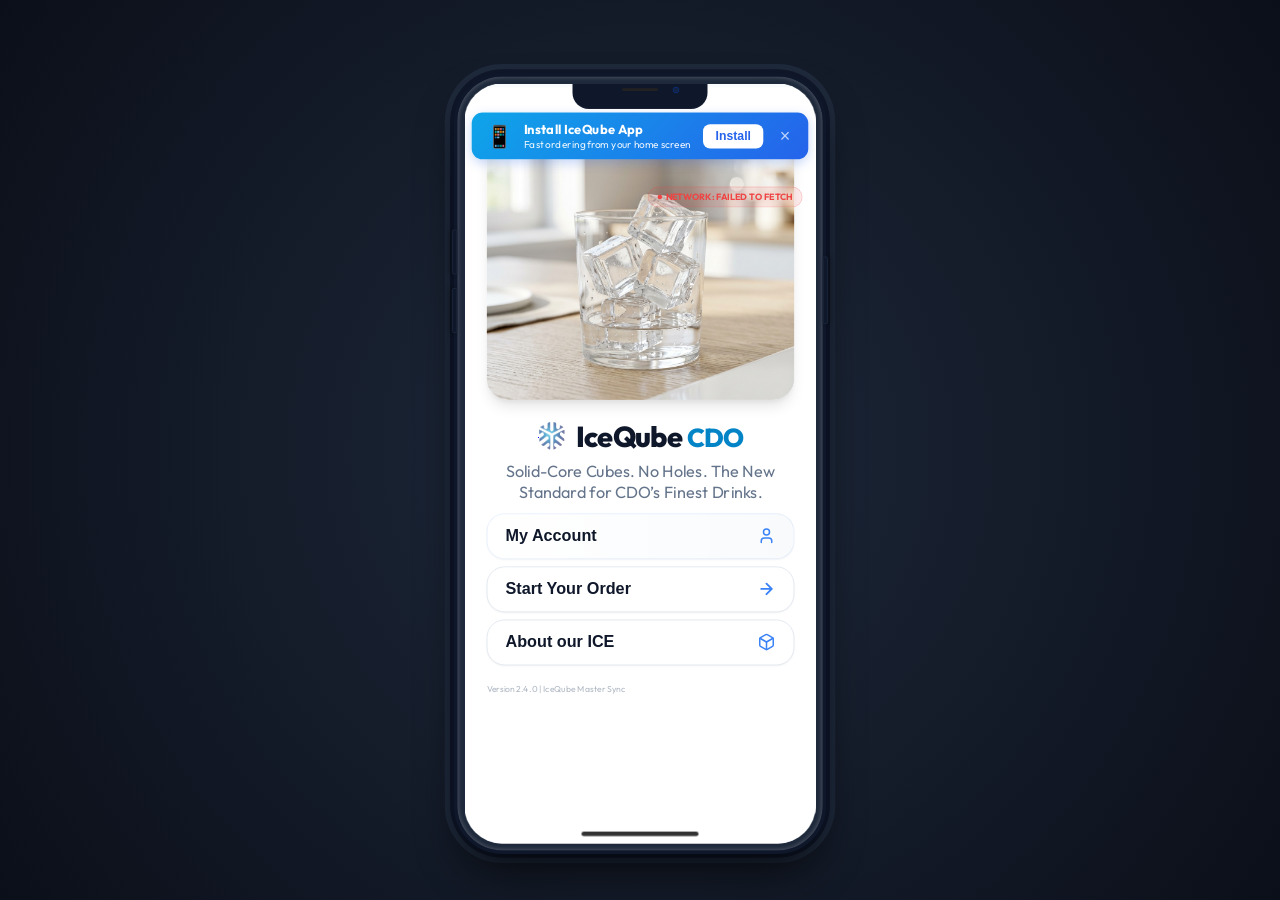
==== index.html @ 82dfe5be "Optimize DB queries, prevent config bloat, and resolve Cloud Offline status - Modified js/sync.js to" ====
<!DOCTYPE html>
<html lang="en">
<head>
    <meta charset="UTF-8">
    <meta name="viewport" content="width=device-width, initial-scale=1.0, maximum-scale=5.0, minimum-scale=1.0, user-scalable=yes, viewport-fit=cover, interactive-widget=resizes-content">
    <title>IceQube CDO | Ice Delivery v2.4.0</title>
    <meta name="description" content="Order premium ice cubes in Cagayan de Oro. Fast delivery and high-quality ice products.">
    <meta property="og:title" content="IceQube CDO | Start Your Order" />
    <meta property="og:description" content="Solid-core crystal ice. Priority dispatch and live tracking." />
    <meta property="og:image" content="https://iceqube-cdo.github.io/iceqube-order/assets/hero.jpeg" />
    <meta property="og:url" content="https://iceqube-cdo.github.io/iceqube-order/" />
    <link rel="stylesheet" href="css/style_v10.css?v=10.5.6">
    <link rel="stylesheet" href="https://unpkg.com/leaflet@1.9.4/dist/leaflet.css" integrity="sha256-p4NxAoJBhIIN+hmNHrzRCf9tD/miZyoHS5obTRR9BMY=" crossorigin=""/>
    <script src="https://unpkg.com/leaflet@1.9.4/dist/leaflet.js" integrity="sha256-20nQCchB9co0qIjJZRGuk2/Z9VM+kNiyxNV1lvTlZBo=" crossorigin=""></script>
    
    <link rel="manifest" href="manifest.json">
    <meta name="mobile-web-app-capable" content="yes">
    <meta name="apple-mobile-web-app-capable" content="yes">
    <meta name="apple-mobile-web-app-status-bar-style" content="black-translucent">
    <meta name="apple-mobile-web-app-title" content="IceQube CDO">
    <link rel="apple-touch-icon" href="assets/logo-192.png">
    <meta name="theme-color" content="#007DFE">
    
    <script src="https://unpkg.com/tesseract.js@5.0.3/dist/tesseract.min.js"></script>
    <script src="https://cdnjs.cloudflare.com/ajax/libs/qrcodejs/1.0.0/qrcode.min.js"></script>
    <style>
        /* ── Print Fixes ── */
        @media print {
            * { background: transparent !important; color: black !important; box-shadow: none !important; filter: none !important; -webkit-print-color-adjust: exact !important; print-color-adjust: exact !important; }
            html, body { background: white !important; background-color: white !important; width: 100% !important; height: auto !important; margin: 0 !important; padding: 0 !important; overflow: visible !important; }
            .iphone-13-device { display: block !important; border: none !important; box-shadow: none !important; background: transparent !important; width: 100% !important; height: auto !important; transform: none !important; }
            .iphone-13-screen { display: block !important; border-radius: 0 !important; overflow: visible !important; transform: none !important; width: 100% !important; height: auto !important; }
            .iphone-13-screen > *:not(#receipt-panel):not(.receipt-panel):not(#soa-overlay):not(.soa-overlay) { display: none !important; }
            .iphone-13-notch, .iphone-13-home-indicator, .iphone-13-volume-up, .iphone-13-volume-down, .iphone-13-power { display: none !important; }
            
            /* Print only the active view: receipt or soa */
            body:not(.soa-active) #receipt-panel, body:not(.soa-active) .receipt-panel { display: block !important; position: absolute !important; top: 0 !important; left: 0 !important; width: 100% !important; background: white !important; background-color: white !important; z-index: 99999 !important; }
            body:not(.soa-active) .receipt-paper { background: white !important; background-color: white !important; padding: 0 !important; margin: 0 !important; width: 100% !important; box-shadow: none !important; }
            
            body.soa-active #soa-overlay, body.soa-active .soa-overlay { display: flex !important; position: absolute !important; top: 0 !important; left: 0 !important; width: 100% !important; height: auto !important; background: white !important; background-color: white !important; z-index: 99999 !important; padding-top: 0 !important; }
            body.soa-active .soa-viewport { overflow: visible !important; max-width: 100% !important; height: auto !important; background: white !important; background-color: white !important; }
            body.soa-active .soa-paper { position: absolute !important; top: 0 !important; left: 0 !important; width: 100% !important; box-shadow: none !important; padding: 0 !important; margin: 0 !important; transform: none !important; background: white !important; background-color: white !important; }
            body.soa-active .soa-controls, body.soa-active .hide-on-print { display: none !important; visibility: hidden !important; }
            body.soa-active #receipt-panel, body.soa-active .receipt-panel { display: none !important; }
            
            .bottom-panel-handle, .receipt-actions, .hide-on-print, .panel-header, .app-header { display: none !important; }
        }

        /* ── Viewport Containment Lock ── */
        *, *::before, *::after {
            box-sizing: border-box;
        }
        html {
            height: 100%;
            overflow: auto;
            overflow-x: hidden;
            overscroll-behavior-x: none;
        }
        body {
            margin: 0 !important;
            padding: 0 !important;
            width: 100% !important;
            height: 100vh !important;
            height: 100dvh !important;
            overflow: auto !important;
            overflow-x: hidden !important;
            overscroll-behavior-x: none !important;
            display: flex !important;
            justify-content: center !important;
            align-items: center !important;
            background-color: #010409 !important; /* Extremely Dark Slate */
            touch-action: manipulation;
            -webkit-text-size-adjust: 100%;
        }
        /* Force 16px on ALL inputs to prevent iOS auto-zoom */
        input, select, textarea, .counter-input-small {
            font-size: 16px !important;
            touch-action: manipulation;
        }
        input:focus, select:focus, textarea:focus {
            font-size: 16px !important;
        }
        .app-shell {
            width: 100% !important;
            max-width: var(--app-max-width) !important;
            height: 100vh !important;
            height: 100dvh !important;
            position: relative !important;
            overflow: hidden !important;
            background: white !important;
            box-shadow: 0 0 150px rgba(0,0,0,0.8) !important;
            margin: 0 auto !important;
        }
        .soa-zoom-controls {
            position: absolute;
            bottom: 30px;
            right: 30px;
            display: flex;
            flex-direction: column;
            background: rgba(15, 23, 42, 0.8);
            backdrop-filter: blur(10px);
            border: 1px solid rgba(255, 255, 255, 0.1);
            border-radius: 12px;
            padding: 8px;
            gap: 4px;
            z-index: 1000;
            box-shadow: 0 10px 25px -5px rgba(0, 0, 0, 0.3);
        }
        #app {
            width: 100%;
            max-width: 100%;
            height: 100%;
            position: absolute;
            top: 0;
            left: 0;
            overflow-y: auto;
            overflow-x: hidden;
            -webkit-overflow-scrolling: touch;
            transition: opacity 0.4s ease;
            background: white;
        }
        #app.panel-push {
            opacity: 0;
            pointer-events: none;
        }
        .app-container {
            width: 100%;
            max-width: 100%;
            overflow-x: hidden;
        }
        .step-content {
            display: none;
            position: relative;
            width: 100%;
            max-width: 100%;
            height: 100%;
            overflow-y: auto;
            overflow-x: hidden;
            -webkit-overflow-scrolling: touch;
        }
        .step-header {
            position: sticky;
            top: 0;
            left: 0;
            width: 100%;
            max-width: 100%;
            background: white;
            z-index: 500;
            padding: calc(1.5rem + env(safe-area-inset-top, 0px)) 1rem 1rem;
            display: flex;
            align-items: center;
            justify-content: center;
            position: relative;
            border-bottom: 1px solid rgba(0,0,0,0.05);
            box-shadow: 0 2px 10px rgba(0,0,0,0.02);
        }
        .step-header h1 {
            margin: 0 !important;
            font-size: 1.4rem !important;
            color: var(--text-primary);
            font-weight: 700;
            text-align: center;
            flex: 1;
        }
        .step-header .back-nav-btn, .sheet-header .back-nav-btn {
            position: absolute;
            left: 1rem;
            top: 50%;
            transform: translateY(-50%);
            background: transparent;
            border: none;
            cursor: pointer;
            padding: 8px;
            display: flex;
            align-items: center;
            justify-content: center;
            color: var(--text-primary);
            border-radius: 50%;
            transition: background 0.2s ease;
            z-index: 1;
        }
        .step-header .back-nav-btn:hover, .sheet-header .back-nav-btn:hover {
            background: #f1f5f9;
        }
        .qty-sticky-header-group {
            position: sticky;
            top: 0;
            z-index: 500;
            background: white;
            box-shadow: 0 2px 10px rgba(0,0,0,0.04);
            padding-bottom: 0.25rem;
        }
        .qty-sticky-header-group .step-header {
            box-shadow: none;
            border-bottom: none;
        }
        .qty-sticky-header-group .subtitle {
            margin-bottom: 0.5rem;
        }
        .step-body {
            padding: 1rem;
            padding-bottom: 3rem; /* Room for confirm button */
            max-width: 100%;
            overflow-x: hidden;
        }
        /* Consolidated Design System - v10.5.6 */
        .bottom-panel, .side-panel, .bottom-sheet, .sheet-overlay {
            visibility: hidden;
            opacity: 0;
            pointer-events: none;
            transition: transform 0.45s cubic-bezier(0.16, 1, 0.3, 1), opacity 0.3s ease;
            position: fixed;
            top: 0;
            left: 0;
            width: 100%;
            height: 100%;
            z-index: 10000;
            background: #ffffff;
            transform: translateX(100%);
            display: flex;
            flex-direction: column;
            overflow: hidden;
        }
        .bottom-panel.active, .side-panel.active, .bottom-sheet.active, .sheet-overlay.active {
            visibility: visible;
            opacity: 1;
            pointer-events: auto;
            transform: translateX(0);
        }

        /* Horizontal Step Transitions - Fluid v10.5.6 */
        .step-content {
            opacity: 0;
            display: none;
            width: 100%;
            height: 100%;
            background: #ffffff;
            overflow: hidden;
            transform: translateX(100%); /* Default: Ready to slide in from right */
            transition: none;
        }
        .step-content.active {
            display: block !important;
            opacity: 1 !important;
            transform: translateX(0);
            position: relative;
        }

        /* Transition Classes */
        .step-slide-in-right { animation: slideInRight 0.4s cubic-bezier(0.16, 1, 0.3, 1) forwards; display: block !important; z-index: 2; }
        .step-slide-out-left { animation: slideOutLeft 0.4s cubic-bezier(0.16, 1, 0.3, 1) forwards; display: block !important; position: absolute !important; top: 0; left: 0; z-index: 1; }
        .step-slide-in-left { animation: slideInLeft 0.4s cubic-bezier(0.16, 1, 0.3, 1) forwards; display: block !important; z-index: 2; }
        .step-slide-out-right { animation: slideOutRight 0.4s cubic-bezier(0.16, 1, 0.3, 1) forwards; display: block !important; position: absolute !important; top: 0; left: 0; z-index: 1; }

        @keyframes slideInRight { from { transform: translateX(100%); opacity: 0; } to { transform: translateX(0); opacity: 1; } }
        @keyframes slideOutLeft { from { transform: translateX(0); opacity: 1; } to { transform: translateX(-100%); opacity: 0; } }
        @keyframes slideInLeft { from { transform: translateX(-100%); opacity: 0; } to { transform: translateX(0); opacity: 1; } }
        @keyframes slideOutRight { from { transform: translateX(0); opacity: 1; } to { transform: translateX(100%); opacity: 0; } }

        .global-dimmer {
            position: fixed !important;
            top: 0 !important;
            left: 0 !important;
            right: 0 !important;
            bottom: 0 !important;
            width: 100vw !important;
            height: 100vh !important;
            background: transparent !important;
            z-index: 9999 !important;
            visibility: hidden;
            opacity: 0;
            transition: opacity 0.3s ease;
            pointer-events: none;
        }
        .global-dimmer.active {
            visibility: visible;
            opacity: 1;
            pointer-events: auto;
        }

        /* Desktop Constraint */
        @media (min-width: 480px) {
            .bottom-panel, .side-panel, .bottom-sheet {
                left: 50%;
                width: 480px;
                transform: translate(calc(-50% + 480px), 0);
            }
            .bottom-panel.active, .side-panel.active, .bottom-sheet.active {
                transform: translate(-50%, 0);
            }
        }
        /* GCash Optimization Styles */
        .btn-copy-small {
            background: rgba(0, 125, 254, 0.1);
            color: var(--primary-color);
            border: 1px solid rgba(0, 125, 254, 0.2);
            padding: 6px 12px;
            border-radius: 8px;
            font-size: 0.75rem;
            font-weight: 600;
            cursor: pointer;
            transition: all 0.2s ease;
        }
        .btn-copy-small:active {
            background: var(--primary-color);
            color: white;
            transform: scale(0.95);
        }
        .soa-header { 
            display: flex; 
            justify-content: space-between; 
            align-items: flex-start;
            border-bottom: 3px solid #f1f5f9; 
            padding-bottom: 30px; 
            margin-bottom: 50px; 
            width: 100%;
        }
        .payment-steps-guide {
            display: flex;
            justify-content: space-around;
            align-items: center;
            padding: 8px 0;
            background: var(--surface-tertiary);
            border-radius: 10px;
            position: relative;
        }
        .payment-steps-guide::after {
            content: '';
            position: absolute;
            top: 50%;
            left: 15%;
            right: 15%;
            height: 1px;
            background: var(--border-color);
            z-index: 1;
            transform: translateY(-50%);
        }
        .guide-step {
            display: flex;
            flex-direction: column;
            align-items: center;
            gap: 4px;
            position: relative;
            z-index: 2;
            flex: 1;
        }
        .step-number {
            width: 22px;
            height: 22px;
            background: var(--surface-primary);
            border: 1.5px solid var(--border-color);
            border-radius: 50%;
            display: flex;
            align-items: center;
            justify-content: center;
            font-weight: 800;
            font-size: 0.7rem;
            color: var(--text-secondary);
        }
        .guide-step.active .step-number {
            background: var(--primary-color);
            border-color: var(--primary-color);
            color: white;
            box-shadow: 0 0 8px rgba(0, 125, 254, 0.4);
        }
        .step-label {
            font-size: 0.55rem;
            font-weight: 700;
            color: var(--text-secondary);
            text-align: center;
            text-transform: uppercase;
            letter-spacing: 0.02em;
        }
        .guide-step.active .step-label {
            color: var(--primary-color);
        }
        .modal-back-btn {
            position: absolute;
            top: 1.25rem;
            left: 1.25rem;
            background: #f1f5f9;
            border: none;
            border-radius: 50%;
            width: 36px;
            height: 36px;
            display: flex;
            align-items: center;
            justify-content: center;
            color: var(--text-primary);
            cursor: pointer;
            transition: all 0.2s ease;
            z-index: 100;
        }
        .modal-back-btn:active {
            transform: scale(0.9);
            background: #e2e8f0;
        }
        .soa-paper { padding-top: 60px; margin: 0; }
    </style>
    <style>
        .btn-choice {
            background: rgba(255,255,255,0.05);
            border: 1px solid rgba(255,255,255,0.1);
            color: #94a3b8;
            transition: all 0.2s ease;
            cursor: pointer;
        }
        .btn-choice:hover {
            background: rgba(255,255,255,0.1);
            color: white;
            transform: translateY(-1px);
        }
        .btn-choice.active {
            background: linear-gradient(135deg, #3b82f6, #2563eb) !important;
            color: white !important;
            border: none !important;
            box-shadow: 0 4px 12px rgba(37, 99, 235, 0.3);
        }
        
        /* iPhone 13 Mockup Styles - Active only on screens wider than mobile */
        @media (min-width: 480px) {
            body {
                background-color: #0b0f19 !important; /* Premium dark background */
                background-image: radial-gradient(circle at center, #1e293b 0%, #0b0f19 100%) !important;
                display: flex !important;
                justify-content: center !important;
                align-items: center !important;
                height: 100vh !important;
                height: 100dvh !important;
                overflow: hidden !important;
            }
            
            .iphone-13-device {
                position: relative;
                width: 414px; /* screen width 390 + 12px bezel * 2 */
                height: 868px; /* screen height 844 + 12px bezel * 2 */
                background: #1e293b;
                border-radius: 54px;
                box-shadow: 
                    0px 25px 50px -12px rgba(0, 0, 0, 0.8),
                    0px 0px 0px 4px #0f172a,
                    0px 0px 0px 10px #1e293b,
                    inset 0 0 4px 2px rgba(255,255,255,0.15);
                display: flex;
                justify-content: center;
                align-items: center;
                box-sizing: border-box;
                border: 4px solid #0f172a;
                transform: translateY(15px); /* Slight offset for comfortable view */
                transform-origin: center center;
                transition: transform 0.3s ease;
            }

            /* Auto-scale mockup on smaller screen heights to prevent vertical cutoff */
            @media (max-height: 960px) {
                .iphone-13-device {
                    transform: scale(0.9) translateY(15px);
                }
            }
            @media (max-height: 860px) {
                .iphone-13-device {
                    transform: scale(0.8) translateY(20px);
                }
            }
            @media (max-height: 760px) {
                .iphone-13-device {
                    transform: scale(0.7) translateY(25px);
                }
            }
            
            .iphone-13-screen {
                position: relative;
                width: 390px;
                height: 844px;
                background: #ffffff;
                border-radius: 42px;
                overflow: hidden;
                /* Essential containing block lock for position: fixed */
                transform: translate3d(0, 0, 0); 
                -webkit-transform: translate3d(0, 0, 0);
                backface-visibility: hidden;
                box-shadow: inset 0 0 10px rgba(0,0,0,0.1);
            }
            
            /* The Notch */
            .iphone-13-notch {
                position: absolute;
                top: 0;
                left: 50%;
                transform: translateX(-50%);
                width: 150px;
                height: 28px;
                background: #0f172a;
                border-bottom-left-radius: 18px;
                border-bottom-right-radius: 18px;
                z-index: 999999;
                pointer-events: none;
                box-shadow: inset 0 -1px 1px rgba(255,255,255,0.05);
            }
            
            /* Speaker mesh & Camera lenses inside notch */
            .iphone-13-notch::before {
                content: '';
                position: absolute;
                top: 5px;
                left: 50%;
                transform: translateX(-50%);
                width: 40px;
                height: 3px;
                background: #222;
                border-radius: 2px;
            }
            
            .iphone-13-notch::after {
                content: '';
                position: absolute;
                top: 4px;
                right: 32px;
                width: 6px;
                height: 6px;
                background: #112244;
                border-radius: 50%;
                box-shadow: 0 0 1px #05f;
            }

            /* Home Indicator Bar */
            .iphone-13-home-indicator {
                position: absolute;
                bottom: 8px;
                left: 50%;
                transform: translateX(-50%);
                width: 130px;
                height: 5px;
                background: #000000;
                border-radius: 10px;
                z-index: 999999;
                pointer-events: none;
                opacity: 0.8;
            }
            
            /* Side Buttons */
            .iphone-13-volume-up, .iphone-13-volume-down, .iphone-13-power {
                position: absolute;
                background: #0f172a;
                border-radius: 2px;
                z-index: -1;
                border: 1px solid #1e293b;
            }
            
            .iphone-13-volume-up {
                left: -6px;
                top: 170px;
                width: 6px;
                height: 50px;
                box-shadow: -2px 0 5px rgba(0,0,0,0.3);
            }
            
            .iphone-13-volume-down {
                left: -6px;
                top: 235px;
                width: 6px;
                height: 50px;
                box-shadow: -2px 0 5px rgba(0,0,0,0.3);
            }
            
            .iphone-13-power {
                right: -6px;
                top: 200px;
                width: 6px;
                height: 75px;
                box-shadow: 2px 0 5px rgba(0,0,0,0.3);
            }
            
            /* Constraint overrides inside the screen container */
            .app-shell {
                width: 100% !important;
                max-width: 100% !important;
                height: 100% !important;
                margin: 0 !important;
                box-shadow: none !important;
                border-radius: 0 !important;
            }
            
            /* Overlays override to stay inside screen container */
            .bottom-panel, .side-panel, .bottom-sheet {
                position: absolute !important;
                left: 0 !important;
                width: 100% !important;
                height: 100% !important;
                transform: translateX(100%) !important;
            }
            .bottom-panel.active, .side-panel.active, .bottom-sheet.active {
                transform: translateX(0) !important;
            }
            
            .global-dimmer {
                position: absolute !important;
                width: 100% !important;
                height: 100% !important;
            }

            .map-overlay-fullscreen {
                position: absolute !important;
                left: 0 !important;
                top: 0 !important;
                width: 100% !important;
                height: 100% !important;
                transform: none !important;
                max-width: 100% !important;
            }
            
            /* Set the custom CSS variables to match iPhone width */
            :root {
                --app-max-width: 390px !important;
            }

            /* Push elements down to clear the simulated iPhone 13 notch on desktop mockup */
            .bottom-panel .panel-header {
                padding-top: 35px !important;
                min-height: 80px !important;
            }
            .step-header {
                padding-top: 35px !important;
            }
            .map-header-minimal {
                padding-top: 35px !important;
            }
            .checkout-header {
                padding-top: 35px !important;
            }
            .pwa-banner {
                top: 32px !important; /* Push PWA banner below the simulated notch */
            }
            #step-start {
                padding-top: 45px !important;
            }
            .sheet-header {
                padding-top: 35px !important;
            }
            .sheet-header button {
                top: 35px !important;
            }
            .tiny-logo {
                top: 25px !important;
            }
            .soa-overlay {
                position: absolute !important;
                top: 0 !important;
                left: 0 !important;
                width: 100% !important;
                height: 100% !important;
                padding-top: 0 !important;
            }
            .soa-controls {
                padding-top: 35px !important;
            }
        }
        
        /* Mobile defaults: make sure mockup containers do not affect layout */
        @media (max-width: 479px) {
            .iphone-13-device {
                display: contents;
            }
            .iphone-13-screen {
                display: contents;
            }
            .iphone-13-notch, .iphone-13-home-indicator, .iphone-13-volume-up, .iphone-13-volume-down, .iphone-13-power {
                display: none !important;
            }
        }
    </style>
</head>
<body>
    <div class="iphone-13-device">
        <div class="iphone-13-volume-up"></div>
        <div class="iphone-13-volume-down"></div>
        <div class="iphone-13-power"></div>
        <div class="iphone-13-screen">
            <div class="iphone-13-notch"></div>
            <div class="iphone-13-home-indicator"></div>
            <div id="map-overlay" class="modal-overlay map-overlay-fullscreen" style="z-index: 99999 !important;">
        <div class="map-overlay-content premium-hub-layout">
            <div class="map-header-minimal">
                <button class="btn-back-icon" onclick="app.closeMapOverlay()">
                    <svg width="24" height="24" viewBox="0 0 24 24" fill="none" stroke="currentColor" stroke-width="2.5" stroke-linecap="round" stroke-linejoin="round"><path d="M19 12H5M12 19l-7-7 7-7"/></svg>
                </button>
                <div class="header-title-stack" style="flex: 1; text-align: center;">
                    <h2 style="font-size: 1.1rem; margin-bottom: 0; font-weight: 800; letter-spacing: -0.01em;">Select Location</h2>
                </div>
            </div>

            <div class="map-card-container" style="flex: 1; position: relative;">
                <div id="map-container" class="hub-style-map"></div>
                <div class="center-pin-overlay">
                    <div class="pin-wrap">
                        <div class="pin-head"></div>
                        <div class="pin-point"></div>
                    </div>
                    <div class="pin-shadow"></div>
                </div>
            </div>

            <div class="map-footer-minimal">
                <div class="address-display-hub unified-search" style="position: relative; margin-bottom: 12px;">
                    <div id="map-badge-container" class="badge-container-minimal"></div>
                    <input type="text" id="map-search-input" placeholder="Search establishment or address..." oninput="app.onMapSearchInput(this.value)" onkeyup="if(event.key === 'Enter') { app.searchLocation(this.value); app.hideSearchSuggestions(); }" autocomplete="off">
                    <button id="map-search-clear" class="search-clear-btn" onclick="app.clearMapSearch()" style="display: none;">
                        <svg width="14" height="14" viewBox="0 0 24 24" fill="none" stroke="currentColor" stroke-width="3" stroke-linecap="round" stroke-linejoin="round"><line x1="18" y1="6" x2="6" y2="18"/><line x1="6" y1="6" x2="18" y2="18"/></svg>
                    </button>
                    <div class="search-indicator-minimal">
                        <svg width="16" height="16" viewBox="0 0 24 24" fill="none" stroke="currentColor" stroke-width="2.5" stroke-linecap="round" stroke-linejoin="round"><circle cx="11" cy="11" r="8"/><line x1="21" y1="21" x2="16.65" y2="16.65"/></svg>
                    </div>
                    <!-- Live Search Suggestions Dropdown -->
                    <div id="map-search-suggestions" class="map-search-suggestions" style="display: none;"></div>
                </div>

                <div class="map-sub-controls" style="display: flex; gap: 8px; justify-content: center;">
                    <button id="btn-locate-me-text" class="btn-text-minimal" onclick="app.geolocateUser()" title="Use My Location" style="flex: 1; margin: 0;">
                        <svg width="14" height="14" viewBox="0 0 24 24" fill="none" stroke="currentColor" stroke-width="2.5" stroke-linecap="round" stroke-linejoin="round" style="margin-right: 6px;"><circle cx="12" cy="12" r="10"/><circle cx="12" cy="12" r="3"/><line x1="12" y1="2" x2="12" y2="5"/><line x1="12" y1="19" x2="12" y2="22"/><line x1="2" y1="12" x2="5" y2="12"/><line x1="19" y1="12" x2="22" y2="12"/></svg>
                        Locate Me
                    </button>
                    <button id="map-type-toggle" class="btn-text-minimal" onclick="app.toggleMapType()" title="Satellite View" style="flex: 1; margin: 0; min-width: 90px;">
                        <svg width="14" height="14" viewBox="0 0 24 24" fill="none" stroke="currentColor" stroke-width="2.5" stroke-linecap="round" stroke-linejoin="round" style="margin-right: 6px;"><path d="M21 16V8a2 2 0 0 0-1-1.73l-7-4a2 2 0 0 0-2 0l-7 4A2 2 0 0 0 3 8v8a2 2 0 0 0 1 1.73l7 4a2 2 0 0 0 2 0l7-4A2 2 0 0 0 21 16z"></path><polyline points="3.27 6.96 12 12.01 20.73 6.96"></polyline><line x1="12" y1="22.08" x2="12" y2="12"></line></svg>
                        Satellite
                    </button>
                </div>
                


                <div class="map-actions-grid">
                    <button id="btn-confirm-map" class="btn-primary hub-btn" onclick="app.confirmMapLocation()" style="width: 100%;">Confirm This Location</button>
                </div>
            </div>
        </div>
    </div>
    <div class="app-shell">
        <div class="progress-container">
            <div id="progress-bar" class="progress-bar"></div>
        </div>
        <!-- PWA Install Banner -->
        <div id="pwa-install-banner" class="pwa-banner" style="display: none;">
            <div class="pwa-banner-content">
                <span class="pwa-icon">📱</span>
                <div class="pwa-text">
                    <strong>Install IceQube App</strong>
                    <small>Fast ordering from your home screen</small>
                </div>
            </div>
            <button class="pwa-install-btn" onclick="app.installPWA()">Install</button>
            <button class="pwa-close-btn" onclick="app.closeInstallBanner()">×</button>
        </div>
        <main id="app">
    <div class="app-container" style="padding-top: 4px; min-height: 100vh; position: relative; z-index: 1;">
            <!-- Step 1: START (Hero) -->
            <section id="step-start" class="step-content active" style="padding: 1.5rem; padding-top: calc(1.5rem + env(safe-area-inset-top));">

                <div id="cloud-sync-badge" style="position: absolute; top: 110px; right: 15px; background: rgba(239, 68, 68, 0.1); color: #ef4444; padding: 4px 10px; border-radius: 20px; font-size: 10px; font-weight: 700; display: flex; align-items: center; gap: 4px; border: 1px solid rgba(239, 68, 68, 0.2); z-index: 100;">
                    <span id="cloud-dot" style="width: 5px; height: 5px; background: #ef4444; border-radius: 50%;"></span>
                    CLOUD (OFF)
                </div>
                <img src="./assets/hero.jpeg" alt="Crystal Ice Cubes" class="hero-image">
                
                <div class="brand-header">
                    <svg width="0" height="0" style="position: absolute;">
                        <defs>
                            <filter id="remove-white" color-interpolation-filters="sRGB">
                                <feColorMatrix type="matrix" values="1 0 0 0 0
                                                                     0 1 0 0 0
                                                                     0 0 1 0 0
                                                                     -1 -1 2 1 -1" />
                            </filter>
                        </defs>
                    </svg>
                    <img src="./assets/logo.png" alt="IceQube Logo" class="brand-logo logo-cutout">
                    <h1 class="landing-title">IceQube <span style="color: #0284c7; font-size: 0.9em;">CDO</span></h1>
                </div>
                <p class="subtitle">Solid-Core Cubes. No Holes. The New Standard for CDO’s Finest Drinks.</p>
                <div class="hero-actions">
                    <button class="hero-btn primary-highlight" id="btn-my-account" onclick="app.togglePanel('account', true)">
                        <span>My Account</span>
                        <svg width="20" height="20" viewBox="0 0 24 24" fill="none" stroke="currentColor" stroke-width="2" stroke-linecap="round" stroke-linejoin="round"><path d="M19 21v-2a4 4 0 0 0-4-4H9a4 4 0 0 0-4 4v2"/><circle cx="12" cy="7" r="4"/></svg>
                    </button>
                    <button class="hero-btn" onclick="app.nextStep()">
                        <span>Start Your Order</span>
                        <svg width="20" height="20" viewBox="0 0 24 24" fill="none" stroke="currentColor" stroke-width="2.5" stroke-linecap="round" stroke-linejoin="round"><path d="M5 12h14M12 5l7 7-7 7"/></svg>
                    </button>
                    <button class="hero-btn" onclick="app.goToAbout()">
                        <span>About our ICE</span>
                        <svg width="20" height="20" viewBox="0 0 24 24" fill="none" stroke="currentColor" stroke-width="2" stroke-linecap="round" stroke-linejoin="round"><path d="M21 16V8a2 2 0 0 0-1-1.73l-7-4a2 2 0 0 0-2 0l-7 4A2 2 0 0 0 3 8v8a2 2 0 0 0 1 1.73l7 4a2 2 0 0 0 2 0l7-4A2 2 0 0 0 21 16z"/><polyline points="3.29 7 12 12 20.71 7"/><line x1="12" y1="22" x2="12" y2="12"/></svg>
                    </button>
                </div>
                <p style="font-size: 0.6rem; color: #64748b; margin-top: 20px; opacity: 0.5;">Version 2.4.0 | IceQube Master Sync</p>
            </section>

            <!-- Step 2: QTY (Mixed Orders) -->
            <section id="step-qty" class="step-content">
                <div class="qty-sticky-header-group">
                    <div class="step-header">
                        <button class="back-nav-btn" onclick="app.prevStep()">
                            <svg width="24" height="24" viewBox="0 0 24 24" fill="none" stroke="currentColor" stroke-width="2.5" stroke-linecap="round" stroke-linejoin="round"><path d="M19 12H5M12 19l-7-7 7-7"/></svg>
                        </button>
                        <h1>Choose your Ice</h1>
                    </div>
                    <div style="padding: 0 1rem;">
                        <div class="tab-switcher">
                            <button class="tab-item active" id="tab-full-dice" onclick="app.slideQty('full-dice')">Full Dice 🧊</button>
                            <button class="tab-item" id="tab-half-dice" onclick="app.slideQty('half-dice')">Half-Dice ❄️</button>
                        </div>
                        <p class="subtitle">Select the number of bags for your order.</p>
                    </div>
                </div>

                <div class="step-body">
                    <div class="qty-carousel-container">
                        <div id="qty-carousel-track" class="qty-carousel-track">
                            <!-- Slide: Full Dice -->
                            <div class="qty-slide" id="slide-full-dice">
                                <div class="ice-product-card">
                                    <div class="ice-product-layout">
                                        <div class="ice-product-content">
                                            <div class="ice-product-subtitle">The Artisan’s Choice (23x23x23mm)</div>
                                            <p>Slow-melting, high-density cubes. Best for premium coffee and cocktails to prevent dilution.</p>
                                        </div>
                                        <div class="ice-product-image-container">
                                            <img src="./assets/full_dice.png" alt="Full Dice Ice Cube" class="ice-product-image">
                                            <div class="ice-dimension">23x23x23mm</div>
                                        </div>
                                    </div>
                                
                                    <div id="fullDice-products-container">
                                        <!-- Dynamic Products Generated Here -->
                                    </div>

                                    <div class="bulk-promo-box promo-info" id="fullDice-promo-box">
                                        <svg width="16" height="16" viewBox="0 0 24 24" fill="none" stroke="currentColor" stroke-width="2" stroke-linecap="round" stroke-linejoin="round"><path d="m12 3-1.912 5.813a2 2 0 0 1-1.275 1.275L3 12l5.813 1.912a2 2 0 0 1 1.275 1.275L12 21l1.912-5.813a2 2 0 0 1 1.275-1.275L21 12l-5.813-1.912a2 2 0 0 1-1.275-1.275L12 3Z"/></svg>
                                        <span class="bulk-promo-text" id="fullDice-promo-text">Wholesale rates apply for bulk orders</span>
                                    </div>
                                </div>
                            </div>

                            <!-- Slide: Half-Dice -->
                            <div class="qty-slide" id="slide-half-dice">
                                 <div class="ice-product-card">
                                    <div class="ice-product-layout">
                                        <div class="ice-product-content">
                                            <div class="ice-product-title-row">
                                                <div style="text-align: left;">
                                            <div class="ice-product-subtitle" style="margin-bottom: 0;">The Premium Rectangular (10x29x22mm)</div>
                                                </div>
                                            </div>
                                            <p>Rapid-cooling slender cubes. Perfect for frappes, smoothies, and carbonated drinks.</p>
                                        </div>
                                        <div class="ice-product-image-container">
                                            <img src="./assets/half_dice.png" alt="Half-Dice Ice Cube" class="ice-product-image">
                                            <div class="ice-dimension">10x29x22mm</div>
                                        </div>
                                    </div>
                                
                                    <div id="halfDice-products-container">
                                        <!-- Dynamic Products Generated Here -->
                                    </div>

                                    <div class="bulk-promo-box promo-info" id="halfDice-promo-box">
                                        <svg width="16" height="16" viewBox="0 0 24 24" fill="none" stroke="currentColor" stroke-width="2" stroke-linecap="round" stroke-linejoin="round"><path d="m12 3-1.912 5.813a2 2 0 0 1-1.275 1.275L3 12l5.813 1.912a2 2 0 0 1 1.275 1.275L12 21l1.912-5.813a2 2 0 0 1 1.275-1.275L21 12l-5.813-1.912a2 2 0 0 1-1.275-1.275L12 3Z"/></svg>
                                        <span class="bulk-promo-text" id="halfDice-promo-text">Wholesale rates apply for bulk orders</span>
                                    </div>
                                </div>
                            </div>
                        </div>
                    </div>
                </div>

                <div class="qty-sticky-footer">
                    <button id="qty-next" class="btn-primary" onclick="app.confirmQuantity()" disabled>Confirm Order (₱0)</button>
                </div>
            </section>

            <!-- Step 3: LOGISTICS (Nested Flow) -->
            <section id="step-logistics" class="step-content">
                <div class="step-header">
                    <button class="back-nav-btn" onclick="app.prevStep()">
                        <svg width="24" height="24" viewBox="0 0 24 24" fill="none" stroke="currentColor" stroke-width="2.5" stroke-linecap="round" stroke-linejoin="round"><path d="M19 12H5M12 19l-7-7 7-7"/></svg>
                    </button>
                    <h1>Logistics</h1>
                </div>
                
                <div class="step-body">
                    <div id="logistics-selection" class="logistics-subview active">
                        <p class="subtitle">How would you like to receive your order?</p>
                        <div class="selection-grid">
                            <div class="card" onclick="app.selectLogistics('Doorstep Delivery', this)">
                                <div>
                                    <h3>Doorstep Delivery</h3>
                                    <p>Direct to your home or business in CDO.</p>
                                </div>
                                <div class="check-icon">✓</div>
                            </div>
                            <div class="card" onclick="app.selectLogistics('Self-Pickup in Macabalan', this)">
                                <div>
                                    <h3>Self-Pickup in Macabalan</h3>
                                    <p>From our facility in Piaping Itum.</p>
                                </div>
                                <div class="check-icon">✓</div>
                            </div>
                        </div>
                    </div>

                    <div id="logistics-delivery" class="logistics-subview">
                        <h2 style="font-size: 1.2rem; color: var(--text-primary); font-weight: 700; margin-bottom: 0.25rem;">Delivery Details</h2>
                        <p class="subtitle" style="margin-bottom: 0.25rem;">Enter your details for doorstep delivery.</p>
                    <div class="input-stack" style="margin-top: 0.75rem;">
                        <!-- Location Input -->
                        <div class="premium-input-group">
                            <div class="input-icon-left">
                                <svg width="20" height="20" viewBox="0 0 24 24" fill="none" stroke="currentColor" stroke-width="2" stroke-linecap="round" stroke-linejoin="round"><path d="M21 10c0 7-9 13-9 13s-9-6-9-13a9 9 0 0 1 18 0z"/><circle cx="12" cy="10" r="3"/></svg>
                            </div>
                            <input type="text" id="delivery-location" class="input-high-contrast" placeholder="Client Name or Establishment" required oninput="app.handleLocationInput(this.value); app.validateLogisticsForm();">
                        </div>

                        <!-- Person Receiving -->
                        <div class="premium-input-group">
                            <div class="input-icon-left">
                                <svg width="20" height="20" viewBox="0 0 24 24" fill="none" stroke="currentColor" stroke-width="2" stroke-linecap="round" stroke-linejoin="round"><path d="M20 21v-2a4 4 0 0 0-4-4H8a4 4 0 0 0-4 4v2"/><circle cx="12" cy="7" r="4"/></svg>
                            </div>
                            <input type="text" id="delivery-person" class="input-high-contrast" placeholder="Person Receiving" oninput="app.validateLogisticsForm();">
                        </div>

                        <!-- Contact Number -->
                        <div class="premium-input-group" style="margin-bottom: 0.5rem;">
                            <div class="input-icon-left">
                                <svg width="20" height="20" viewBox="0 0 24 24" fill="none" stroke="currentColor" stroke-width="2" stroke-linecap="round" stroke-linejoin="round"><path d="M22 16.92v3a2 2 0 0 1-2.18 2 19.79 19.79 0 0 1-8.63-3.07 19.5 19.5 0 0 1-6-6 19.79 19.79 0 0 1-3.07-8.67A2 2 0 0 1 4.11 2h3a2 2 0 0 1 2 1.72 12.84 12.84 0 0 0 .7 2.81 2 2 0 0 1-.45 2.11L8.09 9.91a16 16 0 0 0 6 6l1.27-1.27a2 2 0 0 1 2.11-.45 12.84 12.84 0 0 0 2.81.7A2 2 0 0 1 22 16.92z"/></svg>
                            </div>
                                                        <input type="tel" id="delivery-contact" class="input-high-contrast" placeholder="Contact Number (09XX XXX XXXX)" oninput="app.validateContact(this.value); app.validateLogisticsForm();" maxlength="13">
                            <div id="contact-warning" class="input-warning" style="display: none;">Number must start with 09 and be 11 digits.</div>
                        </div>

                        <!-- Special Instructions -->
                        <div class="premium-input-group">
                            <div class="input-icon-left">
                                <svg width="20" height="20" viewBox="0 0 24 24" fill="none" stroke="currentColor" stroke-width="2" stroke-linecap="round" stroke-linejoin="round"><path d="M21 15a2 2 0 0 1-2 2H7l-4 4V5a2 2 0 0 1 2-2h14a2 2 0 0 1 2 2z"/></svg>
                            </div>
                            <input type="text" id="delivery-instructions" class="input-high-contrast" placeholder="Special Instructions (e.g. Unit #, Landmark)">
                        </div>

                        <!-- Google Maps Pin Link (Display Only) -->
                        <div class="premium-input-group">
                            <div class="input-icon-left">
                                <svg width="20" height="20" viewBox="0 0 24 24" fill="none" stroke="currentColor" stroke-width="2" stroke-linecap="round" stroke-linejoin="round"><circle cx="12" cy="12" r="10"/><path d="M12 2a14.5 14.5 0 0 0 0 20 14.5 14.5 0 0 0 0-20"/><path d="M2 12h20"/><path d="M12 2a14.5 14.5 0 1 1 0 20 14.5 14.5 0 1 1 0-20"/></svg>
                            </div>
                            <input type="text" id="delivery-maps" class="input-high-contrast" placeholder="Tap to Pin on Map" onclick="app.openMapOverlay()" readonly style="cursor: pointer; background: var(--bg-secondary) !important; color: var(--accent) !important; border-style: dashed !important;">
                            <div class="input-icon-btn" onclick="app.openMapOverlay()">
                                <svg width="18" height="18" viewBox="0 0 24 24" fill="none" stroke="currentColor" stroke-width="2" stroke-linecap="round" stroke-linejoin="round"><path d="M15 3h6v6"/><path d="M10 14 21 3"/><path d="M18 13v6a2 2 0 0 1-2 2H5a2 2 0 0 1-2-2V8a2 2 0 0 1 2-2h6"/></svg>
                            </div>
                        </div>
                    </div>




                    <button id="btn-payment-delivery" class="btn-primary" onclick="app.saveLogisticsDetails()" style="margin-top: 1rem;" disabled>
                        Continue to Schedule
                    </button>
                </div>

                <div id="logistics-pickup" class="logistics-subview">
                    <h2 style="font-size: 1.2rem; color: var(--text-primary); font-weight: 700; margin-bottom: 0.25rem;">Pickup Info</h2>
                    <p class="subtitle" style="margin-bottom: 0.75rem;">Enter your details for order identification.</p>
                    
                    <div class="input-stack" style="margin-bottom: 1.5rem;">
                        <!-- Establishment Input -->
                        <div class="premium-input-group">
                            <div class="input-icon-left">
                                <svg width="20" height="20" viewBox="0 0 24 24" fill="none" stroke="currentColor" stroke-width="2" stroke-linecap="round" stroke-linejoin="round"><path d="M3 21h18M3 7v1a3 3 0 0 0 6 0V7m6 0v1a3 3 0 0 0 6 0V7M4 21V4a2 2 0 0 1 2-2h12a2 2 0 0 1 2 2v17M9 12h6M9 16h6"/></svg>
                            </div>
                            <input type="text" id="pickup-establishment" class="input-high-contrast" placeholder="Client Name or Establishment" required>
                        </div>

                        <!-- Person Picking Up -->
                        <div class="premium-input-group">
                            <div class="input-icon-left">
                                <svg width="20" height="20" viewBox="0 0 24 24" fill="none" stroke="currentColor" stroke-width="2" stroke-linecap="round" stroke-linejoin="round"><path d="M20 21v-2a4 4 0 0 0-4-4H8a4 4 0 0 0-4 4v2"/><circle cx="12" cy="7" r="4"/></svg>
                            </div>
                            <input type="text" id="pickup-person" class="input-high-contrast" placeholder="Person Picking Up">
                        </div>

                        <!-- Contact Number -->
                        <div class="premium-input-group">
                            <div class="input-icon-left">
                                <svg width="20" height="20" viewBox="0 0 24 24" fill="none" stroke="currentColor" stroke-width="2" stroke-linecap="round" stroke-linejoin="round"><path d="M22 16.92v3a2 2 0 0 1-2.18 2 19.79 19.79 0 0 1-8.63-3.07 19.5 19.5 0 0 1-6-6 19.79 19.79 0 0 1-3.07-8.67A2 2 0 0 1 4.11 2h3a2 2 0 0 1 2 1.72 12.84 12.84 0 0 0 .7 2.81 2 2 0 0 1-.45 2.11L8.09 9.91a16 16 0 0 0 6 6l1.27-1.27a2 2 0 0 1 2.11-.45 12.84 12.84 0 0 0 2.81.7A2 2 0 0 1 22 16.92z"/></svg>
                            </div>
                            <input type="tel" id="pickup-contact" class="input-high-contrast" placeholder="Contact Number (09XX XXX XXXX)" maxlength="13">
                        </div>
                    </div>
                    <div class="pickup-card premium-hub-card">
                        <div class="hub-header-minimal">
                            <h4>IceQube Hub - Macabalan</h4>
                            <p>Piaping Itum, Macabalan, Cagayan de Oro City</p>
                        </div>
                        
                        <a href="https://www.google.com/maps/place/IceQube/@8.5020529,124.6582747,17z/data=!3m1!4b1!4m6!3m5!1s0x32fff3006cb43a85:0x2c7bd600367daea9!8m2!3d8.5020476!4d124.660855!16s%2Fg%2F11ywbv3d5_?entry=ttu" target="_blank" style="text-decoration: none; display: block; border-radius: 16px; overflow: hidden; margin-bottom: 1.5rem;">
                            <div class="map-card-container-small" style="margin-bottom: 0;">
                                <div id="pickup-map" class="hub-style-map"></div>
                                <div class="hub-marker-static">
                                    <img src="https://i.ibb.co/VpkxK9G/iq-marker.png" alt="Marker">
                                </div>
                            </div>
                        </a>

                        <div class="pickup-details-hub">
                            <div class="hub-info-row">
                                <svg width="18" height="18" viewBox="0 0 24 24" fill="none" stroke="currentColor" stroke-width="2"><path d="M20 10c0 6-8 12-8 12s-8-6-8-12a8 8 0 0 1 16 0Z"/><circle cx="12" cy="10" r="3"/></svg>
                                <span>50 meters near from the Cagayan de Oro Regional Post Office</span>
                            </div>
                            <div class="hub-info-row">
                                <svg width="18" height="18" viewBox="0 0 24 24" fill="none" stroke="currentColor" stroke-width="2"><circle cx="12" cy="12" r="10"/><polyline points="12 6 12 12 16 14"/></svg>
                                <span>Open daily: 8:00 AM - 10:00 PM</span>
                            </div>
                            <a href="https://www.google.com/maps/place/IceQube/@8.5020529,124.6582747,17z/data=!3m1!4b1!4m6!3m5!1s0x32fff3006cb43a85:0x2c7bd600367daea9!8m2!3d8.5020476!4d124.660855!16s%2Fg%2F11ywbv3d5_?entry=ttu" target="_blank" class="btn-external-link">Open in Google Maps →</a>
                        </div>
                    </div>
                    <button class="btn-primary" onclick="app.saveLogisticsDetails()" style="margin-top: 2rem;">
                        Continue to Schedule
                    </button>
                </div>
            </section>

            <!-- Step 4: SCHEDULE -->
            <section id="step-schedule" class="step-content">
                <div class="step-header">
                    <button class="back-nav-btn" onclick="app.prevStep()">
                        <svg width="24" height="24" viewBox="0 0 24 24" fill="none" stroke="currentColor" stroke-width="2.5" stroke-linecap="round" stroke-linejoin="round"><path d="M19 12H5M12 19l-7-7 7-7"/></svg>
                    </button>
                    <h1>When should we deliver?</h1>
                </div>
                <div class="step-body">
                    <p class="subtitle">Choose your preferred timing.</p>
                <div class="selection-grid">
                    <div id="card-deliver-now" class="card" onclick="app.selectSchedule('Deliver Now', this)">
                        <div>
                            <h3>Deliver Now</h3>
                            <span class="subtext">Arrives in 30-45 mins</span>
                        </div>
                        <div class="check-icon">
                            <svg width="12" height="12" viewBox="0 0 24 24" fill="none" stroke="currentColor" stroke-width="3" stroke-linecap="round" stroke-linejoin="round"><polyline points="20 6 9 17 4 12"/></svg>
                        </div>
                    </div>
                    <div id="card-schedule-date" class="card" onclick="app.selectSchedule('Schedule a Date & Time', this)">
                        <div>
                            <h3>Schedule a Date & Time</h3>
                            <p>Pick a future slot.</p>
                        </div>
                        <div class="check-icon">✓</div>
                    </div>
                </div>

                <div id="schedule-inputs" style="display: none;">
                    <div class="premium-picker-grid">
                        <div class="premium-picker-card" onclick="this.querySelector('input').showPicker()">
                            <div class="picker-icon-wrapper">
                                <svg width="24" height="24" viewBox="0 0 24 24" fill="none" stroke="currentColor" stroke-width="2.2" stroke-linecap="round" stroke-linejoin="round"><rect x="3" y="4" width="18" height="18" rx="2" ry="2"/><line x1="16" y1="2" x2="16" y2="6"/><line x1="8" y1="2" x2="8" y2="6"/><line x1="3" y1="10" x2="21" y2="10"/></svg>
                            </div>
                            <div class="picker-info">
                                <label>Delivery Date</label>
                                <div id="display-date" class="picker-display-value">Select Date</div>
                            </div>
                            <input type="date" id="schedule-date" class="hidden-input" oninput="app.handlePickerChange('date', this.value)">
                        </div>

                        <div class="premium-picker-row">
                            <div class="premium-picker-card compact" onclick="this.querySelector('select').showPicker()">
                                <div class="picker-icon-wrapper small">
                                    <svg width="20" height="20" viewBox="0 0 24 24" fill="none" stroke="currentColor" stroke-width="2.2" stroke-linecap="round" stroke-linejoin="round"><circle cx="12" cy="12" r="10"/><polyline points="12 6 12 12 16 14"/></svg>
                                </div>
                                <div class="picker-info">
                                    <label>Hour</label>
                                    <div id="display-hour" class="picker-display-value">Pick</div>
                                </div>
                                <select id="select-hour" class="hidden-input" onchange="app.handleInlineTimeChange()">
                                    <option value="" disabled selected>Pick</option>
                                    <option value="08">8 AM</option>
                                    <option value="09">9 AM</option>
                                    <option value="10">10 AM</option>
                                    <option value="11">11 AM</option>
                                    <option value="12">12 PM</option>
                                    <option value="13">1 PM</option>
                                    <option value="14">2 PM</option>
                                    <option value="15">3 PM</option>
                                    <option value="16">4 PM</option>
                                    <option value="17">5 PM</option>
                                    <option value="18">6 PM</option>
                                    <option value="19">7 PM</option>
                                    <option value="20">8 PM</option>
                                    <option value="21">9 PM</option>
                                </select>
                            </div>

                            <div class="premium-picker-card compact" onclick="this.querySelector('select').showPicker()">
                                <div class="picker-icon-wrapper small">
                                    <svg width="20" height="20" viewBox="0 0 24 24" fill="none" stroke="currentColor" stroke-width="2.2" stroke-linecap="round" stroke-linejoin="round"><path d="M12 2v4M12 18v4M4.93 4.93l2.83 2.83M16.24 16.24l2.83 2.83M2 12h4M18 12h4M4.93 19.07l2.83-2.83M16.24 7.76l2.83-2.83"/></svg>
                                </div>
                                <div class="picker-info">
                                    <label>Minute</label>
                                    <div id="display-minute" class="picker-display-value">00</div>
                                </div>
                                <select id="select-minute" class="hidden-input" onchange="app.handleInlineTimeChange()">
                                    <option value="00">00</option>
                                    <option value="15">15</option>
                                    <option value="30">30</option>
                                    <option value="45">45</option>
                                </select>
                            </div>
                        </div>
                        <input type="time" id="schedule-time" style="display: none;">
                    </div>
                    <!-- Time Frame Warning -->
                    <div id="time-warning" class="time-warning">
                        <svg width="20" height="20" viewBox="0 0 24 24" fill="none" stroke="currentColor" stroke-width="2" stroke-linecap="round" stroke-linejoin="round"><circle cx="12" cy="12" r="10"/><line x1="12" y1="8" x2="12" y2="12"/><line x1="12" y1="16" x2="12.01" y2="16"/></svg>
                        <span>Please choose a valid time depending on your logistics choice. For special requests outside these hours, please message our <a href="https://m.me/icequbecdo" target="_blank" style="color: inherit; font-weight: 700; text-decoration: underline;">FB Page</a> for negotiation.</span>
                    </div>
                </div>

                    <button id="schedule-next" class="btn-primary" onclick="app.goToPayment()" disabled style="margin-top: 2rem; display: none;">
                        Continue to Payment
                    </button>
                </div>
            </section>

            <!-- Step 5: PAYMENT -->
            <section id="step-payment" class="step-content">
                <div class="step-header">
                    <button class="back-nav-btn" onclick="app.prevStep()">
                        <svg width="24" height="24" viewBox="0 0 24 24" fill="none" stroke="currentColor" stroke-width="2.5" stroke-linecap="round" stroke-linejoin="round"><path d="M19 12H5M12 19l-7-7 7-7"/></svg>
                    </button>
                    <h1>Payment Method</h1>
                </div>
                <div class="step-body">
                    <p class="subtitle">Choose how you'd like to pay for this order.</p>
                <div class="selection-grid">
                    <div id="card-payment-wallet" class="card" onclick="app.selectPayment('IceQube Wallet', this)">
                        <div style="display: flex; gap: 1rem; align-items: center;">
                            <div style="display: flex; align-items: center; color: #3b82f6;">
                                <svg width="32" height="32" viewBox="0 0 24 24" fill="none" stroke="currentColor" stroke-width="1.5" stroke-linecap="round" stroke-linejoin="round"><path d="M21 12V7H5a2 2 0 0 1 0-4h14v4"/><path d="M3 5v14a2 2 0 0 0 2 2h16v-5"/><path d="M18 12a2 2 0 0 0 0 4h4v-4Z"/></svg>
                            </div>
                            <div>
                                <h3 style="font-weight: 600;">IceQube Wallet</h3>
                                <p id="wallet-balance-subtitle">Use your topped-up balance.</p>
                            </div>
                        </div>
                        <div class="check-icon">✓</div>
                    </div>
                    <div class="card" onclick="app.selectPayment('GCash', this)">
                        <div style="display: flex; gap: 1rem; align-items: center;">
                            <div style="display: flex; align-items: center; color: #007DFE;">
                                <svg width="32" height="32" viewBox="0 0 24 24" fill="none" stroke="currentColor" stroke-width="1.5" stroke-linecap="round" stroke-linejoin="round"><rect width="14" height="20" x="5" y="2" rx="2" ry="2"/><path d="M12 18h.01"/><path d="M16 8h2"/><path d="M16 12h2"/><path d="M16 16h2"/></svg>
                            </div>
                            <div>
                                <h3 style="font-weight: 600;">GCash</h3>
                                <p>Fastest & most popular.</p>
                            </div>
                        </div>
                        <div class="check-icon">✓</div>
                    </div>
                    <div class="card" onclick="app.selectPayment('Cash on Delivery', this)">
                        <div style="display: flex; gap: 1rem; align-items: center;">
                            <div style="display: flex; align-items: center; color: #22c55e;">
                                <svg width="32" height="32" viewBox="0 0 24 24" fill="none" stroke="currentColor" stroke-width="1.5" stroke-linecap="round" stroke-linejoin="round"><path d="M11 15h2a2 2 0 1 0 0-4h-3c-.6 0-1.1.2-1.4.6L3 17"/><path d="m7 21 1.6-1.4c.3-.4.8-.6 1.4-.6h4c1.1 0 2.1-.4 2.8-1.2l4.6-4.4a2 2 0 0 0-2.75-2.91l-4.2 3.9"/><path d="m2 16 6 6"/><circle cx="16" cy="9" r="2"/><path d="M9 3h10a2 2 0 0 1 2 2v3a2 2 0 0 1-2 2h-10a2 2 0 0 1-2-2v-3a2 2 0 0 1 2-2Z"/></svg>
                            </div>
                            <div>
                                <h3 style="font-weight: 600;">Cash on Delivery</h3>
                                <p>Pay our rider in Piaping Itum/CDO.</p>
                            </div>
                        </div>
                        <div class="check-icon">✓</div>
                    </div>
                    <div class="card" onclick="app.selectPayment('Bank Transfer', this)">
                        <div style="display: flex; gap: 1rem; align-items: center;">
                            <div style="display: flex; align-items: center; color: #00D1FF;">
                                <svg width="32" height="32" viewBox="0 0 24 24" fill="none" stroke="currentColor" stroke-width="1.5" stroke-linecap="round" stroke-linejoin="round"><path d="M3 21h18"/><path d="M3 7v1a3 3 0 0 0 6 0V7m0 1a3 3 0 0 0 6 0V7m0 1a3 3 0 0 0 6 0V7H3l2-4h14l2 4"/><path d="M5 21V10.9"/><path d="M9 21V10.9"/><path d="M15 21V10.9"/><path d="M19 21V10.9"/></svg>
                            </div>
                            <div>
                                <h3 style="font-weight: 600;">Bank Transfer</h3>
                                <p>GoTyme, Maya, or BPI.</p>
                            </div>
                        </div>
                        <div class="check-icon">✓</div>
                    </div>
                    <div id="card-payment-po" class="card" onclick="app.selectPayment('Purchase Order', this)" style="display: none;">
                        <div style="display: flex; gap: 1rem; align-items: center;">
                            <div style="display: flex; align-items: center; color: #6366f1;">
                                <svg width="32" height="32" viewBox="0 0 24 24" fill="none" stroke="currentColor" stroke-width="1.5" stroke-linecap="round" stroke-linejoin="round"><path d="M14 2H6a2 2 0 0 0-2 2v16a2 2 0 0 0 2 2h12a2 2 0 0 0 2-2V8z"/><polyline points="14 2 14 8 20 8"/><line x1="16" y1="13" x2="8" y2="13"/><line x1="16" y1="17" x2="8" y2="17"/><polyline points="10 9 9 9 8 9"/></svg>
                            </div>
                            <div>
                                <h3 style="font-weight: 600;">Purchase Order</h3>
                                <p>For Enterprise & Verified Partners.</p>
                            </div>
                        </div>
                        <div class="check-icon">✓</div>
                    </div>
                </div>

                <div id="po-entry-box" class="cod-verification-box">
                    <label class="cod-label">Business PO Reference</label>
                    <div class="cod-input-group">
                        <input type="text" id="po-number-input" class="cod-input" placeholder="PO-XXXXX (Optional for small accounts)" oninput="app.orderData.poNumber = this.value">
                    </div>
                </div>

                <div id="cod-verification-box" class="cod-verification-box">
                    <label class="cod-label" id="cod-verification-text">To prevent fake orders, please verify your number.</label>
                    <div class="cod-input-group" id="cod-phone-group">
                                                <input type="text" id="cod-phone-input" class="cod-input" placeholder="Contact Number (09XX XXX XXXX)" oninput="app.validateContact(this.value, 'cod')" maxlength="13">
                        <button id="btn-send-otp" class="btn-verify-action" onclick="app.sendVerificationCode()">Send Verification Code</button>
                    </div>
                    
                    <div id="otp-reveal-section" class="otp-reveal">
                        <label class="cod-label">Enter 4-digit OTP</label>
                        <div class="cod-input-group">
                            <input type="text" id="cod-otp-input" class="cod-input" placeholder="0 0 0 0" maxlength="4" style="text-align: center; letter-spacing: 0.5rem;" oninput="app.verifyOTP()">
                        </div>
                    </div>

                    <div id="cod-verified-msg" style="display: none; color: #166534; font-weight: 600; margin-top: 0.5rem; font-size: 0.875rem;">
                        ✅ Number Verified. Order is being prepared.
                    </div>
                </div>

                <div id="payment-summary" style="margin-top: 1.5rem; padding: 1rem; border-radius: 0.5rem; border: 1px solid var(--border-color); background: var(--bg-secondary);">
                    <h3 style="margin-bottom: 0.75rem;">Order Details</h3>
                    <div id="payment-items-list" style="margin-bottom: 1rem; border-bottom: 1px dashed var(--border-color); padding-bottom: 0.75rem;">
                        <!-- Populated by JS -->
                    </div>
                    <div style="display: flex; justify-content: space-between; margin-bottom: 0.5rem; font-size: 0.9rem;">
                        <span style="opacity: 0.8;">Subtotal:</span>
                        <span id="payment-subtotal" style="font-weight: 600;">₱0</span>
                    </div>
                    <div id="payment-discount-row" style="display: none; justify-content: space-between; margin-bottom: 0.5rem; font-size: 0.9rem; color: #16a34a;">
                        <span id="payment-discount-label" style="opacity: 0.8;">Discount:</span>
                        <span id="payment-discount" style="font-weight: 600;">-₱0</span>
                    </div>
                    <div id="payment-delivery-fee-row" style="display: flex; justify-content: space-between; margin-bottom: 0.5rem; font-size: 0.9rem; align-items: flex-start;">
                        <div style="display: flex; flex-direction: column;">
                            <span style="opacity: 0.8;">Delivery Fee:</span>
                            <span id="payment-delivery-breakdown" style="font-size: 0.75rem; color: #64748b; margin-top: 2px; font-weight: normal;"></span>
                        </div>
                        <span id="payment-delivery-fee" style="font-weight: 600;">₱0</span>
                    </div>
                    <div id="payment-priority-fee-row" style="display: none; justify-content: space-between; margin-bottom: 0.5rem; font-size: 0.9rem;">
                        <span style="opacity: 0.8;">Bulk Weight Fee:</span>
                        <span id="payment-priority-fee" style="font-weight: 600; color: #f59e0b;">₱0</span>
                    </div>
                    <div style="display: flex; justify-content: space-between; margin-top: 0.75rem; padding-top: 0.75rem; border-top: 1px solid var(--border-color);">
                        <span style="font-weight: 600;">Total Amount:</span>
                        <span id="payment-total" style="font-weight: bold; font-size: 1.1rem; color: var(--accent);">₱0</span>
                    </div>
                </div>

                <button id="btn-finish-order" class="btn-primary" onclick="app.finishOrder()" style="margin-top: 2rem; display: none;" disabled>
                    Place Order & Pay
                </button>
                </div>
            </section>

            <div id="qr-modal" class="modal-overlay">
                <div class="modal-content">
                    <button class="modal-back-btn" onclick="app.closeQRModal()" aria-label="Go back">
                        <svg width="24" height="24" viewBox="0 0 24 24" fill="none" stroke="currentColor" stroke-width="2.5" stroke-linecap="round" stroke-linejoin="round"><line x1="19" y1="12" x2="5" y2="12"/><polyline points="12 19 5 12 12 5"/></svg>
                    </button>
                    <div id="payment-combined-step">
                        <h2 id="modal-title" class="modal-title" style="font-size: 1.25rem; margin-bottom: 0.15rem;">GCash Payment</h2>
                        <p id="verification-text-top" class="modal-subtitle" style="font-size: 0.8rem; margin-bottom: 0.5rem;">Please upload your GCash screenshot.</p>
                        
                        <!-- NEW: Amount to Pay Display -->
                        <div id="modal-amount-display" class="modal-amount-card" style="margin: 0.25rem 0 0.5rem; padding: 0.5rem; background: var(--surface-secondary); border-radius: 12px; border: 1px solid var(--border-color); text-align: center;">
                            <span style="font-size: 0.65rem; color: var(--text-secondary); text-transform: uppercase; letter-spacing: 0.05em; font-weight: 600;">Total Amount to Pay</span>
                            <div id="modal-total-amount" style="font-size: 1.5rem; font-weight: 800; color: var(--text-primary); margin-top: 0.1rem; letter-spacing: -0.02em;">₱0.00</div>
                        </div>

                        <!-- NEW: 3-Step Payment Guide -->
                        <div class="payment-steps-guide" style="margin-bottom: 0.75rem;">
                            <div class="guide-step active">
                                <div class="step-number">1</div>
                                <div class="step-label">Copy Number</div>
                            </div>
                            <div class="guide-step">
                                <div class="step-number">2</div>
                                <div id="step-2-label" class="step-label">Open GCash</div>
                            </div>
                            <div class="guide-step">
                                <div class="step-number">3</div>
                                <div class="step-label">Paste & Pay</div>
                            </div>
                        </div>

                        <div id="gcash-recipient-card" style="margin-bottom: 0.75rem; padding: 0.75rem; background: var(--surface-secondary); border-radius: 12px; border: 1px solid var(--border-color);">
                            <div style="display: flex; justify-content: space-between; align-items: center; margin-bottom: 0.5rem;">
                                <div style="display: flex; flex-direction: column;">
                                    <span id="modal-bank-name" style="font-size: 0.9rem; font-weight: 800; color: #ff3b30; text-transform: uppercase; letter-spacing: 0.02em;">GoTyme Bank</span>
                                </div>
                                <button id="btn-copy-recipient" class="btn-copy-small" onclick="app.copyPaymentNumber()" style="padding: 4px 10px; font-size: 0.7rem;">Copy Number</button>
                            </div>
                            <div id="modal-recipient-name" style="font-weight: 700; color: var(--text-primary); font-size: 0.9rem;">LAWRENCE FE BACAYO</div>
                            <div id="modal-recipient-number" style="font-size: 1rem; font-family: monospace; color: var(--text-primary); margin-top: 0.15rem;">0961 039 1173</div>
                        </div>

                        <!-- QR Container (Conditionally shown for Bank Transfer) -->
                        <div id="modal-qr-container" style="display: none; margin-bottom: 0.75rem; text-align: center;">
                            <div id="qrcode-buffer" style="display: none;"></div>
                            
                            <!-- QR Quiet Zone Wrapper: Important for scannability -->
                            <div style="background: white; padding: 15px; border-radius: 12px; display: inline-block; box-shadow: 0 10px 15px -3px rgba(0, 0, 0, 0.1);">
                                <img id="qr-image" src="./assets/gcash-qr-iceqube.png" alt="Payment QR Code" style="width: 100%; max-width: 220px; margin: 0 auto; display: block; border-radius: 0;">
                            </div>

                            <!-- NEW: Save QR Button -->
                            <div style="margin-top: 0.75rem;">
                                <button id="btn-save-qr" onclick="app.downloadQR()" style="background: var(--surface-tertiary); color: var(--text-primary); border: 1px solid var(--border-color); padding: 8px 16px; border-radius: 8px; font-size: 0.75rem; font-weight: 600; display: inline-flex; align-items: center; gap: 6px; cursor: pointer;">
                                    <span>📥</span> Download QR Code
                                </button>
                                <div style="font-size: 0.6rem; color: var(--text-secondary); margin-top: 0.4rem;">Tip: Long-press image to Save to Gallery</div>
                            </div>
                            
                            <div id="qr-fallback-ui" class="qr-fallback-card" style="display: none; padding: 10px; margin-top: 10px;">
                                <div class="qr-fallback-title" style="font-size: 0.8rem;">QR Failed to Load</div>
                                <div class="qr-account-details" style="font-size: 0.7rem;">
                                    <div>GoTyme Bank</div>
                                    <div>Lawrence Fe Bacayo</div>
                                    <div>0176-3092-9031</div>
                                </div>
                            </div>

                            <!-- Instructional footer removed for maximum vertical compression -->
                        </div>

                        <div id="modal-instructions-box" class="instructions-box" style="margin-top: 0.5rem;">
                            <button id="btn-open-app" class="btn-pill-blue" onclick="app.openGCash()" style="padding: 0.75rem 1.25rem;">
                                <svg width="18" height="18" viewBox="0 0 24 24" fill="none" stroke="currentColor" stroke-width="2.5" stroke-linecap="round" stroke-linejoin="round"><path d="M18 13v6a2 2 0 0 1-2 2H5a2 2 0 0 1-2-2V8a2 2 0 0 1 2-2h6"/><polyline points="15 3 21 3 21 9"/><line x1="10" y1="14" x2="21" y2="3"/></svg>
                                <span id="btn-open-app-text" style="font-size: 0.95rem;">Open GCash App</span>
                            </button>
                            <p id="modal-instructions-text" class="instructions-text" style="font-size: 0.75rem; margin-top: 0.5rem;">
                                Pay to our GCash merchant account and upload receipt.
                            </p>
                        </div>

                        <div id="tally-upload-area" class="upload-box-dashed" onclick="document.getElementById('staged-receipt-upload').click()">
                            <div class="upload-icon">
                                <svg width="28" height="28" viewBox="0 0 24 24" fill="none" stroke="currentColor" stroke-width="2.5" stroke-linecap="round" stroke-linejoin="round"><path d="M21 15v4a2 2 0 0 1-2 2H5a2 2 0 0 1-2-2v-4"/><polyline points="17 8 12 3 7 8"/><line x1="12" y1="3" x2="12" y2="15"/></svg>
                            </div>
                            <span id="upload-status-text" class="upload-text">Attach Receipt Screenshot</span>
                            <img id="staged-receipt-preview" class="receipt-preview-thumbnail">
                            <input type="file" id="staged-receipt-upload" accept="image/*" style="display: none;" onchange="app.handleStagedUpload(event)">
                        </div>

                        <div id="receipt-verification-overlay" class="verification-overlay">
                            <div class="spinner-container">
                                <div class="ice-spinner"></div>
                                <div class="verification-text">Verifying Receipt...</div>
                            </div>
                        </div>

                        <button id="btn-confirm-finish" class="btn-confirm-finish" onclick="app.processFinalOrder()" disabled style="margin-top: 1rem;">
                            Confirm & Finish
                        </button>
                    </div>
                </div>
            </div>

            <!-- Step 6: COMPLETE (New Modern Design) -->
            <section id="step-complete" class="step-content">
                <div class="success-header">
                    <div class="success-check">
                        <svg width="32" height="32" viewBox="0 0 24 24" fill="none" stroke="currentColor" stroke-width="3.5" stroke-linecap="round" stroke-linejoin="round"><polyline points="20 6 9 17 4 12"/></svg>
                    </div>
                    <h2>Order Confirmed!!</h2>
                    <p class="order-id" id="finish-id-new">Order #IQ-4492</p>
                </div>

                <div class="live-tracker">
                    <div class="track-step active">
                        <span class="t-dot"></span>
                        <p><strong>Order Received</strong><br><small id="finish-received-time">Today, 5:35 PM</small></p>
                    </div>
                    <div class="track-step live">
                        <span class="t-dot"></span>
                        <p><strong>Preparing at Hub</strong><br><small>Macabalan, CDO</small></p>
                    </div>
                    <div class="track-step next">
                        <span class="t-dot"></span>
                        <p><strong>Out for Delivery</strong><br><small>Ready in ~45 mins</small></p>
                    </div>
                    <div class="track-line" style="height: 60px;"></div>
                </div>

                <div class="order-summary-card">
                    <div class="s-row"><span>Scheduled Arrival:</span> <strong id="finish-timing-new">Tomorrow, 9:00 AM</strong></div>
                    <div class="s-row"><span>Items:</span> <strong id="finish-qty-new">15 Bags (Half-Dice)</strong></div>
                    <div class="s-row"><span>Payment:</span> <strong id="finish-payment-new">Purchase Order</strong></div>
                </div>

                <button class="calendar-btn" onclick="app.addToCalendar()" style="margin-bottom: 15px;">
                    <svg width="18" height="18" viewBox="0 0 24 24" fill="none" stroke="currentColor" stroke-width="2" stroke-linecap="round" stroke-linejoin="round"><rect x="3" y="4" width="18" height="18" rx="2" ry="2"></rect><line x1="16" y1="2" x2="16" y2="6"></line><line x1="8" y1="2" x2="8" y2="6"></line><line x1="3" y1="10" x2="21" y2="10"></line></svg>
                    Add to Calendar
                </button>

                <div class="exit-actions" style="margin-top: 10px;">
                    <button class="pill-btn primary" onclick="app.goToDashboard()" style="margin-bottom: 10px; width: 100%;">
                        Back to Dashboard
                    </button>

                    <p style="font-size: 0.75rem; color: #94a3b8; margin: 5px 0 12px 0; line-height: 1.4; text-align: center;">
                        ⚠️ <strong>Important</strong>: Please send us a quick chat message (e.g., "hi" or ".") in Messenger after clicking below to enable receipt delivery!
                    </p>
                    <button class="exit-link-btn" onclick="app.finishAndExit()">
                        <span class="icon">💬</span> Return to Messenger
                    </button>
                    
                    <p class="auto-close-note">This window will auto-close in 15 seconds.</p>
                </div>
                
                <div id="standard-finish-buttons" style="margin-top: 1.5rem; padding-bottom: 2rem;">
                    <button id="btn-finish-automate-active" class="btn-automate-highlight" onclick="app.goToAutomate()">
                        <svg width="20" height="20" viewBox="0 0 24 24" fill="none" stroke="currentColor" stroke-width="2.5" stroke-linecap="round" stroke-linejoin="round"><path d="M21 12a9 9 0 0 0-9-9 9.75 9.75 0 0 0-6.74 2.74L3 8"/><path d="M3 3v5h5"/><path d="M3 12a9 9 0 0 0 9 9 9.75 9.75 0 0 0 6.74-2.74L21 16"/><path d="M16 16h5v5"/></svg>
                        Automate This Order
                    </button>

                    <button id="btn-finish-automate-locked" class="pill-btn locked" onclick="app.showEliteUpgrade()" style="display: none;">
                        <span class="icon">🔒</span> Unlock Automation
                        <small>Elite Partners Only</small>
                    </button>
                </div>
            </section>

            <!-- Step 7: AUTOMATE -->
            <section id="step-automate" class="step-content">
                <div class="step-header">
                    <button class="back-nav-btn" onclick="app.prevStep()">
                        <svg width="24" height="24" viewBox="0 0 24 24" fill="none" stroke="currentColor" stroke-width="2.5" stroke-linecap="round" stroke-linejoin="round"><path d="M19 12H5M12 19l-7-7 7-7"/></svg>
                    </button>
                    <h1>Set your Schedule</h1>
                </div>
                <div class="step-body">
                    <p class="subtitle">Choose which days you want IceQube to arrive automatically.</p>

                <div id="automate-billing-box" style="background: var(--accent-soft); border: 1px solid var(--accent); border-radius: 12px; padding: 1rem; margin-top: 0.5rem; margin-bottom: 1.5rem; display: flex; gap: 1rem; align-items: flex-start;">
                    <div id="automate-billing-icon" style="display: flex; align-items: center; color: var(--accent);">
                        <svg width="24" height="24" viewBox="0 0 24 24" fill="none" stroke="currentColor" stroke-width="2" stroke-linecap="round" stroke-linejoin="round"><rect width="20" height="14" x="2" y="5" rx="2"/><line x1="2" x2="22" y1="10" y2="10"/></svg>
                    </div>
                    <div>
                        <h4 id="automate-billing-title" style="color: var(--accent); margin-bottom: 0.25rem;">Seamless Billing</h4>
                        <p id="automate-billing-desc" style="font-size: 0.875rem; line-height: 1.4; color: var(--text-secondary);">Setting up a subscription? Link your GCash or Maya now to enable automated morning clearing and skip the cash handling.</p>
                        <button id="automate-billing-btn" class="ghost-link" style="margin-top: 8px; text-align: left; padding: 0; width: auto; font-size: 0.8125rem;" onclick="app.togglePanel('auto-settle', true)">Link Payment Source →</button>
                    </div>
                </div>
                
                <div class="days-grid stacked-grid" style="margin-top: 1.5rem;">
                    <div class="day-bubble dynamic-day" onclick="app.toggleDynamicDay('Su', this)">Su</div>
                    <div class="day-bubble dynamic-day" onclick="app.toggleDynamicDay('M', this)">M</div>
                    <div class="day-bubble dynamic-day" onclick="app.toggleDynamicDay('T', this)">T</div>
                    <div class="day-bubble dynamic-day" onclick="app.toggleDynamicDay('W', this)">W</div>
                    <div class="day-bubble dynamic-day" onclick="app.toggleDynamicDay('Th', this)">Th</div>
                    <div class="day-bubble dynamic-day" onclick="app.toggleDynamicDay('F', this)">F</div>
                    <div class="day-bubble dynamic-day" onclick="app.toggleDynamicDay('S', this)">S</div>
                </div>

                <div id="dynamic-schedule-list" style="margin-top: 2rem;">
                    <!-- Rows will be injected here by app.js -->
                </div>

                <div id="dynamic-schedule-summary" style="margin-top: 1.5rem; text-align: center; color: var(--text-secondary); font-weight: 600; display: none;">
                    Scheduled for <span id="schedule-count">0</span> days.
                </div>

                <button id="btn-save-schedule" class="btn-primary" onclick="app.saveDynamicSchedule()" style="margin-top: 1.5rem;" disabled>
                    Save Schedule
                </button>
                </div>
            </section>

            <!-- Step 8: AUTOMATE SUCCESS -->
            <section id="step-automate-success" class="step-content">
                <div class="success-checkmark">
                    <svg viewBox="0 0 52 52">
                        <circle class="circle-path" cx="26" cy="26" r="25" fill="none"/>
                        <path class="check-path" fill="none" stroke="white" stroke-width="2" d="M14.1 27.2l7.1 7.2 16.7-16.8"/>
                    </svg>
                </div>
                <h1 style="text-align: center;">Subscription Active</h1>
                <p class="subtitle" style="text-align: center;">Your automated delivery schedule is set. We'll send you reminders on Messenger before each dispatch.</p>
                <div class="card" style="margin-top: 2rem; cursor: default;">
                    <div style="width: 100%;">
                        <h3 style="margin-bottom: 0.75rem;">Schedule Summary</h3>
                        <div id="automate-success-summary">
                            <!-- Populated dynamically -->
                        </div>
                    </div>
                </div>


                <div class="success-footer">
                    <button class="pill-btn primary" onclick="app.goToDashboard()" style="margin-bottom: 12px; width: 100%;">
                        Back to Dashboard
                    </button>

                    <p style="font-size: 0.75rem; color: #94a3b8; margin: 5px 0 12px 0; line-height: 1.4; text-align: center;">
                        ⚠️ <strong>Important</strong>: Please send us a quick chat message (e.g., "hi" or ".") in Messenger after clicking below to enable receipt delivery!
                    </p>
                    <button class="exit-link-btn" onclick="app.finishAndExit()">
                        <span class="icon">💬</span> Finish & Go to Messenger
                    </button>

                    <button class="ghost-link" onclick="app.openScheduleSettings()">
                        View or Edit Schedule
                    </button>

                    <div class="trust-badge">
                        <span class="icon">🔒</span> Managed by IceQube Enterprise
                    </div>
                </div>

            </section>
        </div>
    </main>




    <!-- Global Overlays -->
    <div id="overlay" class="global-dimmer" onclick="app.closeAllPanels()"></div>
    <div id="timepicker-overlay" class="global-dimmer" onclick="app.togglePanel('timepicker', false)"></div>
    <div id="timepicker-panel" class="bottom-panel">
        <div class="bottom-panel-handle"></div>
        <div class="panel-header">
            <button onclick="app.togglePanel('timepicker', false)" class="close-btn back-btn">
                <svg width="24" height="24" viewBox="0 0 24 24" fill="none" stroke="currentColor" stroke-width="2.5" stroke-linecap="round" stroke-linejoin="round"><path d="M19 12H5M12 19l-7-7 7-7"/></svg>
            </button>
            <h2>Delivery Time</h2>
            <img src="./assets/logo.png" class="tiny-logo" alt="IceQube">
        </div>
        <div class="panel-content">
            <p class="subtitle" style="margin-bottom: 1.5rem;">Select your preferred 15-minute slot.</p>
            
            <div class="time-selector-columns">
                <div class="time-column" id="hour-column">
                    <div class="time-column-header">Hour</div>
                    <!-- Hours populated by JS -->
                </div>
                <div class="time-column" id="minute-column">
                    <div class="time-column-header">Minute</div>
                    <div class="time-option" onclick="app.selectTimePart('minute', '00', this)">00</div>
                    <div class="time-option" onclick="app.selectTimePart('minute', '15', this)">15</div>
                    <div class="time-option" onclick="app.selectTimePart('minute', '30', this)">30</div>
                    <div class="time-option" onclick="app.selectTimePart('minute', '45', this)">45</div>
                </div>
            </div>
            
            <button class="btn-primary" onclick="app.confirmCustomTime()" style="margin-top: 2rem;">
                Set Delivery Time
            </button>
        </div>
    </div>

    <!-- Account Side Panel -->
    <div id="account-overlay" class="panel-overlay" onclick="app.togglePanel('account', false)"></div>
    <div id="account-panel" class="bottom-panel">
        <div class="bottom-panel-handle"></div>
        <div class="panel-header header">
            <button onclick="app.togglePanel('account', false)" class="close-btn back-btn" id="close-account-panel">
                <svg width="24" height="24" viewBox="0 0 24 24" fill="none" stroke="currentColor" stroke-width="2.5" stroke-linecap="round" stroke-linejoin="round"><path d="M19 12H5M12 19l-7-7 7-7"/></svg>
            </button>
            <div class="user-avatar-sm" id="user-pfp" style="margin-left: 8px;">
                <span class="avatar-placeholder">👤</span>
            </div>
            <div class="user-meta-header" onclick="app.toggleBottomSheet('profile', true)" style="cursor: pointer;" title="Edit Profile">
                <div style="display: flex; align-items: center; gap: 8px;">
                    <strong id="user-full-name" style="font-size: 1.25rem !important;">Authenticating...</strong>
                    <div class="verified-seal">✓ Verified</div>
                </div>
                <span class="user-role-tag" id="user-role">Authorized Staff</span>
            </div>
            <img src="./assets/logo.png" class="tiny-logo" alt="IceQube">
        </div>
        
        <div class="panel-content">
            <div class="dispatch-card" aria-label="Upcoming Delivery Details">
                <div class="dispatch-header">
                    <div class="status-indicator" aria-label="Status: Active">
                        <span class="status-dot" id="dispatch-dot"></span>
                        <strong id="dispatch-title">Upcoming Dispatch</strong>
                    </div>
                    <button class="auto-link" onclick="app.goToAutomate(true)" aria-label="Manage Automation Settings">
                        <span class="icon">🔄</span> Auto-On
                    </button>
                </div>
                
                <div class="dispatch-body">
                    <div class="dispatch-main">
                        <h2 id="dispatch-time">Tomorrow, 9:00 AM</h2>
                        <p id="dispatch-details">Loading schedule...</p>
                    </div>
                    <button id="dispatch-manage-btn" class="manage-btn" onclick="app.openDeliveriesPanel()" aria-label="Manage Scheduled Deliveries">Manage Order ›</button>
                </div>

                <div class="dispatch-footer" id="dispatch-footer">
                    <span id="dispatch-payment-ref">PO #8821</span>
                    <span id="dispatch-subscription-status" style="font-size: 11px; opacity: 0.7;">Subscription Active</span>
                </div>
            </div>


            <div style="padding: 0 0 20px 0; display: flex; flex-direction: column; gap: 12px;">
                <button id="quick-reorder-btn" class="power-reorder-btn" onclick="openReorderModal()">
                    <span class="icon">⚡</span> Quick Reorder
                </button>
            </div>


            <div class="finance-alignment-wrapper" style="display: flex; gap: 12px; align-items: stretch; margin-bottom: 24px;">
                <div class="financial-module" style="flex: 1; margin-bottom: 0;">
                    <div class="credit-status-container">
                        <div class="command-card" id="credit-card" onclick="app.openDebtSheet()">
                            <div class="card-top">
                                <div class="title-group">
                                    <span class="tag" id="power-tag">Elite Tier</span>
                                    <h3 id="power-title">Available Power</h3>
                                </div>
                                <button id="recharge-btn" class="recharge-btn" onclick="app.handlePowerButtonClick(event)">Recharge Now</button>
                            </div>

                            <div class="battery-data">
                                <h2 id="available-power-text" style="margin-bottom: 0;">₱0.00</h2>
                            </div>

                            <div class="card-bottom" id="power-card-bottom">
                                <div class="stat">
                                    <span>MAX LIMIT</span>
                                    <strong id="max-limit-amt">₱2,500</strong>
                                </div>
                                <div class="stat text-right clickable-stat" onclick="app.toggleBottomSheet('debt', true)">
                                    <span>TOTAL DEBT</span>
                                    <strong id="total-debt-text">₱1,665.00</strong>
                                </div>
                            </div>
                        </div>
                    </div>
                </div>

                <div id="battery-container" class="battery-outer standalone">
                    <div class="battery-tip"></div>
                    <div class="battery-inner">
                        <div id="battery-fill" class="battery-fill warning" style="height: 5%; width: 100%;">
                            <div class="glow"></div>
                        </div>
                    </div>
                </div>
            </div>
            
            <div class="quick-actions-grid">
                <button class="action-item" id="btn-view-history" onclick="app.togglePanel('history', true)">
                    <div class="icon-circle history">
                        <svg viewBox="0 0 24 24" fill="none" stroke="currentColor" stroke-linecap="round" stroke-linejoin="round"><path d="M12 8v4l3 3m6-3a9 9 0 11-18 0 9 9 0 0118 0z"/></svg>
                    </div>
                    <span>History</span>
                </button>
                <button class="action-item" id="btn-generate-soa" onclick="app.openSOA()">
                    <div class="icon-circle soa">
                        <svg viewBox="0 0 24 24" fill="none" stroke="currentColor" stroke-linecap="round" stroke-linejoin="round"><path d="M14 2H6a2 2 0 0 0-2 2v16a2 2 0 0 0 2 2h12a2 2 0 0 0 2-2V8z"/><polyline points="14 2 14 8 20 8"/><line x1="16" y1="13" x2="8" y2="13"/><line x1="16" y1="17" x2="8" y2="17"/><line x1="10" y1="9" x2="8" y2="9"/></svg>
                    </div>
                    <span>Statement</span>
                </button>
                <button class="action-item" id="btn-report-issue" onclick="app.toggleBottomSheet('report', true)">
                    <div class="icon-circle report">
                        <svg viewBox="0 0 24 24" fill="none" stroke="currentColor" stroke-linecap="round" stroke-linejoin="round"><path d="M12 9v2m0 4h.01m-6.938 4h13.856c1.54 0 2.502-1.667 1.732-3L13.732 4c-.77-1.333-2.694-1.333-3.464 0L3.34 16c-.77 1.333.192 3 1.732 3z"/></svg>
                    </div>
                    <span>Support</span>
                </button>
            </div>

            <div id="staff-management-tab" class="admin-section">
                <div class="section-header">
                    <h4>Staff Management</h4>
                    <div style="display: flex; gap: 8px;">
                        <button class="edit-toggle edit-btn" onclick="app.toggleStaffEdit()">Edit</button>
                        <button class="add-staff-btn invite-btn" style="padding: 4px 12px;" onclick="app.generateInvite()">+ Invite</button>
                    </div>
                </div>

                <div id="staff-list" class="staff-list view-mode">
                    <div class="staff-card">
                        <div class="staff-info" onclick="app.openPermissions('Junjun Reyes', 'Barista')">
                            <strong>Junjun Reyes</strong>
                            <span>Added Apr 20 • Barista</span>
                        </div>
                        <div class="admin-controls">
                            <button class="manage-btn-sm" onclick="app.openPermissions('Junjun Reyes', 'Barista')">Manage</button>
                            <button class="revoke-btn-sm" onclick="app.revokeAccess('Junjun Reyes')">Revoke</button>
                        </div>
                    </div>
                    <div class="staff-card">
                        <div class="staff-info" onclick="app.openPermissions('Maria Santos', 'Barista / Assistant')">
                            <strong>Maria Santos</strong>
                            <span>Added Apr 22 • Barista / Assistant</span>
                        </div>
                        <div class="admin-controls">
                            <button class="manage-btn-sm" onclick="app.openPermissions('Maria Santos', 'Barista / Assistant')">Manage</button>
                            <button class="revoke-btn-sm" onclick="app.revokeAccess('Maria Santos')">Revoke</button>
                        </div>
                    </div>
                </div>

                <div style="padding: 1rem 0 2rem 0;">
                    <button id="btn-install-pwa-account" class="hero-btn" onclick="app.installPWA()" style="width: 100%; margin-top: 1rem;">
                        <span>Add to Home Screen</span>
                        <svg width="20" height="20" viewBox="0 0 24 24" fill="none" stroke="currentColor" stroke-width="2" stroke-linecap="round" stroke-linejoin="round"><path d="M3 15v4a2 2 0 0 0 2 2h14a2 2 0 0 0 2-2v-4"/><polyline points="7 10 12 15 17 10"/><line x1="12" y1="15" x2="12" y2="3"/></svg>
                    </button>
                </div>
            </div>
        </div>
        </div>
    </div>
    <!-- Scheduled Deliveries Panel -->
    <div id="deliveries-overlay" class="panel-overlay" onclick="app.togglePanel('deliveries', false)"></div>
    <div id="deliveries-panel" class="bottom-panel">
        <div class="bottom-panel-handle"></div>
        <div class="panel-header">
            <button onclick="app.backToAccount()" class="close-btn back-btn" id="close-deliveries-panel">
                <svg width="24" height="24" viewBox="0 0 24 24" fill="none" stroke="currentColor" stroke-width="2.5" stroke-linecap="round" stroke-linejoin="round"><path d="M19 12H5M12 19l-7-7 7-7"/></svg>
            </button>
            <h2>Scheduled Deliveries</h2>
            <img src="./assets/logo.png" class="tiny-logo" alt="IceQube">
        </div>
        
        <div class="panel-content">
            <div class="info-list" style="background: white; border: 1px solid #e2e8f0; margin-bottom: 1.5rem;">
                <div class="info-item" style="padding: 0.5rem 0;">
                    <p style="font-size: 0.85rem; font-weight: 700; color: #64748b;">Active Purchase Orders</p>
                    <span class="status-value" style="font-weight: 800; color: #0f172a;">None</span>
                </div>
            </div>

            <div class="deliveries-list">
                <div class="delivery-card active">
                    <div class="delivery-card-header">
                        <div class="status-indicator">
                            <span class="status-dot pulsing"></span>
                            <span class="status-label">Upcoming Delivery</span>
                        </div>
                        <span class="delivery-id">#IQ-9823</span>
                    </div>
                    
                    <div class="delivery-card-body">
                        <div class="delivery-time-info">
                            <h3>Tomorrow, 9:00 AM</h3>
                            <p>Bulk Tier Order • 15 Bags (3kg)</p>
                        </div>
                        <div class="delivery-location-info">
                            <svg width="14" height="14" viewBox="0 0 24 24" fill="none" stroke="currentColor" stroke-width="2"><path d="M21 10c0 7-9 13-9 13s-9-6-9-13a9 9 0 0 1 18 0z"/><circle cx="12" cy="10" r="3"/></svg>
                            <span>Loft Living CDO</span>
                        </div>
                    </div>
                    
                    <div class="delivery-card-footer">
                        <button id="btn-edit-order" class="manage-order-btn" onclick="app.showOrderOptions()">
                            <svg width="16" height="16" viewBox="0 0 24 24" fill="none" stroke="currentColor" stroke-width="2.5" stroke-linecap="round" stroke-linejoin="round"><path d="M11 4H4a2 2 0 0 0-2 2v14a2 2 0 0 0 2 2h14a2 2 0 0 0 2-2v-7"/><path d="M18.5 2.5a2.121 2.121 0 0 1 3 3L12 15l-4 1 1-4 9.5-9.5z"/></svg>
                            Edit Order
                        </button>
                        <div id="order-options-group" class="order-management-group" style="display: none;">
                            <button class="btn-management reschedule" onclick="app.rescheduleOrder()">
                                <svg width="14" height="14" viewBox="0 0 24 24" fill="none" stroke="currentColor" stroke-width="3" stroke-linecap="round" stroke-linejoin="round"><rect width="18" height="18" x="3" y="4" rx="2" ry="2"/><line x1="16" y1="2" x2="16" y2="6"/><line x1="8" y1="2" x2="8" y2="6"/><line x1="3" y1="10" x2="21" y2="10"/></svg>
                                Reschedule
                            </button>
                            <button class="btn-management cancel" onclick="app.confirmCancelOrder()">
                                <svg width="14" height="14" viewBox="0 0 24 24" fill="none" stroke="currentColor" stroke-width="3" stroke-linecap="round" stroke-linejoin="round"><circle cx="12" cy="12" r="10"/><line x1="15" y1="9" x2="9" y2="15"/><line x1="9" y1="9" x2="15" y2="15"/></svg>
                                Cancel
                            </button>
                        </div>
                    </div>
                </div>
            </div>
            
            <div class="deliveries-empty-state" style="display: none;">
                <p>No upcoming deliveries scheduled.</p>
            </div>
        </div>
    </div>

    <!-- Billing Panel -->
    <div id="billing-overlay" class="panel-overlay" onclick="app.togglePanel('billing', false)"></div>
    <div id="billing-panel" class="bottom-panel">
        <div class="bottom-panel-handle"></div>
        <div class="panel-header">
            <button onclick="app.backToAccount()" class="close-btn back-btn">
                <svg width="24" height="24" viewBox="0 0 24 24" fill="none" stroke="currentColor" stroke-width="2.5" stroke-linecap="round" stroke-linejoin="round"><path d="M19 12H5M12 19l-7-7 7-7"/></svg>
            </button>
            <h2>Payments</h2>
            <img src="./assets/logo.png" class="tiny-logo" alt="IceQube">
        </div>
        <div class="panel-content">
            <div style="text-align: center; margin-bottom: 2rem; padding: 20px;">
                <h3 style="color: #0f172a; margin-bottom: 8px;">Select Payment Method</h3>
                <p style="color: #64748b; font-weight: 700;">Account Balance: <span style="color: #ef4444;">₱2,550.00</span></p>
            </div>
            
            <div class="payment-options" style="display: flex; flex-direction: column; gap: 12px; padding: 0 20px;">
                <button class="btn-blue" onclick="openSecureCheckout('gcash')">Pay with GCash</button>
                <button class="btn-white" onclick="openSecureCheckout('qrph')">Show QR Code</button>
            </div>
        </div>
    </div>

    <!-- Order History Panel -->
    <div id="history-overlay" class="panel-overlay" onclick="app.togglePanel('history', false)"></div>
    <div id="history-panel" class="bottom-panel">
        <div class="bottom-panel-handle"></div>
        <div class="panel-header">
            <button onclick="app.backToAccount()" class="close-btn back-btn">
                <svg width="24" height="24" viewBox="0 0 24 24" fill="none" stroke="currentColor" stroke-width="2.5" stroke-linecap="round" stroke-linejoin="round"><path d="M19 12H5M12 19l-7-7 7-7"/></svg>
            </button>
            <h2>Order History</h2>
            <img src="./assets/logo.png" class="tiny-logo" alt="IceQube">
        </div>
        <div class="panel-content">
            <div class="info-list" style="background: white; border: 1px solid #f1f5f9; margin-bottom: 2rem;">
                <div class="info-item" style="padding: 0.75rem 0;">
                    <p style="font-weight: 700; color: #64748b;">Last Order Status</p>
                    <span class="status-badge success">Delivered</span>
                </div>
            </div>

            <div style="display: flex; justify-content: space-between; align-items: center; margin-bottom: 1.25rem;">
                <h3 style="margin: 0; font-size: 1.1rem; font-weight: 800; color: #0f172a; letter-spacing: -0.03em;">Past Orders</h3>
                <button class="invoice-btn" onclick="app.openSOA()" style="padding: 6px 12px; margin-top: 0;">
                    📄 Generate Statement
                </button>
            </div>
            
            <div class="history-list" id="history-list-container">
                <!-- Orders will be dynamically injected here by app.renderOrderHistory() -->
                <div style="text-align: center; padding: 3rem 1rem; color: #94a3b8;">
                    <p style="font-size: 0.9rem; margin: 0;">Loading your order history...</p>
                </div>
            </div>
        </div>
    </div>

    <!-- About Our ICE Panel -->
    <div id="about-overlay" class="global-dimmer" onclick="app.togglePanel('about', false)"></div>
    <div id="about-panel" class="bottom-panel">
        <div class="bottom-panel-handle"></div>
            <div class="panel-header">
                <button onclick="app.togglePanel('about', false)" class="close-btn back-btn" id="close-about-panel">
                    <svg width="24" height="24" viewBox="0 0 24 24" fill="none" stroke="currentColor" stroke-width="2.5" stroke-linecap="round" stroke-linejoin="round"><path d="M19 12H5M12 19l-7-7 7-7"/></svg>
                </button>
                <h2 style="flex: 1; margin-left: 8px;">About our ICE</h2>
                <img src="./assets/logo.png" class="tiny-logo" alt="IceQube">
            </div>
            <div class="about-tabs-container">
                <div class="about-tabs-track">
                    <button class="about-tab-item active" id="tab-about-ice" onclick="app.switchAboutTab('tab-about-ice')">Ice Types</button>
                    <button class="about-tab-item" id="tab-about-water" onclick="app.switchAboutTab('tab-about-water')">Water Used</button>
                    <button class="about-tab-item" id="tab-about-delivery" onclick="app.switchAboutTab('tab-about-delivery')">Delivery</button>
                    <button class="about-tab-item" id="tab-about-payments" onclick="app.switchAboutTab('tab-about-payments')">Payments</button>
                    <button class="about-tab-item" id="tab-about-hub" onclick="app.switchAboutTab('tab-about-hub')">Hub</button>
                </div>
            </div>
        <div class="panel-content">

            <div class="about-content">
                <!-- Tab: Ice Types -->
                <div class="about-tab-pane active" id="pane-about-ice">
                    <div class="ice-sub-tabs">
                        <button class="ice-sub-tab active" onclick="app.switchToFull()">Full Dice</button>
                        <button class="ice-sub-tab" onclick="app.switchToHalf()">Half-Dice</button>
                    </div>

                    <div class="ice-types-wrapper">
                        <div class="tab-slider" id="diceSlider">
                            <!-- Full Dice Showcase -->
                            <div class="dice-page" id="fullDicePage">
                                <div class="ice-vertical-layout ice-reverse">
                                    <div class="ice-macro-column">
                                        <div class="ice-macro-zoom-container">
                                            <img src="./assets/full_dice_macro.png" alt="Full Dice Macro" class="ice-macro-image">
                                            <div class="macro-overlay">22MM* ARTISAN CUBE</div>
                                        </div>
                                    </div>
                                    <div class="ice-info-column">
                                        <p class="ice-desc-vertical">
                                            Crystal-clear, slow-melting cubes engineered for maximum density and purity.
                                        </p>
                                        
                                        <div class="ice-benefits-vertical">
                                            <div class="ice-benefit-item">
                                                <span class="benefit-icon icon-blue">
                                                    <svg width="20" height="20" viewBox="0 0 24 24" fill="none" stroke="currentColor" stroke-width="2" stroke-linecap="round" stroke-linejoin="round"><path d="M6 3h12l4 6-10 12L2 9z"/></svg>
                                                </span>
                                                <div class="benefit-text">
                                                    <strong>Crystal Clarity</strong>
                                                    <span>Zero impurities, zero clouds.</span>
                                                </div>
                                            </div>
                                            <div class="ice-benefit-item">
                                                <span class="benefit-icon icon-yellow">
                                                    <svg width="20" height="20" viewBox="0 0 24 24" fill="none" stroke="currentColor" stroke-width="2" stroke-linecap="round" stroke-linejoin="round"><path d="M5 22h14"/><path d="M5 2h14"/><path d="M17 22c0-3-2.5-4.5-5-4.5s-5 1.5-5 4.5"/><path d="M7 2c0 3 2.5 4.5 5 4.5s5-1.5 5-4.5"/><path d="M12 17.5v-11"/></svg>
                                                </span>
                                                <div class="benefit-text">
                                                    <strong>Slow Melting</strong>
                                                    <span>Chills without diluting flavor.</span>
                                                </div>
                                            </div>
                                            <div class="ice-benefit-item">
                                                <span class="benefit-icon icon-blue">
                                                    <svg width="20" height="20" viewBox="0 0 24 24" fill="none" stroke="currentColor" stroke-width="2" stroke-linecap="round" stroke-linejoin="round"><path d="M18 11 6 11"/><path d="M6 11 12 17"/><path d="M12 17 18 11"/><path d="M12 17 12 22"/><path d="M8 22 16 22"/></svg>
                                                </span>
                                                <div class="benefit-text">
                                                    <strong>Mixology Ready</strong>
                                                    <span>The choice for premium cafes.</span>
                                                </div>
                                            </div>
                                        </div>
                                    </div>
                                </div>
                                <div class="pricing-table-container">
                                    <table class="pricing-table">
                                        <tbody>
                                            <tr>
                                                <th>ITEM</th>
                                                <td><strong>3kg Bag</strong></td>
                                                <td><strong>1kg Bag</strong></td>
                                            </tr>
                                            <tr>
                                                <th>STANDARD</th>
                                                <td id="full-3kg-standard">₱40</td>
                                                <td id="full-1kg-standard">₱15</td>
                                            </tr>
                                            <tr>
                                                <th>WHOLESALE</th>
                                                <td class="wholesale-price-cell" id="full-3kg-wholesale">₱35</td>
                                                <td class="wholesale-price-cell" id="full-1kg-wholesale">₱14</td>
                                            </tr>
                                            <tr>
                                                <th>THRESHOLD</th>
                                                <td class="threshold-cell" id="full-3kg-threshold">14+ bags</td>
                                                <td class="threshold-cell" id="full-1kg-threshold">40+ bags</td>
                                            </tr>
                                        </tbody>
                                    </table>
                                </div>
                            </div>

                            <!-- Half-Dice Showcase -->
                            <div class="dice-page" id="halfDicePage">
                                <div class="ice-vertical-layout">
                                    <div class="ice-macro-column">
                                        <div class="ice-macro-zoom-container">
                                            <img src="./assets/half_dice_macro.png" alt="Half-Dice Macro" class="ice-macro-image">
                                            <div class="macro-overlay">10X29X22MM RECTANGULAR</div>
                                        </div>
                                    </div>
                                    <div class="ice-info-column">
                                        <p class="ice-desc-vertical">
                                            High-performance rectangular cubes designed for instant cooling and perfect blending.
                                        </p>
                                        
                                        <div class="ice-benefits-vertical">
                                            <div class="ice-benefit-item">
                                                <span class="benefit-icon icon-yellow">
                                                    <svg width="20" height="20" viewBox="0 0 24 24" fill="none" stroke="currentColor" stroke-width="2" stroke-linecap="round" stroke-linejoin="round"><path d="M13 2 3 14h9l-1 8 10-12h-9l1-8z"/></svg>
                                                </span>
                                                <div class="benefit-text">
                                                    <strong>Instant Cool</strong>
                                                    <span>Rapid temperature drop.</span>
                                                </div>
                                            </div>
                                            <div class="ice-benefit-item">
                                                <span class="benefit-icon icon-red">
                                                    <svg width="20" height="20" viewBox="0 0 24 24" fill="none" stroke="currentColor" stroke-width="2" stroke-linecap="round" stroke-linejoin="round"><path d="M15 2H9a2 2 0 0 0-2 2v16a2 2 0 0 0 2 2h6a2 2 0 0 0 2-2V4a2 2 0 0 0-2-2Z"/><path d="M7 8h10"/><path d="M12 18h.01"/></svg>
                                                </span>
                                                <div class="benefit-text">
                                                    <strong>Blender Safe</strong>
                                                    <span>Ideal for frappes and smoothies.</span>
                                                </div>
                                            </div>
                                            <div class="ice-benefit-item">
                                                <span class="benefit-icon icon-purple">
                                                    <svg width="20" height="20" viewBox="0 0 24 24" fill="none" stroke="currentColor" stroke-width="2" stroke-linecap="round" stroke-linejoin="round"><rect width="7" height="7" x="3" y="3" rx="1"/><rect width="7" height="7" x="14" y="3" rx="1"/><rect width="7" height="7" x="14" y="14" rx="1"/><rect width="7" height="7" x="3" y="14" rx="1"/></svg>
                                                </span>
                                                <div class="benefit-text">
                                                    <strong>Space Efficient</strong>
                                                    <span>Fills cups more effectively.</span>
                                                </div>
                                            </div>
                                        </div>
                                    </div>
                                </div>
                                <div class="pricing-table-container">
                                    <table class="pricing-table">
                                        <tbody>
                                            <tr>
                                                <th>ITEM</th>
                                                <td><strong>3kg Bag</strong></td>
                                                <td><strong>1kg Bag</strong></td>
                                            </tr>
                                            <tr>
                                                <th>STANDARD</th>
                                                <td id="half-3kg-standard">₱40</td>
                                                <td id="half-1kg-standard">₱15</td>
                                            </tr>
                                            <tr>
                                                <th>WHOLESALE</th>
                                                <td class="wholesale-price-cell" id="half-3kg-wholesale">₱35</td>
                                                <td class="wholesale-price-cell" id="half-1kg-wholesale">₱14</td>
                                            </tr>
                                            <tr>
                                                <th>THRESHOLD</th>
                                                <td class="threshold-cell" id="half-3kg-threshold">14+ bags</td>
                                                <td class="threshold-cell" id="half-1kg-threshold">40+ bags</td>
                                            </tr>
                                        </tbody>
                                    </table>
                                </div>
                            </div>
                        </div>
                    </div>
                </div>

                <!-- Tab: Water Used -->
                <div class="about-tab-pane" id="pane-about-water">
                    <div class="filtration-showcase">


                        <div class="filtration-grid">
                            <div class="filter-step">
                                <div class="step-icon-box icon-slate-soft">
                                    <svg width="18" height="18" viewBox="0 0 24 24" fill="none" stroke="currentColor" stroke-width="2.5" stroke-linecap="round" stroke-linejoin="round"><path d="M12 22a7 7 0 0 0 7-7c0-2-1-3.9-3-5.5s-3.5-4-4-6.5c-.5 2.5-2 4.9-4 6.5C6 11.1 5 13 5 15a7 7 0 0 0 7 7z"/></svg>
                                </div>
                                <h4>1. Raw Source</h4>
                                <p>Sourced from COWD. Pre-treated with health standards. No Ground Contaminants.</p>
                            </div>
                            <div class="filter-step">
                                <div class="step-icon-box icon-blue-soft">
                                    <svg width="18" height="18" viewBox="0 0 24 24" fill="none" stroke="currentColor" stroke-width="2.5" stroke-linecap="round" stroke-linejoin="round"><rect width="18" height="18" x="3" y="3" rx="2"/><path d="M3 9h18"/><path d="M3 15h18"/><path d="M9 3v18"/><path d="M15 3v18"/></svg>
                                </div>
                                <h4>2. Sediment</h4>
                                <p>Removes particles, rust, and micro-debris from city pipes.</p>
                            </div>
                            <div class="filter-step">
                                <div class="step-icon-box icon-amber-soft">
                                    <svg width="18" height="18" viewBox="0 0 24 24" fill="none" stroke="currentColor" stroke-width="2.5" stroke-linecap="round" stroke-linejoin="round"><path d="M12 22s8-4 8-10V5l-8-3-8 3v7c0 6 8 10 8 10z"/></svg>
                                </div>
                                <h4>3. Ceramic</h4>
                                <p>Blocks micro-parasites and fine suspended solids.</p>
                            </div>
                            <div class="filter-step">
                                <div class="step-icon-box icon-indigo-soft">
                                    <svg width="18" height="18" viewBox="0 0 24 24" fill="none" stroke="currentColor" stroke-width="2.5" stroke-linecap="round" stroke-linejoin="round"><path d="M12 22a7 7 0 0 0 7-7c0-2-1-3.9-3-5.5s-3.5-4-4-6.5c-.5 2.5-2 4.9-4 6.5C6 11.1 5 13 5 15a7 7 0 0 0 7 7z"/><path d="M12 18s-1.5-1.5-1.5-3.5"/><path d="M12 18s1.5-1.5 1.5-3.5"/></svg>
                                </div>
                                <h4>4. Carbon</h4>
                                <p>Eliminates chlorine and odors for a neutral taste profile.</p>
                            </div>
                            <div class="filter-step highlighted">
                                <div class="step-icon-box icon-purple-soft">
                                    <svg width="18" height="18" viewBox="0 0 24 24" fill="none" stroke="currentColor" stroke-width="2.5" stroke-linecap="round" stroke-linejoin="round"><path d="M21 16V8a2 2 0 0 0-1-1.73l-7-4a2 2 0 0 0-2 0l-7 4A2 2 0 0 0 3 8v8a2 2 0 0 0 1 1.73l7 4a2 2 0 0 0 2 0l7-4A2 2 0 0 0 21 16z"/><polyline points="3.29 7 12 12 20.71 7"/><line x1="12" y1="22" x2="12" y2="12"/></svg>
                                </div>
                                <h4>5. Ultra-Filter</h4>
                                <p>0.01 micron membrane blocks 99.9% of bacteria.</p>
                            </div>
                            <div class="filter-step">
                                <div class="step-icon-box icon-cyan-soft">
                                    <svg width="18" height="18" viewBox="0 0 24 24" fill="none" stroke="currentColor" stroke-width="2.5" stroke-linecap="round" stroke-linejoin="round"><circle cx="12" cy="12" r="10"/><path d="M12 2v2"/><path d="M12 20v2"/><path d="m4.93 4.93 1.41 1.41"/><path d="m17.66 17.66 1.41 1.41"/><path d="M2 12h2"/><path d="M20 12h2"/><path d="m6.34 17.66-1.41 1.41"/><path d="m19.07 4.93-1.41 1.41"/></svg>
                                </div>
                                <h4>6. UV-Light</h4>
                                <p>Destroys viruses and pathogens without chemicals.</p>
                            </div>
                        </div>

                        <div class="advantage-box">
                            <h3>
                                <svg width="14" height="14" viewBox="0 0 24 24" fill="currentColor"><path d="M12 2L15.09 8.26L22 9.27L17 14.14L18.18 21.02L12 17.77L5.82 21.02L7 14.14L2 9.27L8.91 8.26L12 2Z"/></svg>
                                The Alkaline Advantage
                            </h3>
                            <p>Our process preserves natural minerals, avoiding the "dead" water common in Reverse Osmosis systems.</p>
                            <div class="benefit-pills">
                                <span>Superior Taste</span>
                                <span>Alkaline pH</span>
                                <span>Coffee-First</span>
                            </div>
                            <p class="summary-text">Truly Crystal. Truly Mineral.</p>
                        </div>
                    </div>
                </div>

                <!-- Tab: Delivery -->
                <div class="about-tab-pane" id="pane-about-delivery">
                    <div class="delivery-info">
                        <div class="rate-card">
                            <h4>Standard Rates</h4>
                            <div class="rate-item">
                                <div class="item-label">
                                    <svg width="18" height="18" viewBox="0 0 24 24" fill="none" stroke="currentColor" stroke-width="2" stroke-linecap="round" stroke-linejoin="round" class="line-icon"><path d="M20 10c0 6-8 12-8 12s-8-6-8-12a8 8 0 0 1 16 0Z"/><circle cx="12" cy="10" r="3"/></svg>
                                    <span>Base Fare (within 1km)</span>
                                </div>
                                <strong id="about-delivery-base">₱30</strong>
                            </div>
                            <div class="rate-item" id="about-delivery-short-container">
                                <div class="item-label">
                                    <svg width="18" height="18" viewBox="0 0 24 24" fill="none" stroke="currentColor" stroke-width="2" stroke-linecap="round" stroke-linejoin="round" class="line-icon"><path d="M10 17h4V5H2v12h3"/><path d="M20 17h2v-3.34a4 4 0 0 0-1.17-2.83L19 9h-5"/><circle cx="7.5" cy="17.5" r="2.5"/><circle cx="17.5" cy="17.5" r="2.5"/></svg>
                                    <span>Distance Rate (1–5 km)</span>
                                </div>
                                <strong id="about-delivery-short">₱15/km</strong>
                            </div>
                            <div class="rate-item" id="about-delivery-long-container">
                                <div class="item-label">
                                    <svg width="18" height="18" viewBox="0 0 24 24" fill="none" stroke="currentColor" stroke-width="2" stroke-linecap="round" stroke-linejoin="round" class="line-icon"><path d="M10 17h4V5H2v12h3"/><path d="M20 17h2v-3.34a4 4 0 0 0-1.17-2.83L19 9h-5"/><circle cx="7.5" cy="17.5" r="2.5"/><circle cx="17.5" cy="17.5" r="2.5"/></svg>
                                    <span>Distance Rate (6 km & above)</span>
                                </div>
                                <strong id="about-delivery-long">₱10/km</strong>
                            </div>
                        </div>

                        <div class="surcharge-notice">
                            <div class="surcharge-header">
                                <svg width="18" height="18" viewBox="0 0 24 24" fill="none" stroke="currentColor" stroke-width="2" stroke-linecap="round" stroke-linejoin="round" class="line-icon"><path d="m21.73 18-8-14a2 2 0 0 0-3.48 0l-8 14A2 2 0 0 0 4 21h16a2 2 0 0 0 1.73-3Z"/><line x1="12" y1="9" x2="12" y2="13"/><line x1="12" y1="17" x2="12.01" y2="17"/></svg>
                                <h5>Priority & Peak Adjustments</h5>
                            </div>
                            <ul class="surcharge-list">
                                <li id="about-delivery-peak-hours-container">
                                    <svg width="14" height="14" viewBox="0 0 24 24" fill="none" stroke="currentColor" stroke-width="2.5" stroke-linecap="round" stroke-linejoin="round" class="sub-icon"><circle cx="12" cy="12" r="10"/><polyline points="12 6 12 12 16 14"/></svg>
                                    <span><strong>Busy Hours:</strong> +₱<span id="about-delivery-peak-hours">15</span> (11AM-1PM / 5PM-7PM)</span>
                                </li>
                                <li id="about-delivery-late-night-container">
                                    <svg width="14" height="14" viewBox="0 0 24 24" fill="none" stroke="currentColor" stroke-width="2.5" stroke-linecap="round" stroke-linejoin="round" class="sub-icon"><path d="M12 3a6 6 0 0 0 9 9 9 9 0 1 1-9-9Z"/></svg>
                                    <span><strong>Late Night:</strong> +₱<span id="about-delivery-late-night">25</span> (9:00 PM onward)</span>
                                </li>
                                <li>
                                    <svg width="14" height="14" viewBox="0 0 24 24" fill="none" stroke="currentColor" stroke-width="2.5" stroke-linecap="round" stroke-linejoin="round" class="sub-icon"><path d="M14.121 14.121 12 12l2.121-2.121"/><path d="m20 16-4-4 4-4"/><path d="M10 16H3"/><path d="M10 8H3"/><path d="M10 12H3"/></svg>
                                    <span><strong>High-Traffic:</strong> Rates may adjust for CDO/Market zones.</span>
                                </li>
                                <li id="about-delivery-free-container" style="display: none;">
                                    <svg width="14" height="14" viewBox="0 0 24 24" fill="none" stroke="currentColor" stroke-width="2.5" stroke-linecap="round" stroke-linejoin="round" class="sub-icon"><path d="M22 11.08V12a10 10 0 1 1-5.93-9.14"/><polyline points="22 4 12 14.01 9 11.01"/></svg>
                                    <span><strong>Free Delivery:</strong> On orders ₱<span id="about-delivery-free-val">0</span> & above</span>
                                </li>
                            </ul>
                        </div>

                        <div class="delivery-notes">
                            <div class="note-item" id="about-delivery-min-container">
                                <svg width="18" height="18" viewBox="0 0 24 24" fill="none" stroke="currentColor" stroke-width="2" stroke-linecap="round" stroke-linejoin="round" class="line-icon"><path d="m7.5 4.27 9 5.15"/><path d="M21 8a2 2 0 0 0-1-1.73l-7-4a2 2 0 0 0-2 0l-7 4A2 2 0 0 0 3 8v8a2 2 0 0 0 1 1.73l7 4a2 2 0 0 0 2 0l7-4A2 2 0 0 0 21 16Z"/><path d="m3.3 7 8.7 5 8.7-5"/><path d="M12 22V12"/></svg>
                                <span><strong>Min:</strong> 2 (3kg) or 10 (1kg) bags.</span>
                            </div>
                            <div class="note-item schedule">
                                <svg width="18" height="18" viewBox="0 0 24 24" fill="none" stroke="currentColor" stroke-width="2" stroke-linecap="round" stroke-linejoin="round" class="line-icon"><rect width="18" height="18" x="3" y="4" rx="2" ry="2"/><line x1="16" y1="2" x2="16" y2="6"/><line x1="8" y1="2" x2="8" y2="6"/><line x1="3" y1="10" x2="21" y2="10"/></svg>
                                <span><strong>Bulk:</strong> Book 1 day ahead for priority.</span>
                            </div>
                            <!-- Bulk Weight Tiers dynamically populated -->
                            <div class="note-item" id="about-delivery-heavy-t1-container" style="display: none; width: 100%; margin-top: 10px;">
                                <svg width="18" height="18" viewBox="0 0 24 24" fill="none" stroke="currentColor" stroke-width="2" stroke-linecap="round" stroke-linejoin="round" class="line-icon"><path d="M12 18a6 6 0 1 0 0-12 6 6 0 0 0 0 12Z"/></svg>
                                <span><strong>Heavy Weight Tier 1:</strong> +₱<span id="about-delivery-heavy-t1-fee">0</span> surcharge for orders <span id="about-delivery-heavy-t1-weight">0</span>kg and above.</span>
                            </div>
                            <div class="note-item" id="about-delivery-heavy-t2-container" style="display: none; width: 100%; margin-top: 10px;">
                                <svg width="18" height="18" viewBox="0 0 24 24" fill="none" stroke="currentColor" stroke-width="2" stroke-linecap="round" stroke-linejoin="round" class="line-icon"><path d="M12 18a6 6 0 1 0 0-12 6 6 0 0 0 0 12Z"/></svg>
                                <span><strong>Heavy Weight Tier 2:</strong> +₱<span id="about-delivery-heavy-t2-fee">0</span> surcharge for orders <span id="about-delivery-heavy-t2-weight">0</span>kg and above.</span>
                            </div>
                        </div>
                        
                        <p class="disclaimer">* Distance calculated via Google Maps from Macabalan Hub.</p>
                    </div>
                </div>

                <!-- Tab: Payments -->
                <div class="about-tab-pane" id="pane-about-payments">
                    <div class="info-card payment-methods-card">
                        <h3>Accepted Methods</h3>
                        <div class="payment-icons-grid">
                            <div class="pay-method">
                                <span class="pay-icon">
                                    <svg width="32" height="32" viewBox="0 0 24 24" fill="none" stroke="currentColor" stroke-width="1.5" stroke-linecap="round" stroke-linejoin="round"><rect width="14" height="20" x="5" y="2" rx="2" ry="2"/><path d="M12 18h.01"/></svg>
                                </span>
                                <span>GCash</span>
                            </div>
                            <div class="pay-method">
                                <span class="pay-icon">
                                    <svg width="32" height="32" viewBox="0 0 24 24" fill="none" stroke="currentColor" stroke-width="1.5" stroke-linecap="round" stroke-linejoin="round"><rect width="20" height="12" x="2" y="6" rx="2"/><circle cx="12" cy="12" r="2"/><path d="M6 12h.01M18 12h.01"/></svg>
                                </span>
                                <span>Cash on Delivery</span>
                            </div>
                            <div class="pay-method">
                                <span class="pay-icon">
                                    <svg width="32" height="32" viewBox="0 0 24 24" fill="none" stroke="currentColor" stroke-width="1.5" stroke-linecap="round" stroke-linejoin="round"><path d="M3 21h18"/><path d="M3 7v1a3 3 0 0 0 6 0V7m0 1a3 3 0 0 0 6 0V7m0 1a3 3 0 0 0 6 0V7H3l2-4h14l2 4"/><path d="M5 21V10.9"/><path d="M9 21V10.9"/><path d="M15 21V10.9"/><path d="M19 21V10.9"/></svg>
                                </span>
                                <span>Bank Transfer</span>
                            </div>
                            <div class="pay-method premium">
                                <span class="pay-icon">
                                    <svg width="32" height="32" viewBox="0 0 24 24" fill="none" stroke="currentColor" stroke-width="1.5" stroke-linecap="round" stroke-linejoin="round"><path d="M14.5 2H6a2 2 0 0 0-2 2v16a2 2 0 0 0 2 2h12a2 2 0 0 0 2-2V7.5L14.5 2z"/><polyline points="14 2 14 8 20 8"/><line x1="16" y1="13" x2="8" y2="13"/><line x1="16" y1="17" x2="8" y2="17"/><line x1="10" y1="9" x2="8" y2="9"/></svg>
                                </span>
                                <span>Purchase Order</span>
                                <small class="premium-note">Only for Premium Partner</small>
                            </div>
                        </div>
                    </div>
                </div>

                <!-- Tab: Hub -->
                <div class="about-tab-pane" id="pane-about-hub">
                    <div class="hub-card">
                        <h4>IceQube <span style="color: #0284c7; font-size: 0.9em;">CDO</span> Hub</h4>
                        <p>Piaping Itum, Macabalan, Cagayan de Oro City</p>
                        
                        <a href="https://www.google.com/maps/place/IceQube/@8.5020529,124.6582801,17z/data=!3m1!4b1!4m6!3m5!1s0x32fff3006cb43a85:0x2c7bd600367daea9!8m2!3d8.5020476!4d124.660855!16s%2Fg%2F11ywbv3d5_?entry=ttu&g_ep=EgoyMDI2MDQyMC4wIKXMDSoASAFQAw%3D%3D" 
                           target="_blank" class="map-preview">
                            <div class="map-overlay">
                                <span class="map-btn">📍 Open in Google Maps</span>
                            </div>
                            <img src="./assets/map.png" alt="Hub Location" class="map-img">
                        </a>

                        <p class="pickup-hours">Open daily from 8:00 AM to 10:00 PM for self-pickup.</p>
                    </div>
                </div>
            </div>
        </div>
    </div>
    <div id="reorderModal" class="modal-overlay" onclick="if(event.target === this) closeReorderModal()">
        <div class="modal-card">
            <h3>Confirm Your Order</h3>
            <p>Recent Order: <strong id="reorder-modal-default">...</strong></p>
            
            <div class="modal-actions">
                <button id="reorder-modal-btn" class="modal-btn primary">Continue</button>
                <button class="modal-btn secondary" onclick="goToEditQty()">Edit Quantity</button>
                <button class="modal-btn cancel" onclick="closeReorderModal()">Cancel</button>
            </div>
        </div>
    </div>


    <!-- Auto-Settlement Side Panel -->
    <!-- Auto-Settlement feature removed -->


    <!-- Permissions Panel -->
    <div id="permissions-overlay" class="panel-overlay" onclick="app.togglePanel('permissions', false)"></div>
    <div id="permissions-panel" class="bottom-panel">
        <div class="bottom-panel-handle"></div>
        <div class="panel-header">
            <button onclick="app.backToAccount()" class="close-btn back-btn">
                <svg width="24" height="24" viewBox="0 0 24 24" fill="none" stroke="currentColor" stroke-width="2.5" stroke-linecap="round" stroke-linejoin="round"><path d="M19 12H5M12 19l-7-7 7-7"/></svg>
            </button>
            <h2>Staff Permissions</h2>
            <img src="./assets/logo.png" class="tiny-logo" alt="IceQube">
        </div>
        <div class="panel-content">
            <div class="permission-card">
                <div class="staff-header">
                    <div class="small-pfp" id="perm-pfp" style="display: flex; align-items: center; justify-content: center; font-weight: 800; color: white; background: #4382ec;">M</div>
                    <div>
                        <strong id="perm-staff-name">Maria Santos</strong>
                        <span id="perm-staff-role">Barista / Assistant</span>
                    </div>
                </div>

                <div class="toggle-list">
                    <div class="perm-item">
                        <div class="perm-text">
                            <strong>Place Orders</strong>
                            <p>Can reorder ice and edit quantities</p>
                        </div>
                        <label class="switch">
                            <input type="checkbox" checked>
                            <span class="slider"></span>
                        </label>
                    </div>

                    <div class="perm-item">
                        <div class="perm-text">
                            <strong>View Ledger & Payments</strong>
                            <p>Access to billing history and credit limit</p>
                        </div>
                        <label class="switch">
                            <input type="checkbox"> 
                            <span class="slider"></span>
                        </label>
                    </div>

                    <div class="perm-item">
                        <div class="perm-text">
                            <strong>Invite/Remove Staff</strong>
                            <p>Allow this person to onboard others</p>
                        </div>
                        <label class="switch">
                            <input type="checkbox">
                            <span class="slider"></span>
                        </label>
                    </div>

                    <div class="perm-item">
                        <div class="perm-text">
                            <strong>Edit Account Info</strong>
                            <p>Update establishment name, contact, and map location</p>
                        </div>
                        <label class="switch">
                            <input type="checkbox" id="perm-edit-profile">
                            <span class="slider"></span>
                        </label>
                    </div>
                </div>
            </div>

            <button class="pill-btn primary" style="width: 100%; margin-top: 1rem;" onclick="app.savePermissions()">Update Permissions</button>
        </div>
    </div>

    <!-- Limit Alert Panel -->
    <div id="limit-overlay" class="panel-overlay" onclick="app.togglePanel('limit', false)"></div>
    <div id="limit-panel" class="bottom-panel">
        <div class="bottom-panel-handle"></div>
        <div class="panel-header">
            <button onclick="app.togglePanel('limit', false)" class="close-btn back-btn">
                <svg width="24" height="24" viewBox="0 0 24 24" fill="none" stroke="currentColor" stroke-width="2.5" stroke-linecap="round" stroke-linejoin="round"><path d="M19 12H5M12 19l-7-7 7-7"/></svg>
            </button>
            <h2 style="color: #be123c;">Limit Warning</h2>
            <img src="./assets/logo.png" class="tiny-logo" alt="IceQube">
        </div>
        <div class="panel-content" style="padding: 0;">
            <div class="limit-alert-header">
                <div class="alert-icon">⚠️</div>
                <h2>Credit Limit Reached</h2>
                <p>Order #IQ-22037 is <strong>Pending</strong></p>
            </div>

            <!-- Credit Utilization Gauge -->
            <div class="limit-gauge-container">
                <div class="gauge-meta">
                    <span>Credit Utilization</span>
                    <strong id="gauge-percent">98%</strong>
                </div>
                <div class="gauge-track">
                    <div id="gauge-fill" class="gauge-fill"></div>
                </div>
                <div class="gauge-labels">
                    <span class="label-ok">Optimal</span>
                    <span class="label-critical">Over Limit</span>
                </div>
            </div>

            <div class="limit-breakdown">
                <div class="l-row">
                    <span>Current Balance:</span>
                    <strong>₱2,450.00</strong>
                </div>
                <div class="l-row">
                    <span>This Order:</span>
                    <strong>₱300.00</strong>
                </div>
                <div class="l-row total">
                    <span>Required Payment:</span>
                    <mark>₱250.00 min</mark>
                </div>
            </div>

            <div class="action-box">
                <p>To resume delivery, please settle at least the overage amount.</p>
                <button class="pill-btn primary" onclick="app.openDebtSheet()" style="width: 100%;">Pay Now to Release Order</button>
                <button class="ghost-btn" onclick="app.closeAllPanels()">View Ledger</button>
            </div>
        </div>
    </div>

    <!-- Profile Edit Sheet -->
    <div id="profile-overlay" class="sheet-overlay" onclick="app.toggleBottomSheet('profile', false)" style="z-index: 9000;"></div>
    <div id="profile-sheet" class="bottom-sheet" style="z-index: 9001; padding-top: 0;">
        <div class="sheet-header">
            <div class="handle"></div>
            <button onclick="app.toggleBottomSheet('profile', false)" style="position: absolute; left: 15px; top: calc(20px + env(safe-area-inset-top, 0px)); background: rgba(0,0,0,0.05); border: none; padding: 10px; border-radius: 50%; cursor: pointer; display: flex; align-items: center; justify-content: center; transition: var(--transition);">
                <svg width="20" height="20" viewBox="0 0 24 24" fill="none" stroke="currentColor" stroke-width="3" stroke-linecap="round" stroke-linejoin="round"><path d="M19 12H5M12 19l-7-7 7-7"/></svg>
            </button>
            <h3>Account Settings</h3>
            <p>Customize your business profile</p>
        </div>

        <div class="sheet-content" style="padding: 0 24px 20px; flex: 1; overflow-y: auto;">
            <div class="input-group">
                <label for="profile-establishment">Establishment Name</label>
                <div style="position: relative;">
                    <input type="text" id="profile-establishment" class="input-high-contrast" placeholder="e.g. Loft Living CDO" style="padding-left: 44px;">
                    <div style="position: absolute; left: 12px; top: 50%; transform: translateY(-50%); color: var(--text-secondary); pointer-events: none;">
                        <svg width="20" height="20" viewBox="0 0 24 24" fill="none" stroke="currentColor" stroke-width="2" stroke-linecap="round" stroke-linejoin="round"><path d="M3 21h18M3 7v1a3 3 0 0 0 6 0V7m6 0v1a3 3 0 0 0 6 0V7M4 21V4a2 2 0 0 1 2-2h12a2 2 0 0 1 2 2v17M9 12h6M9 16h6"/></svg>
                    </div>
                </div>
            </div>

            <div class="input-group">
                <label for="profile-contact-person">Primary Contact Person</label>
                <div style="position: relative;">
                    <input type="text" id="profile-contact-person" class="input-high-contrast" placeholder="e.g. John Doe" style="padding-left: 44px;">
                    <div style="position: absolute; left: 12px; top: 50%; transform: translateY(-50%); color: var(--text-secondary); pointer-events: none;">
                        <svg width="20" height="20" viewBox="0 0 24 24" fill="none" stroke="currentColor" stroke-width="2" stroke-linecap="round" stroke-linejoin="round"><path d="M20 21v-2a4 4 0 0 0-4-4H8a4 4 0 0 0-4 4v2"/><circle cx="12" cy="7" r="4"/></svg>
                    </div>
                </div>
            </div>

            <div class="input-group">
                <label for="profile-role">User Role</label>
                <div style="position: relative;">
                    <select id="profile-role" class="input-high-contrast" style="padding-left: 44px; appearance: none; -webkit-appearance: none; cursor: pointer; font-weight: 600; color: #1e293b;">
                        <option value="Owner">Owner (Manager/Admin)</option>
                        <option value="Admin">Admin (Manager/Admin)</option>
                        <option value="Staff">Authorized Staff</option>
                    </select>
                    <div style="position: absolute; left: 12px; top: 50%; transform: translateY(-50%); color: var(--text-secondary); pointer-events: none;">
                        <svg width="20" height="20" viewBox="0 0 24 24" fill="none" stroke="currentColor" stroke-width="2" stroke-linecap="round" stroke-linejoin="round"><path d="M16 21v-2a4 4 0 0 0-4-4H6a4 4 0 0 0-4 4v2"/><circle cx="9" cy="7" r="4"/><path d="M22 21v-2a4 4 0 0 0-3-3.87"/><path d="M16 3.13a4 4 0 0 1 0 7.75"/></svg>
                    </div>
                    <div style="position: absolute; right: 15px; top: 50%; transform: translateY(-50%); color: var(--text-secondary); pointer-events: none;">
                        <svg width="14" height="14" viewBox="0 0 24 24" fill="none" stroke="currentColor" stroke-width="3" stroke-linecap="round" stroke-linejoin="round"><polyline points="6 9 12 15 18 9"/></svg>
                    </div>
                </div>
            </div>

            <div class="input-group">
                <label for="profile-contact-number">Contact Number</label>
                <div style="position: relative;">
                    <input type="tel" id="profile-contact-number" class="input-high-contrast" placeholder="e.g. 0917 123 4567" style="padding-left: 44px;">
                    <div style="position: absolute; left: 12px; top: 50%; transform: translateY(-50%); color: var(--text-secondary); pointer-events: none;">
                        <svg width="20" height="20" viewBox="0 0 24 24" fill="none" stroke="currentColor" stroke-width="2" stroke-linecap="round" stroke-linejoin="round"><path d="M22 16.92v3a2 2 0 0 1-2.18 2 19.79 19.79 0 0 1-8.63-3.07 19.5 19.5 0 0 1-6-6 19.79 19.79 0 0 1-3.07-8.67A2 2 0 0 1 4.11 2h3a2 2 0 0 1 2 1.72 12.84 12.84 0 0 0 .7 2.81 2 2 0 0 1-.45 2.11L8.09 9.91a16 16 0 0 0 6 6l1.27-1.27a2 2 0 0 1 2.11-.45 12.84 12.84 0 0 0 2.81.7A2 2 0 0 1 22 16.92z"/></svg>
                    </div>
                </div>
            </div>

            <div class="input-group" style="margin-bottom: 1rem;">
                <label>Pinned Location</label>
                <button type="button" id="profile-map-preview" onclick="app.openMapForProfile()" class="input-high-contrast" style="width: 100%; height: 48px; border-radius: 12px; background: var(--bg-secondary) !important; border: 1px dashed var(--accent) !important; color: var(--accent) !important; font-weight: 700; cursor: pointer; display: flex; align-items: center; justify-content: center; gap: 8px;">
                    <svg width="18" height="18" viewBox="0 0 24 24" fill="none" stroke="currentColor" stroke-width="2.5" stroke-linecap="round" stroke-linejoin="round"><path d="M21 10c0 7-9 13-9 13s-9-6-9-13a9 9 0 0 1 18 0z"/><circle cx="12" cy="10" r="3"/></svg>
                    <span id="profile-map-btn-text">Open & Edit Map</span>
                </button>
            </div>

            <div class="input-group">
                <label>Exact Address or Business Location</label>
                <div style="display: flex; gap: 10px;">
                    <div style="flex: 1; position: relative;">
                        <input type="text" id="profile-address" class="input-high-contrast" placeholder="Unit #, Street, Brgy, City..." style="padding-left: 44px; padding-right: 40px;">
                        <div style="position: absolute; left: 12px; top: 50%; transform: translateY(-50%); color: var(--text-secondary); pointer-events: none;">
                            <svg width="20" height="20" viewBox="0 0 24 24" fill="none" stroke="currentColor" stroke-width="2" stroke-linecap="round" stroke-linejoin="round"><path d="M21 10c0 7-9 13-9 13s-9-6-9-13a9 9 0 0 1 18 0z"/><circle cx="12" cy="10" r="3"/></svg>
                        </div>
                    </div>
                    <button class="edit-profile-btn-sm" onclick="app.openMapForProfile()" style="height: 48px; width: 48px; border-radius: 12px; flex-shrink: 0; background: var(--bg-secondary); border: 1px solid var(--border); display: flex; align-items: center; justify-content: center; color: var(--accent); cursor: pointer;">
                        <svg width="22" height="22" viewBox="0 0 24 24" fill="none" stroke="currentColor" stroke-width="2.5" stroke-linecap="round" stroke-linejoin="round"><polygon points="1 6 1 22 8 18 16 22 23 18 23 2 16 6 8 2 1 6"/><line x1="8" y1="2" x2="8" y2="18"/><line x1="16" y1="6" x2="16" y2="22"/></svg>
                    </button>
                </div>
                <input type="hidden" id="profile-lat">
                <input type="hidden" id="profile-lng">
            </div>

            <div class="input-group">
                <label for="profile-instructions">Delivery Notes / Landmark</label>
                <div style="position: relative;">
                    <input type="text" id="profile-instructions" class="input-high-contrast" placeholder="e.g. Unit 402, beside the Blue Gate" style="padding-left: 44px;">
                    <div style="position: absolute; left: 12px; top: 50%; transform: translateY(-50%); color: var(--text-secondary); pointer-events: none;">
                        <svg width="20" height="20" viewBox="0 0 24 24" fill="none" stroke="currentColor" stroke-width="2" stroke-linecap="round" stroke-linejoin="round"><path d="M21 15a2 2 0 0 1-2 2H7l-4 4V5a2 2 0 0 1 2-2h14a2 2 0 0 1 2 2z"/></svg>
                    </div>
                </div>
            </div>

            <div id="profile-messenger-section" class="input-group" style="display: none; margin-top: 1.5rem; padding-top: 1.5rem; border-top: 1px dashed var(--border);">
                <label style="color: var(--text-secondary); font-size: 0.75rem; text-transform: uppercase; letter-spacing: 0.05em; font-weight: 700;">Notification Channel</label>
                <div style="display: flex; justify-content: space-between; align-items: center; margin-top: 0.8rem; background: var(--bg-secondary); padding: 14px; border-radius: 16px; border: 1px solid var(--border); box-shadow: var(--shadow-sm);">
                    <div style="display: flex; align-items: center; gap: 14px; flex: 1;">
                        <div style="width: 40px; height: 40px; border-radius: 12px; background: #0084ff; display: flex; align-items: center; justify-content: center; color: white; box-shadow: 0 4px 12px rgba(0, 132, 255, 0.3); flex-shrink: 0;">
                            <svg width="22" height="22" viewBox="0 0 24 24" fill="currentColor"><path d="M12 2C6.477 2 2 6.145 2 11.258c0 2.914 1.455 5.518 3.733 7.234V22l3.355-1.84a10.27 10.27 0 0 0 2.912.418c5.523 0 10-4.145 10-9.258C22 6.145 17.523 2 12 2zm1.255 12.35l-2.503-2.674-4.887 2.674 5.375-5.71 2.503 2.674 4.887-2.674-5.375 5.71z"/></svg>
                        </div>
                        <div class="input-group" style="flex: 1; margin-bottom: 0;">
                            <label style="display: flex; justify-content: space-between; align-items: center;">
                                <span>Messenger ID (for Receipts)</span>
                                <button type="button" onclick="app.connectMessenger()" style="background: #0ea5e9; color: white; border: none; padding: 4px 10px; border-radius: 20px; font-size: 0.65rem; font-weight: 800; cursor: pointer; display: flex; align-items: center; gap: 4px;">
                                    <svg width="10" height="10" viewBox="0 0 24 24" fill="currentColor"><path d="M12 2C6.477 2 2 6.145 2 11.257c0 2.913 1.455 5.513 3.734 7.279.196.153.31.385.31.632l-.004 1.832c-.004.426.446.716.83.53l2.039-.988c.185-.09.398-.11.597-.058 1.15.302 2.366.467 3.626.467 5.523 0 10-4.145 10-9.257S17.523 2 12 2zm.77 12.306l-2.485-2.652-4.846 2.652 5.33-5.658 2.553 2.652 4.778-2.652-5.33 5.658z"/></svg>
                                    LINK MESSENGER
                                </button>
                            </label>
                            <div style="display: flex; align-items: center; gap: 8px; margin-top: 4px;">
                                <input type="text" id="profile-messenger-id" class="input-high-contrast" placeholder="Enter Messenger ID / Link" style="flex: 1; margin: 0;" oninput="app.handleMessengerInput(this.value)">
                                <button type="button" onclick="app.testMessengerNotification()" style="font-size: 0.65rem; background: var(--bg-primary); color: var(--accent); border: 1px solid var(--border); padding: 8px 12px; border-radius: 8px; font-weight: 700; cursor: pointer; height: 38px;">Test</button>
                            </div>
                            <p style="font-size: 0.65rem; color: #64748b; margin-top: 6px; line-height: 1.4; margin-bottom: 0;">Click <strong>LINK MESSENGER</strong> to get your ID from our page, then paste it here for automated receipts.</p>
                        </div>
                    </div>
                </div>
            </div>

            <!-- ACTIVE DISCOUNTS SECTION -->
            <div id="profile-discounts-section" style="display: none; margin-top: 1.5rem; padding-top: 1.5rem; border-top: 1px dashed var(--border);">
                <label style="color: var(--text-secondary); font-size: 0.75rem; text-transform: uppercase; letter-spacing: 0.05em; font-weight: 700;">Active Promotions</label>
                <div id="active-discounts-list" style="margin-top: 0.8rem; display: flex; flex-direction: column; gap: 8px;">
                    <!-- Injected dynamically -->
                </div>
            </div>

        </div>
        <div class="sheet-footer" style="padding: 12px 24px calc(12px + env(safe-area-inset-bottom, 12px)); background: white; border-top: 1px solid var(--border); width: 100%; flex-shrink: 0; position: relative; z-index: 10;">
            <button class="btn-primary" onclick="app.saveUserProfile()" style="margin: 0; width: 100%; height: 50px; border-radius: 14px; font-size: 1rem; box-shadow: 0 8px 20px rgba(59, 130, 246, 0.25);">
                Save & Update Profile
            </button>
        </div>
    </div>

    <!-- Wallet Top Up Bottom Sheet -->
    <div id="wallet-overlay" class="sheet-overlay" onclick="app.toggleBottomSheet('wallet', false)"></div>
    <div id="wallet-sheet" class="bottom-sheet dark-sheet">
        <div class="debt-breakdown-inner">
            <div class="sheet-header" style="position: relative;">
                <div class="handle"></div>
                <button id="wallet-sheet-back-btn" onclick="app.toggleBottomSheet('wallet', false)" style="position: absolute; left: 15px; top: calc(20px + env(safe-area-inset-top, 0px)); background: transparent; border: none; padding: 10px; cursor: pointer; z-index: 10;">
                    <svg width="24" height="24" viewBox="0 0 24 24" fill="white" stroke="white" stroke-width="3.5" stroke-linecap="round" stroke-linejoin="round"><path d="M19 12H5M12 19l-7-7 7-7"/></svg>
                </button>
                <h3 id="wallet-sheet-title">Wallet Top Up</h3>
                <h1 id="topup-display-amount">₱0.00</h1>
            </div>

            <div id="wallet-step-select" style="padding: 0 20px 20px;">
                <p style="color: #94a3b8; font-size: 0.85rem; margin-bottom: 1.5rem; text-align: center;">Choose an amount to add to your wallet.</p>
                
                <div class="topup-presets" style="display: grid; grid-template-columns: 1fr 1fr 1fr; gap: 10px; margin-bottom: 1.5rem;">
                    <button class="preset-btn" onclick="app.setTopUpAmount(500, this)" style="padding: 12px; border-radius: 12px; border: 1px solid rgba(255,255,255,0.1); background: rgba(255,255,255,0.05); color: white; font-weight: 700;">₱500</button>
                    <button class="preset-btn" onclick="app.setTopUpAmount(1000, this)" style="padding: 12px; border-radius: 12px; border: 1px solid rgba(255,255,255,0.1); background: rgba(255,255,255,0.05); color: white; font-weight: 700;">₱1,000</button>
                    <button class="preset-btn" onclick="app.setTopUpAmount(2000, this)" style="padding: 12px; border-radius: 12px; border: 1px solid rgba(255,255,255,0.1); background: rgba(255,255,255,0.05); color: white; font-weight: 700;">₱2,000</button>
                </div>

                <div class="custom-pay-wrapper" style="margin-bottom: 2rem; display: flex; align-items: center; justify-content: center; gap: 15px;">
                    <span style="color: #eab308; font-size: 2rem; font-weight: 800; line-height: 1; position: static;">₱</span>
                    <div class="input-group" style="width: 160px; background: rgba(255,255,255,0.05); padding: 12px 16px; border-radius: 12px; border: 1px solid rgba(255,255,255,0.1); margin-bottom: 0; position: relative;">
                        <input type="number" id="custom-topup-amount" placeholder="0" oninput="app.setTopUpAmount(this.value)" style="background: transparent; border: none; color: white; font-size: 1.5rem; font-weight: 700; width: 100%; outline: none; padding: 0; text-align: center; -moz-appearance: textfield;">
                    </div>
                </div>

                <h3 style="color: #64748b; margin-bottom: 1rem; font-size: 0.8rem; text-transform: uppercase; letter-spacing: 0.1em; font-weight: 800; text-align: center;">Choose Payment Method</h3>
                
                <div style="display: flex; flex-direction: column; gap: 10px;">
                    <button class="payment-option-btn" onclick="window.app.processTopUp('GCash')" style="display: flex; align-items: center; justify-content: center; gap: 10px; padding: 14px; border-radius: 12px; background: #007DFE; color: white; border: none; font-weight: 800; font-size: 0.95rem; box-shadow: 0 4px 12px rgba(0,125,254,0.2);">
                        <svg width="20" height="20" viewBox="0 0 24 24" fill="none" stroke="currentColor" stroke-width="2" stroke-linecap="round" stroke-linejoin="round"><rect width="14" height="20" x="5" y="2" rx="2" ry="2"/><path d="M12 18h.01"/></svg>
                        Pay with GCash
                    </button>
                    <button class="payment-option-btn" onclick="window.app.processTopUp('Bank')" style="display: flex; align-items: center; justify-content: center; gap: 10px; padding: 14px; border-radius: 12px; background: rgba(255,255,255,0.05); color: white; border: 1px solid rgba(255,255,255,0.1); font-weight: 700; font-size: 0.95rem;">
                        <svg width="20" height="20" viewBox="0 0 24 24" fill="none" stroke="currentColor" stroke-width="2" stroke-linecap="round" stroke-linejoin="round"><path d="M3 21h18"/><path d="M3 7v1a3 3 0 0 0 6 0V7m0 1a3 3 0 0 0 6 0V7m0 1a3 3 0 0 0 6 0V7H3l2-4h14l2 4"/><path d="M5 21V10.9"/><path d="M9 21V10.9"/><path d="M15 21V10.9"/><path d="M19 21V10.9"/></svg>
                        Bank Transfer
                    </button>
                </div>
            </div>

            <div id="wallet-step-verify" style="padding: 0 20px 20px; display: none; text-align: center;">
                <p id="verify-method-title" style="color: #eab308; font-weight: 800; font-size: 1.1rem; margin-bottom: 0.5rem;">GCash Payment</p>
                <p style="color: #94a3b8; font-size: 0.85rem; margin-bottom: 1.5rem;">Scan the QR code below and upload your receipt.</p>
                
                <div style="background: white; padding: 15px; border-radius: 16px; display: inline-block; margin-bottom: 1.25rem; box-shadow: 0 10px 30px rgba(0,0,0,0.3);">
                    <img id="payment-qr-image" src="https://api.qrserver.com/v1/create-qr-code/?size=200x200&data=GCash-Payment-IceQube" style="width: 200px; height: 200px; display: block; border-radius: 8px;">
                </div>

                <div style="background: rgba(255,255,255,0.05); border-radius: 12px; padding: 16px; margin-bottom: 1.5rem; text-align: left; border: 1px solid rgba(255,255,255,0.1);">
                    <div style="margin-bottom: 12px; display: flex; justify-content: space-between; align-items: flex-start;">
                        <div>
                            <span style="font-size: 0.65rem; color: #64748b; font-weight: 800; text-transform: uppercase; letter-spacing: 0.05em; display: block;">Bank / Provider</span>
                            <span id="verify-acc-label-text" style="color: #22c55e; font-weight: 800; font-size: 1rem;">GoTyme Bank</span>
                        </div>
                    </div>
                    <div style="margin-bottom: 12px;">
                        <span style="font-size: 0.65rem; color: #64748b; font-weight: 800; text-transform: uppercase; letter-spacing: 0.05em; display: block;">Account Name</span>
                        <span id="verify-acc-name" style="color: white; font-weight: 700; font-size: 0.95rem;">LAWRENCE FE BACAYO</span>
                    </div>
                    <div>
                        <span id="verify-acc-num-label" style="font-size: 0.65rem; color: #64748b; font-weight: 800; text-transform: uppercase; letter-spacing: 0.05em; display: block;">Account Number</span>
                        <span id="verify-acc-num" style="color: #eab308; font-weight: 800; font-size: 1.2rem; letter-spacing: 1px;">017630929031</span>
                    </div>
                </div>

                <div style="margin-bottom: 2rem;">
                    <label for="topup-receipt" style="display: flex; flex-direction: column; align-items: center; background: rgba(255,255,255,0.03); border: 2px dashed rgba(255,255,255,0.1); border-radius: 16px; padding: 24px; cursor: pointer; transition: all 0.2s ease;">
                        <svg width="32" height="32" viewBox="0 0 24 24" fill="none" stroke="#64748b" stroke-width="2" stroke-linecap="round" stroke-linejoin="round" style="margin-bottom: 12px;"><path d="M21 15v4a2 2 0 0 1-2 2H5a2 2 0 0 1-2-2v-4"/><polyline points="17 8 12 3 7 8"/><line x1="12" y1="3" x2="12" y2="15"/></svg>
                        <span id="receipt-status" style="display: block; color: #94a3b8; font-size: 0.9rem; font-weight: 600;">Upload Reference Photo</span>
                    </label>
                    <input type="file" id="topup-receipt" style="display: none;" onchange="app.handleReceiptUpload(this)">
                </div>

                <div style="display: flex; gap: 10px;">
                    <button class="payment-option-btn" onclick="app.setWalletStep('select')" style="flex: 1; background: rgba(255,255,255,0.05); border: 1px solid rgba(255,255,255,0.1); color: white; padding: 14px; border-radius: 12px; font-weight: 700;">Back</button>
                    <button id="btn-confirm-topup" class="payment-option-btn" onclick="app.confirmTopUp()" style="flex: 2; background: #22c55e; color: white; border: none; padding: 14px; border-radius: 12px; font-weight: 800; opacity: 0.5; pointer-events: none;">Confirm Payment</button>
                </div>
            </div>
        </div>
    </div>
    <div id="debt-sheet" class="bottom-sheet dark-sheet">
        <div class="debt-breakdown-inner">
            <div class="sheet-header" style="position: relative;">
                <div class="handle"></div>
                <button onclick="app.toggleBottomSheet('debt', false)" style="position: absolute; left: 15px; top: calc(20px + env(safe-area-inset-top, 0px)); background: transparent; border: none; padding: 10px; cursor: pointer; z-index: 10;">
                    <svg width="24" height="24" viewBox="0 0 24 24" fill="white" stroke="white" stroke-width="3.5" stroke-linecap="round" stroke-linejoin="round"><path d="M19 12H5M12 19l-7-7 7-7"/></svg>
                </button>
                <h3 id="debt-sheet-title">Total Debt Breakdown</h3>
                <h1 class="total-debt-display">₱1,665.00</h1>
            </div>

            <!-- UNIFIED VIEW: LEDGER + PAYMENT -->
            <div id="ledger-view">
                <div style="display: flex; gap: 10px; padding: 0 20px 20px;">
                    <button id="btn-choice-partial" class="btn-choice" onclick="toggleCustomPay(true)" style="flex: 1; padding: 12px; border-radius: 10px; font-weight: 700; font-size: 0.85rem;">Pay Partial</button>
                    <button id="btn-choice-full" class="btn-choice active" onclick="resetToFullBalance()" style="flex: 1; padding: 12px; border-radius: 10px; font-weight: 800; font-size: 0.85rem;">Settle Full Balance</button>
                </div>

                <div id="custom-action-zone" class="custom-pay-wrapper" style="display: none; margin: 0 20px 20px; padding: 1rem; background: rgba(255,255,255,0.05); border-radius: 12px; border: 1px solid rgba(255,255,255,0.1);">
                    <div class="input-group" style="margin-bottom: 1rem;">
                        <span class="currency-symbol">₱</span>
                        <input type="number" id="custom-pay-amount" placeholder="Enter amount" min="1" max="1665" autofocus style="background: transparent; border: none; color: white; font-size: 1.5rem; font-weight: 700; width: 100%; outline: none;">
                    </div>
                    <div class="button-row" style="display: flex; gap: 10px;">
                        <button class="cancel-btn" onclick="toggleCustomPay(false)" style="flex: 1; padding: 10px; border-radius: 8px; background: #334155; color: white; border: none; font-weight: 700;">Cancel</button>
                        <button class="confirm-btn" onclick="updatePartialAmount()" style="flex: 1; padding: 10px; border-radius: 8px; background: #22c55e; color: white; border: none; font-weight: 700;">Apply</button>
                    </div>
                </div>

                <div class="ledger-list" style="max-height: 280px; overflow-y: auto; overflow-x: hidden; margin: 0 20px 1.5rem; background: rgba(255,255,255,0.02); border-radius: 12px; padding: 10px;">
                    <div class="ledger-item">
                        <div class="l-info">
                            <strong>Order #IQ-9801</strong>
                            <span>Delivered Apr 22 • 5 Bags</span>
                        </div>
                        <div class="l-action">
                            <div class="l-amount">₱850.00</div>
                        </div>
                    </div>

                    <div class="ledger-item">
                        <div class="l-info">
                            <strong>Order #IQ-9788</strong>
                            <span>Delivered Apr 20 • 3 Bags</span>
                        </div>
                        <div class="l-action">
                            <div class="l-amount">₱815.00</div>
                        </div>
                    </div>
                </div>

                <div id="payment-selection-zone" style="padding: 0 20px 30px; opacity: 0.4; pointer-events: none; transition: all 0.3s ease;">
                    <div style="text-align: center; margin-bottom: 1.25rem; border-top: 1px solid rgba(255,255,255,0.05); padding-top: 1.5rem;">
                        <h3 style="color: white; margin-bottom: 4px; font-size: 0.8rem; text-transform: uppercase; letter-spacing: 0.1em; color: #64748b; font-weight: 800;">Choose Payment Method</h3>
                    </div>
                    
                    <div class="payment-options" style="display: flex; flex-direction: column; gap: 12px;">
                        <button id="btn-pay-gcash-unified" class="btn-choice" onclick="selectPaymentMethod('gcash')" style="width: 100%; padding: 16px; border-radius: 14px; font-weight: 900; font-size: 1rem; display: flex; align-items: center; justify-content: center; gap: 12px;">
                            <svg width="20" height="20" viewBox="0 0 24 24" fill="none" stroke="currentColor" stroke-width="2.5" stroke-linecap="round" stroke-linejoin="round"><path d="M18 11a6 6 0 1 1-1.3-3.5"></path><path d="M12 12h6"></path></svg>
                            Pay with GCash
                        </button>
                        <button id="btn-pay-qr-unified" class="btn-choice" onclick="selectPaymentMethod('qrph')" style="width: 100%; padding: 16px; border-radius: 14px; font-weight: 900; font-size: 1rem; display: flex; align-items: center; justify-content: center; gap: 12px;">
                            <svg width="20" height="20" viewBox="0 0 24 24" fill="none" stroke="currentColor" stroke-width="2" stroke-linecap="round" stroke-linejoin="round"><path d="M3 21h18"></path><path d="M3 10h18"></path><path d="M5 6l7-3 7 3"></path><path d="M4 10v11"></path><path d="M20 10v11"></path><path d="M8 14v3"></path><path d="M12 14v3"></path><path d="M16 14v3"></path></svg>
                            Bank Transfer
                        </button>
                    </div>
                </div>
            </div>

            <!-- VIEW 3: CASH PENDING -->
            <div id="cash-pending-view" class="fade-in" style="display: none; padding: 0 20px 30px; text-align: center;">
                <div class="cash-icon" style="font-size: 48px; margin-bottom: 10px;">🛵</div>
                <h3 style="color: white; margin-bottom: 8px;">Cash Collection Scheduled</h3>
                <p style="color: #94a3b8; font-size: 0.9rem;">Please prepare the exact amount for your next delivery.</p>
                
                <div class="cash-ticket" style="background: rgba(255, 255, 255, 0.05); border: 1px dashed #64748b; border-radius: 12px; padding: 20px; text-align: center; margin: 20px 0;">
                    <span style="font-size: 11px; color: #94a3b8; text-transform: uppercase; font-weight: 700;">Amount to Collect</span>
                    <h2 style="color: #eab308; font-size: 28px; margin: 5px 0 15px; font-weight: 800;">₱1,665.00</h2>
                    <div class="ticket-status" style="background: #334155; color: white; padding: 8px; border-radius: 6px; font-size: 11px; font-weight: 700; text-transform: uppercase;">Status: Awaiting Rider Verification</div>
                </div>
                
                <button class="done-btn" onclick="activateProvisionalCredit()" style="width: 100%; background: #4382ec; color: white; border: none; padding: 16px; border-radius: 14px; font-weight: 800; cursor: pointer;">Understood</button>
            </div>
        </div>
    </div>






    <div id="invite-modal" class="modal-overlay">
        <div class="modal-card">
            <button class="close-btn" onclick="app.closeInviteModal()" style="position: absolute; top: 1.5rem; right: 1.5rem; background: none; border: none; cursor: pointer; color: #64748b;">
                <svg width="24" height="24" viewBox="0 0 24 24" fill="none" stroke="currentColor" stroke-width="2.5" stroke-linecap="round" stroke-linejoin="round"><line x1="18" y1="6" x2="6" y2="18"></line><line x1="6" y1="6" x2="18" y2="18"></line></svg>
            </button>
            <h3>Invite Staff</h3>
            <p>Share this link with your new employee. It expires in 24 hours.</p>
            <div class="invite-link-box">
                <input type="text" value="iceqube.app/join?t=LOFT-7721" id="linkText" readonly>
                <button onclick="app.copyInviteLink()">Copy</button>
            </div>
        </div>
    </div>

    <script src="https://maps.googleapis.com/maps/api/js?key=AIzaSyC6JwFLApTP1XIzZVn_E7SAl2ezmrm2_zg&libraries=places"></script>
    <script src="https://unpkg.com/@panzoom/panzoom@4.5.1/dist/panzoom.min.js"></script>
    <!-- Messenger Bridge -->
    <div id="hidden-bridge" style="display:none;"></div>

    <script src="js/app_header.js?v=2.4.0"></script>
    <script src="js/sync.js?v=2.4.12"></script>
    <script src="js/app_v24.js?v=2.5.0"></script>
    <script>
        // Local Sync Status Update
        window.addEventListener('load', () => {
            if (window.IceQubeSync) {
                const badge = document.getElementById('sync-status-badge');
                if (badge) {
                    badge.style.background = 'rgba(34, 197, 94, 0.1)';
                    badge.style.color = '#22c55e';
                    badge.style.borderColor = 'rgba(34, 197, 94, 0.2)';
                    badge.innerHTML = '<span style="width: 5px; height: 5px; background: #22c55e; border-radius: 50%; box-shadow: 0 0 8px #22c55e;"></span> SYNC ONLINE';
                }
            }
        });

        // Emergency Reset: Ensure all panels are closed on startup
        window.addEventListener('load', () => {
            document.querySelectorAll('.bottom-panel, .side-panel, .bottom-sheet, .panel-overlay, .sheet-overlay').forEach(el => {
                el.classList.remove('active');
            });
            console.log('App Safety Reset: All panels closed.');
        });
    </script>
    </div> <!-- closes app-shell -->
    
    <!-- GLOBAL OVERLAYS (Outside app-shell to avoid clipping/stacking issues) -->
    <!-- Statement of Account (SOA) Overlay -->
        <div id="soa-overlay" class="soa-overlay">
            <div class="soa-controls hide-on-print">
                <div class="header-actions">
                    <button class="control-btn" onclick="app.closeSOA()" aria-label="Back">
                        <svg width="24" height="24" viewBox="0 0 24 24" fill="none" stroke="currentColor" stroke-width="2.5" stroke-linecap="round" stroke-linejoin="round"><path d="M19 12H5M12 19l-7-7 7-7"/></svg>
                    </button>
                    <h2 class="soa-title">Statement of Account</h2>
                    <div class="pinned-header-controls">
                        <button class="control-btn" onclick="app.resetSOAZoom()" title="Reset Zoom">
                            <svg width="20" height="20" viewBox="0 0 24 24" fill="none" stroke="currentColor" stroke-width="2.5" stroke-linecap="round" stroke-linejoin="round"><path d="M3 12a9 9 0 1 0 9-9 9.75 9.75 0 0 0-6.74 2.74L3 8"></path><path d="M3 3v5h5"></path></svg>
                        </button>
                        <button class="print-btn" onclick="app.printSOA()" title="Print">
                            <svg width="20" height="20" viewBox="0 0 24 24" fill="none" stroke="currentColor" stroke-width="2.5" stroke-linecap="round" stroke-linejoin="round"><polyline points="6 9 6 2 18 2 18 9"></polyline><path d="M6 18H4a2 2 0 0 1-2-2v-5a2 2 0 0 1 2-2h16a2 2 0 0 1 2 2v5a2 2 0 0 1-2 2h-2"></path><rect x="6" y="14" width="12" height="8"></rect></svg>
                        </button>
                    </div>
                </div>
                
                <div class="filter-bar" style="padding: 10px 16px 16px 16px; gap: 10px;">
                    <div class="filter-group" style="display: flex; align-items: center; justify-content: space-between; width: 100%; gap: 10px;">
                        <label style="font-weight: 700; font-size: 0.85rem; color: #94a3b8; white-space: nowrap;">Statement Period:</label>
                        <select id="soa-date-filter" onchange="app.generateLedger()" style="flex: 1; max-width: 220px; margin: 0; font-size: 0.85rem; padding: 8px 32px 8px 12px; background-position: right 10px center;">
                            <option value="current">May 2026 (Month-to-Date)</option>
                            <option value="last_month">April 2026</option>
                            <option value="custom">Custom Range...</option>
                        </select>
                    </div>
                    
                    <div id="custom-range-inputs" style="display: none;">
                        <div class="premium-picker-card compact" onclick="this.querySelector('input').showPicker()">
                            <div class="picker-icon-wrapper small" style="background: rgba(59, 130, 246, 0.1); color: #3b82f6; width: 24px; height: 24px; flex-shrink: 0; margin-right: 8px;">
                                <svg width="12" height="12" viewBox="0 0 24 24" fill="none" stroke="currentColor" stroke-width="2.5" stroke-linecap="round" stroke-linejoin="round"><rect x="3" y="4" width="18" height="18" rx="2" ry="2"/><line x1="16" y1="2" x2="16" y2="6"/><line x1="8" y1="2" x2="8" y2="6"/><line x1="3" y1="10" x2="21" y2="10"/></svg>
                            </div>
                            <div class="picker-info">
                                <label style="color: #94a3b8; font-size: 8px; font-weight: 800;">START</label>
                                <div id="display-soa-start" class="picker-display-value" style="color: #0f172a; font-size: 11px; font-weight: 700;">Select Date</div>
                            </div>
                            <input type="date" id="soa-start-date" class="hidden-input" oninput="app.handleSOADateChange('start', this.value)">
                        </div>

                        <div class="premium-picker-card compact" onclick="this.querySelector('input').showPicker()">
                            <div class="picker-icon-wrapper small" style="background: rgba(59, 130, 246, 0.1); color: #3b82f6; width: 24px; height: 24px; flex-shrink: 0; margin-right: 8px;">
                                <svg width="12" height="12" viewBox="0 0 24 24" fill="none" stroke="currentColor" stroke-width="2.5" stroke-linecap="round" stroke-linejoin="round"><rect x="3" y="4" width="18" height="18" rx="2" ry="2"/><line x1="16" y1="2" x2="16" y2="6"/><line x1="8" y1="2" x2="8" y2="6"/><line x1="3" y1="10" x2="21" y2="10"/></svg>
                            </div>
                            <div class="picker-info">
                                <label style="color: #94a3b8; font-size: 8px; font-weight: 800;">END</label>
                                <div id="display-soa-end" class="picker-display-value" style="color: #0f172a; font-size: 11px; font-weight: 700;">Select Date</div>
                            </div>
                            <input type="date" id="soa-end-date" class="hidden-input" oninput="app.handleSOADateChange('end', this.value)">
                        </div>

                        <button class="btn-generate-soa" onclick="app.generateLedger(true)">Generate</button>
                    </div>
                </div>
            </div>

            <div class="soa-viewport" id="soa-viewport">
                <div style="height: 100px; width: 100%; pointer-events: none;"></div> <!-- RE-CALIBRATED GAP -->
                
                <div id="printable-soa-document" class="soa-paper">
                    <div class="soa-header">
                        <div class="brand-block">
                            <div style="display: flex; align-items: center; gap: 12px; margin-bottom: 8px;">
                                <img src="./assets/logo.png" alt="IceQube" style="height: 33px; width: auto; mix-blend-mode: multiply; filter: contrast(1.1);">
                                <h1 class="logo-text" style="margin: 0;">IceQube <span style="color: #0284c7; font-size: 0.9em;">CDO</span></h1>
                            </div>
                            <p><strong>STATEMENT OF ACCOUNT (LEDGER)</strong></p>
                            <p class="meta-text" id="generation-timestamp">Generated: May 26, 2026 @ 08:30 AM</p>
                        </div>
                        <div class="client-block">
                            <p><strong id="soa-client-label">CLIENT:</strong></p>
                            <h3 id="client-name">Loft Living CDO</h3>
                            <p id="client-tier">Account Type: Elite PO</p>
                            <p id="client-address" style="font-size: 0.8rem; color: #64748b; margin-top: 2px;"></p>
                            <p id="client-contact" style="font-size: 0.8rem; color: #64748b; margin-top: 4px;"></p>
                            <p id="client-phone" style="font-size: 0.8rem; color: #64748b;"></p>
                        </div>
                    </div>

                    <div class="dynamic-summary">
                        <div class="stat-box">
                            <span>Credit Limit</span>
                            <strong id="soa-credit-limit">₱2,500.00</strong>
                        </div>
                        <div class="stat-box">
                            <span>Available Power</span>
                            <strong id="soa-available">₱835.00</strong>
                        </div>
                        <div class="stat-box highlight">
                            <span>CURRENT DEBT</span>
                            <strong id="soa-debt">₱1,665.00</strong>
                        </div>
                    </div>

                    <table class="ledger-table">
                        <thead>
                            <tr>
                                <th>Date</th>
                                <th>Activity / Reference</th>
                                <th class="align-right">Charge (Debit)</th>
                                <th class="align-right">Payment (Credit)</th>
                                <th class="align-right">Running Balance</th>
                            </tr>
                        </thead>
                        <tbody id="ledger-table-body">
                            <!-- Data will be injected here by app.js -->
                        </tbody>
                    </table>
                    
                    <div class="soa-footer">
                        <p><strong>Payment Terms:</strong> Strictly Net 7 Days. Please settle via the IceQube App.</p>
                        <p>This is a system-generated document. For disputes, contact billing@iceqube.cdo.</p>
                    </div>
                    
                    <div class="soa-seal hide-on-print"></div>
                </div>
            </div>
        </div> <!-- close soa-overlay -->

    <!-- Payment Settlement Overlay (Remaining outside for true fullscreen feel) -->
    <div id="secure-checkout-overlay" class="fullscreen-modal" style="display: none;">
        
        <div class="checkout-header" style="display: flex; align-items: center; padding: calc(1.5rem + env(safe-area-inset-top, 0px)) 1.5rem 1rem; border-bottom: 1px solid rgba(255,255,255,0.1);">
            <button class="back-btn" onclick="closeCheckout()" aria-label="Back" style="background: none; border: none; cursor: pointer; color: white; padding: 0; margin-right: 1rem; display: flex; align-items: center; justify-content: center;">
                <svg width="24" height="24" viewBox="0 0 24 24" fill="none" stroke="white" stroke-width="3" stroke-linecap="round" stroke-linejoin="round"><path d="M19 12H5M12 19l-7-7 7-7"/></svg>
            </button>
            <h3 style="margin: 0; color: white; font-weight: 800; font-size: 1.1rem;">Payment Settlement</h3>
        </div>

        <div class="checkout-card">
            <span class="step-badge">STEP 1: TRANSFER</span>
            <h2 id="amount-to-transfer">Transfer exactly: ₱1,665.00</h2>
            
            <div id="checkout-recipient-card" style="margin: 1.5rem 0 0.75rem; padding: 1rem; background: rgba(255,255,255,0.05); border-radius: 12px; border: 1px solid rgba(255,255,255,0.1); text-align: left;">
                <div style="display: flex; justify-content: space-between; align-items: center; margin-bottom: 0.75rem;">
                    <div style="display: flex; flex-direction: column;">
                        <span id="checkout-bank-name" style="font-size: 0.95rem; font-weight: 900; color: #60a5fa; text-transform: uppercase; letter-spacing: 0.05em; text-shadow: 0 0 10px rgba(96, 165, 250, 0.3);">GCASH</span>
                    </div>
                    <button id="btn-copy-checkout" class="btn-copy-small" onclick="copyAccountNumber()" style="padding: 6px 12px; font-size: 0.7rem; background: #334155; border: 1px solid #475569; border-radius: 8px; color: #f8fafc; font-weight: 700; cursor: pointer; transition: all 0.2s;">Copy Number</button>
                </div>
                <div id="checkout-recipient-name" style="font-weight: 800; color: #f8fafc; font-size: 1rem; letter-spacing: 0.01em;">LAWRENCE FE BACAYO</div>
                <div id="checkout-recipient-number" style="font-size: 1.1rem; font-family: 'JetBrains Mono', monospace; color: #94a3b8; margin-top: 0.25rem; font-weight: 600;">0961 039 1173</div>
            </div>

            <div class="qr-quiet-zone" style="background: white; padding: 15px; border-radius: 12px; display: inline-block; box-shadow: 0 10px 15px -3px rgba(0, 0, 0, 0.1); margin: 10px 0;">
                <img id="payment-qr-image" src="assets/gcash-qr-iceqube.png" alt="Payment QR" style="width: 180px; height: 180px; display: block; border-radius: 0;">
            </div>

            <div style="margin: 1.5rem 0; text-align: center;">
                <button id="btn-save-qr-checkout" onclick="downloadCheckoutQR()" style="background: #334155; color: #ffffff; border: 1px solid #475569; padding: 10px 20px; border-radius: 10px; font-size: 0.8rem; font-weight: 800; display: inline-flex; align-items: center; gap: 8px; cursor: pointer; transition: all 0.2s; box-shadow: 0 4px 6px -1px rgba(0, 0, 0, 0.1);">
                    <span style="font-size: 1rem;">📥</span> Download QR Code
                </button>
                <div style="font-size: 0.65rem; color: #94a3b8; margin-top: 0.6rem; font-weight: 600;">Tip: Long-press image to Save to Gallery</div>
            </div>

            <div id="gcash-app-link" style="display: none;">
                <a href="intent://#Intent;package=com.globe.gcash.android;scheme=gcash;end;" class="btn-action" style="background: #0055ff; color: white; text-decoration: none; padding: 12px; border-radius: 10px; font-weight: 700; display: flex; align-items: center; justify-content: center; gap: 8px;">
                    <span class="icon">📱</span> Open GCash App
                </a>
            </div>
        </div>

        <div class="checkout-card">
            <span class="step-badge">STEP 2: UPLOAD RECEIPT</span>
            <p class="warning-text">⚠️ Must be a clear, uncropped screenshot.</p>
            
            <label for="receipt-upload" class="upload-dropzone" id="dropzone-ui">
                <span class="upload-icon">📤</span>
                <span id="upload-text">Attach Receipt Screenshot</span>
                <input type="file" id="receipt-upload" accept="image/png, image/jpeg" hidden onchange="handleFileSelection(this)">
            </label>
            
            <div id="ai-scanner-loading" style="display: none;">
                <div class="spinner"></div><p>Verifying screenshot...</p>
            </div>
            <div id="upload-error-box" class="error-box" style="display: none;"></div>

            <button id="confirm-finish-btn" class="btn-confirm disabled" disabled onclick="submitAIReceipt()">
                Confirm & Finish
            </button>
        </div>
    </div> <!-- close secure-checkout-overlay -->
    <!-- Digital Receipt Panel -->
    <div id="receipt-overlay" class="panel-overlay" onclick="app.togglePanel('receipt', false)"></div>
    <div id="receipt-panel" class="bottom-panel receipt-panel">
        <div class="bottom-panel-handle"></div>
        <div class="panel-header">
            <button onclick="app.togglePanel('receipt', false)" class="close-btn back-btn">
                <svg width="24" height="24" viewBox="0 0 24 24" fill="none" stroke="currentColor" stroke-width="2.5" stroke-linecap="round" stroke-linejoin="round"><path d="M19 12H5M12 19l-7-7 7-7"/></svg>
            </button>
            <h2>Digital Receipt</h2>

        </div>
        
        <div class="panel-content receipt-content-wrapper">
            <div class="receipt-paper">
                <div class="receipt-header">
                    <img src="./assets/logo.png" alt="IceQube Logo" class="receipt-logo">
                    <div class="receipt-title">
                        <h1>IceQube <span style="color: #0284c7; font-size: 0.9em;">CDO</span></h1>
                        <p>PREMIUM ICE CUBE</p>
                    </div>
                </div>

                <div class="receipt-meta">
                    <div class="meta-item">
                        <span>ORDER ID</span>
                        <strong id="receipt-order-id">#IQ-9750</strong>
                    </div>
                    <div class="meta-item">
                        <span>DATE</span>
                        <strong id="receipt-date">April 20, 2026</strong>
                    </div>
                </div>

                <div class="receipt-divider"></div>

                <div class="receipt-customer">
                    <p id="receipt-client-label" class="section-label">CLIENT DETAILS</p>
                    <strong id="receipt-customer-name">Loft Living CDO</strong>
                    <p id="receipt-customer-address">Piaping Itum, Macabalan, CDO</p>
                </div>

                <div class="receipt-items">
                    <p class="section-label">ORDER SUMMARY</p>
                    <div id="receipt-items-list">
                        <!-- Populated dynamically -->
                        <div class="receipt-item">
                            <div class="item-info">
                                <strong>Full Dice (3kg)</strong>
                                <span>15 Bags × ₱170.00</span>
                            </div>
                            <span class="item-price">₱2,550.00</span>
                        </div>
                    </div>
                </div>

                <div class="receipt-totals">
                    <div class="total-row">
                        <span>Subtotal</span>
                        <span id="receipt-subtotal">₱2,550.00</span>
                    </div>
                    <div id="receipt-discount-row" class="total-row" style="display: none; color: #16a34a; font-weight: 600;">
                        <span id="receipt-discount-label">Partnership Discount</span>
                        <span id="receipt-discount-amount">-₱0.00</span>
                    </div>
                    <div class="total-row">
                        <span>Delivery Fee</span>
                        <span id="receipt-delivery">₱0.00</span>
                    </div>
                    <div id="receipt-priority-fee-row" class="total-row" style="display: none;">
                        <span>Bulk Weight Fee</span>
                        <span id="receipt-priority-fee">₱0.00</span>
                    </div>
                    <div class="total-row grand-total">
                        <span id="receipt-total-label">Amount Paid</span>
                        <strong id="receipt-total">₱2,550.00</strong>
                    </div>
                </div>

                <div class="receipt-footer">
                    <div class="payment-tag">
                        <span id="receipt-tag-icon" class="tag-icon">💳</span>
                        <span id="receipt-payment-method">Purchase Order (#8821)</span>
                    </div>
                    <p>Thank you for choosing IceQube!</p>
                    <div class="barcode">|||||||||||||||||||||||||||||</div>
                </div>
            </div>

            <!-- Report Issue scrolls with receipt -->
            <div class="receipt-scrollable-actions hide-on-print" style="text-align: center; margin-top: 1.5rem; margin-bottom: 0.5rem;">
                <button class="ghost-link" onclick="app.reportIssue('IQ-9750')" style="background: none; border: none; cursor: pointer; color: #64748b; opacity: 0.8; font-size: 0.85rem; font-weight: 700; text-decoration: underline; outline: none;">Report an Issue with this Order</button>
            </div>
        </div> <!-- closes panel-content -->

        <!-- Sticky Print Button at the bottom -->
        <div class="receipt-actions-sticky hide-on-print" style="padding: 1.5rem; background: #f1f5f9; border-top: 1px solid rgba(0,0,0,0.05); z-index: 10;">
            <button class="btn-primary" onclick="app.printReceipt()" style="width: 100%; height: 56px; border-radius: 16px; display: flex; align-items: center; justify-content: center; font-weight: 700;">
                <svg width="20" height="20" viewBox="0 0 24 24" fill="none" stroke="currentColor" stroke-width="2.5" stroke-linecap="round" stroke-linejoin="round" style="margin-right: 10px;"><polyline points="6 9 6 2 18 2 18 9"></polyline><path d="M6 18H4a2 2 0 0 1-2-2v-5a2 2 0 0 1 2-2h16a2 2 0 0 1 2 2v5a2 2 0 0 1-2 2h-2"></path><rect x="6" y="14" width="12" height="8"></rect></svg>
                Print / Save Digital Receipt
            </button>
        </div>
    </div> <!-- closes receipt-panel -->


    <!-- GLOBAL OVERLAYS (Outside app-shell to avoid clipping/stacking issues) -->
    
    <!-- Report Issue Bottom Sheet -->
    <div id="report-overlay" class="sheet-overlay" onclick="app.toggleBottomSheet('report', false)"></div>
    <div id="report-sheet" class="bottom-sheet">
        <div class="bottom-sheet-content">
            <div class="sheet-header">
                <button class="back-nav-btn" onclick="app.toggleBottomSheet('report', false)">
                    <svg width="24" height="24" viewBox="0 0 24 24" fill="none" stroke="currentColor" stroke-width="2.5" stroke-linecap="round" stroke-linejoin="round"><path d="M19 12H5M12 19l-7-7 7-7"/></svg>
                </button>
                <div class="handle"></div>
                <h3>Report an Issue</h3>
                <p>We'll resolve this immediately.</p>
            </div>
            <div class="form-group" style="padding: 0 20px 10px;">
                <select id="report-context" class="input-high-contrast" onchange="app.handleReportContextChange()" style="font-weight: 600;">
                    <option value="order_issue">Issue with an Order</option>
                    <option value="staff">Driver / Staff Feedback</option>
                    <option value="billing_app">App, Payments & Billing</option>
                </select>
            </div>
            <div class="form-group" id="report-order-selection" style="padding: 0 20px 15px;">
                <select id="report-order-id" class="input-high-contrast" onchange="app.validateReport()">
                    <option value="" disabled selected>Which order is this for?</option>
                    <option value="current">Current Active Delivery</option>
                    <option value="9750">#IQ-9750 (Apr 20)</option>
                    <option value="9688">#IQ-9688 (Apr 17)</option>
                    <option value="9521">#IQ-9521 (Apr 12)</option>
                </select>
            </div>
            <div class="issue-grid">
                <button class="issue-btn" id="issue-melting" onclick="app.selectIssue('melting')">
                    <span class="icon"><svg width="24" height="24" viewBox="0 0 24 24" fill="none" stroke="currentColor" stroke-width="2" stroke-linecap="round" stroke-linejoin="round"><path d="M14 4v10.54a4 4 0 1 1-4 0V4a2 2 0 0 1 4 0Z"/></svg></span>
                    <span>Melted</span>
                </button>
                <button class="issue-btn" id="issue-missing" onclick="app.selectIssue('missing')">
                    <span class="icon"><svg width="24" height="24" viewBox="0 0 24 24" fill="none" stroke="currentColor" stroke-width="2" stroke-linecap="round" stroke-linejoin="round"><path d="M21 7.5V6a2 2 0 0 0-2-2H5a2 2 0 0 0-2 2v1.5"/><path d="M21 7.5 12 12 3 7.5"/><path d="M12 12v9"/><path d="m3 16.5 9 4.5 9-4.5"/><path d="M21 7.5V18a2 2 0 0 1-2 2H5a2 2 0 0 1-2-2V7.5"/></svg></span>
                    <span>Missing</span>
                </button>
                <button class="issue-btn" id="issue-late" onclick="app.selectIssue('late')">
                    <span class="icon"><svg width="24" height="24" viewBox="0 0 24 24" fill="none" stroke="currentColor" stroke-width="2" stroke-linecap="round" stroke-linejoin="round"><circle cx="12" cy="12" r="10"/><polyline points="12 6 12 12 16 14"/></svg></span>
                    <span>Late</span>
                </button>
                <button class="issue-btn" id="issue-contamination" onclick="app.selectIssue('contamination')">
                    <span class="icon"><svg width="24" height="24" viewBox="0 0 24 24" fill="none" stroke="currentColor" stroke-width="2" stroke-linecap="round" stroke-linejoin="round"><path d="m21.73 18-8-14a2 2 0 0 0-3.48 0l-8 14A2 2 0 0 0 4 21h16a2 2 0 0 0 1.73-3Z"/><line x1="12" y1="9" x2="12" y2="13"/><line x1="12" y1="17" x2="12.01" y2="17"/></svg></span>
                    <span>Contamination</span>
                </button>
                <button class="issue-btn" id="issue-other" onclick="app.selectIssue('other')" style="grid-column: span 2;">
                    <span class="icon"><svg width="24" height="24" viewBox="0 0 24 24" fill="none" stroke="currentColor" stroke-width="2" stroke-linecap="round" stroke-linejoin="round"><path d="M21 15a2 2 0 0 1-2 2H7l-4 4V5a2 2 0 0 1 2-2h14a2 2 0 0 1 2 2z"/></svg></span>
                    <span>Other / Notes</span>
                </button>
            </div>
            <div id="critical-warning" style="display: none; padding: 0 20px 15px;"></div>
            <div id="other-issue-container" style="display: none; padding: 0 20px 20px;">
                <textarea id="other-issue-text" class="input-high-contrast" placeholder="Describe the issue..." style="height: 100px; padding: 15px !important; resize: none;" oninput="app.validateReport()"></textarea>
            </div>
            <div class="photo-upload-zone">
                <button class="upload-trigger" id="report-upload-trigger" onclick="document.getElementById('report-photo-input').click()">
                    <span id="upload-icon"><svg width="20" height="20" viewBox="0 0 24 24" fill="none" stroke="currentColor" stroke-width="2.5" stroke-linecap="round" stroke-linejoin="round"><path d="M14.5 4h-5L7 7H4a2 2 0 0 0-2 2v19a2 2 0 0 0 2 2h16a2 2 0 0 0 2-2V9a2 2 0 0 0-2-2h-3l-2.5-3z"/><circle cx="12" cy="13" r="3"/></svg></span>
                    <span id="upload-text">Snap Photo of Product</span>
                </button>
                <input type="file" id="report-photo-input" accept="image/*" style="display: none;" onchange="app.handleReportPhoto(event)">
            </div>
            <button class="submit-issue-btn" id="btn-submit-report" disabled onclick="app.submitReport()">Send to IceQube Support</button>
        </div>
    </div>
        </div>
    </div>


    <script>
        // PWA Service Worker Registration
        if ('serviceWorker' in navigator) {
            window.addEventListener('load', () => {
                // Clean up old parameterized service workers to prevent origin conflicts
                navigator.serviceWorker.getRegistrations().then(registrations => {
                    for (let reg of registrations) {
                        if (reg.active && reg.active.scriptURL.includes('?')) {
                            console.log('Cleaning up old parameterized service worker:', reg.active.scriptURL);
                            reg.unregister();
                        }
                    }
                    
                    // Register the main service worker
                    navigator.serviceWorker.register('./sw.js').then(reg => {
                        console.log('Service Worker registered:', reg);
                        // Force update check on load to bypass browser 24-hour check window
                        reg.update();
                    }).catch(err => {
                        console.log('Service Worker registration failed:', err);
                    });
                });
            });

            // Listen for new service worker taking control
            navigator.serviceWorker.addEventListener('controllerchange', () => {
                console.log("Service Worker controller changed.");
            });
        }
        (function() {
            'use strict';

        // Zoom and gestures are now allowed for better accessibility and panning.

        // 3. Dynamically re-enforce viewport meta on input focus
        // Some in-app browsers (Messenger, LINE) override the meta tag;
        // this resets it every time an input gains focus.
        var vpMeta = document.querySelector('meta[name="viewport"]');
        var vpContent = 'width=device-width, initial-scale=1.0, maximum-scale=1.0, minimum-scale=1.0, user-scalable=no, viewport-fit=cover, interactive-widget=resizes-content';

        function lockViewport() {
            if (vpMeta) {
                vpMeta.setAttribute('content', vpContent);
            }
        }

        // Re-lock on every focus & blur
        document.addEventListener('focusin', lockViewport, true);
        document.addEventListener('focusout', lockViewport, true);

        // Also intercept the 'touchstart' on inputs to force scale before keyboard appears
        document.addEventListener('touchstart', function(e) {
            var tag = e.target.tagName;
            if (tag === 'INPUT' || tag === 'SELECT' || tag === 'TEXTAREA') {
                lockViewport();
            }
        }, { passive: true });

        // 4. Reset scale on page visibility change (e.g. returning from another app)
        document.addEventListener('visibilitychange', function() {
            if (document.visibilityState === 'visible') {
                lockViewport();
            }
        });

        // Initial lock
        lockViewport();
    })();
    </script>
</body>
</html>
---- css/style_v10.css ----
@import url('https://fonts.googleapis.com/css2?family=Outfit:wght@300;400;600&display=swap');

html {
    -webkit-text-size-adjust: none;
    text-size-adjust: none;
    overflow-x: hidden;
    overscroll-behavior-x: none;
}

/* ── iOS Auto-Zoom Prevention ── */
/* iOS Safari zooms in on inputs with font-size < 16px.
   Force 16px on all interactive elements to prevent this. */
input, select, textarea {
    font-size: 16px !important;
    touch-action: manipulation;
    -webkit-touch-action: manipulation;
}

:root {
    --bg-primary: #ffffff;
    --bg-secondary: #f8fafc;
    --accent: #3b82f6;
    --accent-soft: rgba(59, 130, 246, 0.1);
    --text-primary: #0f172a;
    --text-secondary: #64748b;
    --glass: rgba(255, 255, 255, 0.7);
    --border: #e2e8f0;
    --shadow-sm: 0 1px 2px 0 rgba(0, 0, 0, 0.05);
    --shadow-md: 0 4px 6px -1px rgba(0, 0, 0, 0.1), 0 2px 4px -1px rgba(0, 0, 0, 0.06);
    --shadow-lg: 0 10px 15px -3px rgba(0, 0, 0, 0.1), 0 4px 6px -2px rgba(0, 0, 0, 0.05);
    --transition: all 0.3s cubic-bezier(0.4, 0, 0.2, 1);
    --app-max-width: 480px;
}

.mobile-container {
    max-width: var(--app-max-width);
    margin: 0 auto;
    width: 100%;
}

.dark-card-container {
    max-width: var(--app-max-width);
    margin: 0 auto;
    border-top-left-radius: 24px;
    border-top-right-radius: 24px;
    /* This keeps it centered at the bottom of the viewport */
    position: fixed;
    bottom: 0;
    left: 50%;
    transform: translateX(-50%);
    width: 100%;
    background: #0f172a;
    color: white;
    padding: 24px;
    box-shadow: 0 -10px 25px rgba(0, 0, 0, 0.2);
    z-index: 1500;
}

* {
    margin: 0;
    padding: 0;
    box-sizing: border-box;
}

body {
    font-family: 'Outfit', sans-serif;
    background-color: #f1f5f9;
    color: var(--text-primary);
    margin: 0;
    padding: 0;
    width: 100%;
    height: 100vh;
    height: 100dvh;
    overflow: auto;
    overflow-x: hidden;
    overscroll-behavior-x: none;
    display: flex;
    justify-content: center;
    touch-action: manipulation;
    user-select: none;
    -webkit-user-select: none;
}

.app-shell {
    width: 100%;
    max-width: var(--app-max-width);
    height: 100vh;
    height: 100dvh;
    position: relative;
    overflow: hidden;
    background: var(--bg-primary);
    box-shadow: 0 0 100px rgba(0,0,0,0.1);
    z-index: 1000;
}

.mobile-app-wrapper {
    width: 100%;
    max-width: 480px;
    margin: 0 auto;
    height: 100%;
    display: flex;
    flex-direction: column;
    position: relative;
    background: var(--bg-primary);
}

#app {
    width: 100%;
    max-width: 100%;
    height: 100%;
    position: absolute;
    top: 0;
    left: 0;
    overflow-y: auto;
    overflow-x: hidden;
    transition: transform 0.4s cubic-bezier(0.16, 1, 0.3, 1), opacity 0.4s ease;
    background: var(--bg-primary);
    z-index: 1;
    -webkit-overflow-scrolling: touch;
}

#app.panel-push {
    transform: translateX(-100%);
    opacity: 0;
    pointer-events: none;
}

/* Layout */
.container {
    width: 100%;
    padding: 1.25rem;
    min-height: 100%;
    display: flex;
    flex-direction: column;
    justify-content: flex-start;
    position: relative;
}

/* Progress Bar */
.progress-container {
    position: absolute; /* Relative to app-shell */
    top: 0;
    left: 0;
    width: 100%;
    height: 4px;
    background-color: var(--bg-secondary);
    z-index: 2000;
}

.progress-bar {
    height: 100%;
    background-color: var(--accent);
    width: 0%;
    transition: width 0.5s ease;
}

/* Steps Transition - Now Horizontal Push */
.step-content {
    display: none;
    position: relative;
    width: 100%;
    height: 100%;
    overflow-y: auto;
    -webkit-overflow-scrolling: touch;
}

.step-content.active {
    display: block;
}

/* PWA Banner Styles */
.pwa-banner {
    position: absolute;
    top: 4px; /* Below progress bar */
    left: 8px;
    right: 8px;
    background: linear-gradient(135deg, #0ea5e9 0%, #2563eb 100%);
    color: white;
    padding: 10px 16px;
    border-radius: 12px;
    display: flex;
    align-items: center;
    justify-content: space-between;
    z-index: 2100;
    box-shadow: 0 4px 12px rgba(37, 99, 235, 0.25);
    animation: slideDownBanner 0.5s cubic-bezier(0.16, 1, 0.3, 1);
}

@keyframes slideDownBanner {
    from { transform: translateY(-100%); opacity: 0; }
    to { transform: translateY(0); opacity: 1; }
}

.pwa-banner-content {
    display: flex;
    align-items: center;
    gap: 12px;
}

.pwa-icon {
    font-size: 24px;
}

.pwa-text {
    display: flex;
    flex-direction: column;
}

.pwa-text strong {
    font-size: 0.9rem;
    font-weight: 700;
}

.pwa-text small {
    font-size: 0.7rem;
    opacity: 0.9;
}

.pwa-install-btn {
    background: white;
    color: #2563eb;
    border: none;
    padding: 6px 14px;
    border-radius: 8px;
    font-size: 0.85rem;
    font-weight: 700;
    cursor: pointer;
    transition: all 0.2s ease;
}

.pwa-install-btn:hover {
    transform: scale(1.05);
    box-shadow: 0 2px 8px rgba(255,255,255,0.3);
}

.pwa-close-btn {
    background: transparent;
    border: none;
    color: white;
    font-size: 20px;
    cursor: pointer;
    padding: 0 4px;
    opacity: 0.7;
}

.pwa-close-btn:hover {
    opacity: 1;
}

/* Smooth Fade Transitions */
.fade-in {
    animation: fadeIn 0.4s cubic-bezier(0.16, 1, 0.3, 1) forwards;
}

.fade-out {
    animation: fadeOut 0.4s cubic-bezier(0.16, 1, 0.3, 1) forwards;
    position: absolute;
    top: 0;
    left: 0;
    width: 100%;
    z-index: 0;
}

@keyframes fadeIn {
    from { opacity: 0; transform: scale(0.98); }
    to { opacity: 1; transform: scale(1); }
}

@keyframes fadeOut {
    from { opacity: 1; transform: scale(1); }
    to { opacity: 0; transform: scale(1.02); }
}

/* Typography */
h1 {
    font-weight: 600;
    font-size: 2.5rem;
    letter-spacing: -0.025em;
    margin-bottom: 1rem;
}

.subtitle {
    color: var(--text-secondary);
    font-size: 1.125rem;
    margin-bottom: 0.75rem;
    text-align: center;
}

#qty-header {
    text-align: center;
    font-size: 28px;
    font-weight: 600;
    margin-bottom: 0.5rem;
}

.card .subtext {
    display: block;
    font-size: 0.75rem;
    color: var(--accent);
    font-weight: 600;
    margin-top: 0.25rem;
    transition: color 0.2s ease;
}

/* Scheduling Inputs */
/* Premium Scheduling Pickers */
.premium-picker-grid {
    display: flex;
    flex-direction: column;
    gap: 1rem;
    margin-top: 1.5rem;
}

.premium-picker-card {
    background: #ffffff;
    border: 1px solid var(--border);
    border-radius: 20px;
    padding: 1.25rem;
    display: flex;
    align-items: center;
    gap: 1.25rem;
    cursor: pointer;
    transition: all 0.3s cubic-bezier(0.4, 0, 0.2, 1);
    box-shadow: var(--shadow-sm);
    position: relative;
    overflow: hidden;
}

.premium-picker-card:hover {
    border-color: var(--accent);
    transform: translateY(-2px);
    box-shadow: var(--shadow-md);
    background: var(--bg-secondary);
}

.premium-picker-card:active {
    transform: scale(0.98);
}

.picker-icon-wrapper {
    width: 48px;
    height: 48px;
    background: var(--accent-soft);
    border-radius: 14px;
    display: flex;
    align-items: center;
    justify-content: center;
    color: var(--accent);
    transition: all 0.3s ease;
    flex-shrink: 0;
}

.premium-picker-card:hover .picker-icon-wrapper {
    background: var(--accent);
    color: white;
    transform: rotate(-5deg) scale(1.1);
}

.picker-info {
    flex: 1;
}

.picker-info label {
    display: block;
    font-size: 0.7rem;
    font-weight: 700;
    text-transform: uppercase;
    letter-spacing: 0.08em;
    color: var(--text-secondary);
    margin-bottom: 0.25rem;
}

.picker-display-value {
    font-size: 1.125rem;
    font-weight: 600;
    color: var(--text-primary);
}

.hidden-input {
    position: absolute;
    top: 0;
    left: 0;
    width: 100%;
    height: 100%;
    opacity: 0;
    cursor: pointer;
    /* On mobile, this allows the native picker to trigger on tap */
    font-size: 16px; /* Prevents auto-zoom on iOS */
}

/* Hide native picker icons but keep the input functional */
.hidden-input::-webkit-calendar-picker-indicator {
    position: absolute;
    left: 0;
    top: 0;
    width: 100%;
    height: 100%;
    margin: 0;
    padding: 0;
    cursor: pointer;
}

.time-warning {
    background: #fff1f2; /* Light Red/Rose */
    border: 1px solid #fecaca;
    color: #991b1b;
    padding: 1.25rem;
    border-radius: 16px;
    font-size: 0.9rem;
    margin-top: 1.5rem;
    display: none;
    align-items: flex-start;
    gap: 0.875rem;
    animation: fadeIn 0.4s ease;
    line-height: 1.5;
    box-shadow: 0 4px 6px -1px rgba(0, 0, 0, 0.05);
}

.time-warning.active {
    display: flex;
}

.time-warning svg {
    flex-shrink: 0;
    margin-top: 2px;
    color: #dc2626; /* Red Icon */
}
.input-stack {
    display: flex;
    flex-direction: column;
    gap: 0.5rem;
    margin-top: 1rem;
}

.input-high-contrast {
    border: 1px solid var(--border) !important;
    background: white !important;
    border-radius: 12px !important;
    color: var(--text-primary) !important;
    font-weight: 500;
    transition: all 0.3s cubic-bezier(0.4, 0, 0.2, 1);
    height: 46px;
    padding: 0 1rem 0 3.25rem !important; /* Space for icon */
    font-size: 16px;
    width: 100%;
}

.input-high-contrast:focus {
    border-color: var(--accent) !important;
    box-shadow: 0 0 0 4px var(--accent-soft) !important;
    transform: translateY(-1px);
}

.input-high-contrast.establishment-match {
    border-color: #10b981 !important; /* Emerald-500 */
    background: #f0fdf4 !important;
}

.premium-input-group {
    position: relative;
    margin-bottom: 0.5rem;
    width: 100%;
}

.input-icon-left {
    position: absolute;
    left: 1.125rem;
    top: 50%;
    transform: translateY(-50%);
    color: var(--text-secondary);
    pointer-events: none;
    transition: color 0.3s ease;
    z-index: 5;
}

.premium-input-group:focus-within .input-icon-left {
    color: var(--accent);
}

.input-icon-btn {
    position: absolute;
    right: 12px;
    top: 50%;
    transform: translateY(-50%);
    color: var(--accent);
    cursor: pointer;
    padding: 8px;
    border-radius: 50%;
    transition: all 0.2s ease;
    display: flex;
    align-items: center;
    justify-content: center;
    z-index: 10;
}

.input-icon-btn:hover {
    background: var(--accent-soft);
    transform: translateY(-50%) scale(1.1);
}

.input-warning {
    color: #ef4444;
    font-size: 0.75rem;
    font-weight: 600;
    margin-top: 0.4rem;
    margin-bottom: 0.75rem;
    padding-left: 0.5rem;
    animation: fadeIn 0.3s ease;
    display: flex;
    align-items: center;
    gap: 0.35rem;
}

.input-warning::before {
    content: '!';
    display: flex;
    align-items: center;
    justify-content: center;
    width: 14px;
    height: 14px;
    background: #ef4444;
    color: white;
    border-radius: 50%;
    font-size: 10px;
}

.establishment-tag-overlay {
    position: absolute;
    top: -10px;
    left: 12px;
    background: #10b981;
    color: white;
    font-size: 0.65rem;
    font-weight: 800;
    padding: 2px 10px;
    border-radius: 20px;
    text-transform: uppercase;
    letter-spacing: 0.05em;
    display: flex;
    align-items: center;
    z-index: 10;
    box-shadow: 0 4px 6px -1px rgba(16, 185, 129, 0.2);
    animation: bounceIn 0.5s cubic-bezier(0.175, 0.885, 0.32, 1.275);
}

@keyframes bounceIn {
    from { opacity: 0; transform: scale(0.3) translateY(10px); }
    to { opacity: 1; transform: scale(1) translateY(0); }
}

@keyframes slideUpFade {
    from { opacity: 0; transform: translateY(5px); }
    to { opacity: 1; transform: translateY(0); }
}

.input-high-contrast.populated {
    background: #f0f9ff !important;
    border-color: var(--accent) !important;
}

.input-with-icon {
    position: relative;
    width: 100%;
}

.input-icon-btn {
    position: absolute;
    right: 12px;
    top: 50%;
    transform: translateY(-50%);
    color: var(--accent);
    cursor: pointer;
    padding: 8px;
    border-radius: 50%;
    transition: all 0.2s ease;
    display: flex;
    align-items: center;
    justify-content: center;
}

.input-icon-btn:hover {
    background: var(--accent-soft);
    transform: translateY(-50%) scale(1.1);
}

.input-high-contrast::placeholder {
    color: #94a3b8;
}

/* Sub-view System */
.logistics-subview {
    display: none;
    animation: fadeIn 0.3s ease;
}

.logistics-subview.active {
    display: block;
}

@keyframes fadeIn {
    from { opacity: 0; }
    to { opacity: 1; }
}

/* Hub-Style Logistics Pickup Card */
.premium-hub-card {
    background: white;
    border-radius: 20px;
    padding: 1.5rem;
    box-shadow: var(--shadow-md);
    border: 1px solid var(--border);
    margin-top: 1.5rem;
}

.hub-header-minimal h4 {
    margin: 0;
    font-size: 1.1rem;
    color: var(--text-primary);
    font-weight: 800;
}

.hub-header-minimal p {
    margin: 0.25rem 0 1.25rem 0;
    font-size: 0.85rem;
    color: var(--text-secondary);
}

.map-card-container-small {
    width: 100%;
    height: 160px;
    border-radius: 16px;
    overflow: hidden;
    position: relative;
    border: 1px solid var(--border);
    background: #f1f5f9;
    margin-bottom: 1.5rem;
}

.pickup-details-hub {
    display: flex;
    flex-direction: column;
    gap: 0.85rem;
}

.hub-info-row {
    display: flex;
    align-items: flex-start;
    gap: 0.75rem;
    font-size: 0.875rem;
    color: var(--text-primary);
    line-height: 1.5;
}

.hub-info-row svg {
    color: var(--accent);
    flex-shrink: 0;
    margin-top: 2px;
}

.btn-external-link {
    color: var(--accent);
    font-weight: 700;
    text-decoration: none;
    font-size: 0.9rem;
    margin-top: 0.5rem;
    display: inline-block;
    transition: all 0.2s ease;
}

.btn-external-link:hover {
    text-decoration: underline;
    transform: translateX(3px);
}

.hub-map-tooltip {
    background: var(--accent) !important;
    border: none !important;
    color: white !important;
    font-family: inherit !important;
    font-size: 0.75rem !important;
    border-radius: 8px !important;
    padding: 4px 10px !important;
    box-shadow: 0 4px 12px rgba(37, 99, 235, 0.3) !important;
}

.hub-map-tooltip::before {
    border-top-color: var(--accent) !important;
}

.hub-marker-static {
    position: absolute;
    top: 50%;
    left: 50%;
    transform: translate(-50%, -50%);
    pointer-events: none;
    z-index: 1000;
}

.hub-marker-static img {
    width: 36px;
    height: 36px;
    filter: drop-shadow(0 4px 6px rgba(0,0,0,0.2));
}

.landmark-badge {
    display: inline-block;
    background: var(--accent-soft);
    color: var(--accent);
    padding: 2px 8px;
    border-radius: 4px;
    font-size: 0.75rem;
    font-weight: 600;
    margin-top: 0.5rem;
}

/* Hero Step */
#step-start {
    display: flex;
    flex-direction: column;
    min-height: 100%;
    height: 100%;
}

.hero-image {
    width: 100%;
    flex: 1;
    min-height: 0;
    border-radius: 24px;
    object-fit: cover;
    margin-bottom: 1rem;
    box-shadow: var(--shadow-lg);
}

/* Selection Cards */
.selection-grid {
    display: grid;
    grid-template-columns: 1fr;
    gap: 1rem;
}

.card {
    background: var(--bg-secondary);
    border: 1px solid var(--border);
    padding: 1.5rem;
    border-radius: 16px;
    cursor: pointer;
    transition: background-color 0.2s ease, color 0.2s ease, transform 0.3s ease, box-shadow 0.3s ease;
    display: flex;
    align-items: center;
    justify-content: space-between;
}

.card:hover {
    border-color: var(--accent);
    background: var(--bg-primary);
    transform: translateY(-2px);
    box-shadow: var(--shadow-md);
}

.card.selected {
    background-color: #4285F4 !important; /* IceQube Blue */
    border-color: #4285F4 !important;
    color: white !important;
}

.card.selected h3,
.card.selected p,
.card.selected .subtext {
    color: white !important;
}

/* Ensure any nested SVGs inherit white color */
.card.selected svg {
    stroke: white !important;
}

.card h3 {
    font-size: 1.25rem;
    margin-bottom: 0.25rem;
}

.card p {
    color: var(--text-secondary);
    font-size: 0.875rem;
}

/* Compact styling specifically for Payment Step cards to prevent scrolling */
#step-payment .selection-grid {
    gap: 0.5rem;
}

#step-payment .card {
    padding: 0.75rem 1rem;
    border-radius: 12px;
}

#step-payment .card svg {
    width: 24px;
    height: 24px;
}

#step-payment .card h3 {
    font-size: 0.95rem;
    margin-bottom: 0.1rem;
}

#step-payment .card p {
    font-size: 0.75rem;
    margin-bottom: 0;
}

.check-icon {
    width: 24px;
    height: 24px;
    border-radius: 50%;
    border: 2px solid var(--border);
    display: flex;
    align-items: center;
    justify-content: center;
    transition: var(--transition);
}

.card.selected .check-icon {
    background: white !important;
    border-color: white !important;
    color: #4285F4 !important; /* Blue tick */
}

/* Counter */
.counter-container {
    display: flex;
    align-items: center;
    justify-content: center;
    gap: 2rem;
    margin: 3rem 0;
}

.counter-btn {
    width: 64px;
    height: 64px;
    border-radius: 50%;
    border: 1px solid var(--border);
    background: var(--bg-secondary);
    font-size: 1.5rem;
    cursor: pointer;
    transition: var(--transition);
    display: flex;
    align-items: center;
    justify-content: center;
}

.counter-btn:hover {
    background: var(--bg-primary);
    border-color: var(--accent);
    color: var(--accent);
}

.counter-value {
    font-size: 4rem;
    font-weight: 600;
    min-width: 120px;
    text-align: center;
}

.unit {
    font-size: 1.5rem;
    color: var(--text-secondary);
    margin-left: 0.5rem;
}

/* Ice Product Card */
.ice-product-card {
    background: var(--bg-primary);
    border: 1px solid var(--border);
    border-radius: 16px;
    padding: 1.25rem;
    box-shadow: var(--shadow-sm);
    max-width: 100%;
    overflow: hidden;
}

.ice-product-layout {
    display: flex;
    flex-direction: column;
    align-items: center;
    gap: 1.25rem;
    margin-bottom: 1.5rem;
    text-align: center;
}

.ice-product-content {
    flex: 1;
}

.ice-product-content h2 {
    font-size: 1.25rem;
    font-weight: 600;
    margin-bottom: 0.25rem;
    color: var(--text-primary);
}

.ice-product-subtitle {
    font-size: 0.85rem;
    color: var(--accent);
    font-weight: 600;
    margin-bottom: 0.75rem;
}

.ice-product-content p {
    font-size: 0.875rem;
    line-height: 1.5;
    color: var(--text-secondary);
}

.ice-product-image-container {
    position: relative;
    display: flex;
    justify-content: center;
    align-items: center;
}

.ice-product-image {
    width: 140px;
    height: auto;
    object-fit: contain;
}

.ice-dimension {
    position: absolute;
    bottom: -5px;
    font-size: 0.65rem;
    color: var(--text-secondary);
    background: var(--bg-primary);
    padding: 2px 6px;
    border-radius: 4px;
    font-weight: 600;
    opacity: 0.8;
}

.ice-product-title-row {
    display: flex;
    align-items: flex-start;
    gap: 0.75rem;
    margin-bottom: 0.5rem;
}

.ice-product-title-row h2 {
    margin-bottom: 0;
}

@media (min-width: 600px) {
    .ice-product-layout {
        flex-direction: row;
        align-items: center;
        text-align: left;
    }
    
    .ice-product-image-container {
        width: 120px;
        order: 2;
    }
    
    .ice-product-image {
        width: 100%;
    }
    
    .ice-product-content {
        order: 1;
        padding-right: 1rem;
    }
}
@media (max-width: 479px) {
    .ice-product-image-container {
        order: -1;
    }
}

/* Tab Switcher */
.tab-switcher {
    display: flex;
    background: #f1f5f9; /* Very Light Gray */
    padding: 6px;
    border-radius: 40px;
    margin-bottom: 24px;
    height: 64px;
    position: relative;
    border: 1px solid rgba(0, 0, 0, 0.05);
}

.tab-item {
    flex: 1;
    padding: 0 32px;
    border-radius: 40px;
    border: none;
    background: transparent;
    color: #94a3b8; /* Muted Gray */
    font-weight: 600;
    font-size: 18px;
    cursor: pointer;
    /* transition: color swap and background */
    transition: all 0.35s cubic-bezier(0.19, 1, 0.22, 1);
    display: flex;
    align-items: center;
    justify-content: center;
    gap: 8px;
    white-space: nowrap;
    position: relative;
    z-index: 1;
}

.tab-item.active {
    background: #4285F4; /* IceQube Blue */
    color: #ffffff;      /* White */
    font-weight: 700;    /* Bold */
    /* Subtle bottom shadow to make the active tab 'lift' off the page */
    box-shadow: 0 4px 12px rgba(66, 133, 244, 0.3), 0 2px 4px rgba(0, 0, 0, 0.1);
    transform: translateY(-1px);
}

.tab-item:hover:not(.active) {
    background: rgba(0, 0, 0, 0.05); /* Slightly darken the background */
    color: #64748b;
}

/* Qty Carousel */
.qty-carousel-container {
    overflow: hidden;
    width: 100%;
}

.qty-carousel-track {
    display: flex;
    width: 200%;
    transition: transform 0.4s cubic-bezier(0.25, 1, 0.5, 1);
}

.qty-slide {
    width: 50%;
    flex-shrink: 0;
    padding: 0.2rem;
    max-width: 50%;
    overflow: hidden;
}

#step-qty .step-body {
    padding-bottom: 0.5rem;
}

.qty-sticky-footer {
    margin-top: 0.75rem;
    padding: 0 1rem 1.5rem;
}

.qty-sticky-footer .btn-primary {
    margin-top: 0;
}

.btn-link {
    background: none;
    border: none;
    color: var(--accent);
    font-weight: 600;
    padding: 1rem 0 0 0;
    cursor: pointer;
    font-size: 1rem;
    display: inline-block;
}

.btn-link:hover {
    text-decoration: underline;
}

.btn-back-icon, .back-nav, .back-btn, .close-btn {
    background: transparent;
    border: none;
    cursor: pointer;
    color: var(--text-primary);
    display: flex;
    align-items: center;
    justify-content: center;
    padding: 10px;
    border-radius: 12px;
    transition: all 0.2s cubic-bezier(0.4, 0, 0.2, 1);
    z-index: 100;
}

.btn-back-icon:hover, .back-nav:hover, .back-btn:hover, .close-btn:hover {
    background: var(--bg-secondary);
    transform: translateX(-3px);
}

.back-nav {
    position: absolute;
    top: 0.75rem;
    left: 1rem;
}



/* Counter Row */
.counter-row {
    background: var(--bg-secondary);
    border: 1px solid var(--border);
    border-radius: 20px;
    padding: 1rem 1.25rem;
    margin-bottom: 1rem;
    display: flex;
    align-items: center;
    justify-content: space-between;
    gap: 1rem;
    max-width: 100%;
    overflow: hidden;
}

.product-info {
    flex-shrink: 0;
    min-width: 0;
}

.product-info h3 {
    font-size: 1rem;
    margin-bottom: 0.15rem;
    white-space: nowrap;
}

.product-info p {
    color: var(--accent);
    font-weight: 600;
    font-size: 0.8125rem;
    white-space: nowrap;
}

.counter-controls {
    display: flex;
    align-items: center;
    gap: 0.5rem;
    flex-shrink: 0;
}

.counter-btn-small {
    width: 44px;
    height: 44px;
    border-radius: 12px;
    border: 1px solid var(--border);
    background: var(--bg-primary);
    font-size: 1.25rem;
    cursor: pointer;
    transition: var(--transition);
    display: flex;
    align-items: center;
    justify-content: center;
    touch-action: manipulation;
}

.counter-btn-small:hover:not(:disabled) {
    border-color: var(--accent);
    color: var(--accent);
    transform: translateY(-1px);
}

.counter-btn-small:disabled {
    opacity: 0.5;
    cursor: not-allowed;
}

.counter-input-small {
    font-size: 16px !important; /* Prevents iOS auto-zoom (must be >= 16px) */
    font-weight: 700;
    width: 56px !important;
    min-width: 56px !important;
    max-width: 56px !important;
    height: 44px;
    text-align: center;
    border: 1px solid var(--border);
    background: var(--bg-primary);
    border-radius: 12px;
    color: var(--text-primary);
    font-family: inherit;
    outline: none;
    touch-action: manipulation;
    -webkit-touch-action: manipulation;
    display: flex;
    align-items: center;
    justify-content: center;
    padding: 0 !important;
    flex-shrink: 0;
    flex-grow: 0;
}

/* Hide number input spinners */
.counter-input-small::-webkit-outer-spin-button,
.counter-input-small::-webkit-inner-spin-button {
    -webkit-appearance: none;
    margin: 0;
}

.counter-input-small[type=number] {
    -moz-appearance: textfield;
}
.bulk-promo-box {
    display: flex;
    align-items: center;
    justify-content: center;
    gap: 0.5rem;
    padding: 0.5rem 1rem;
    border-radius: 99px;
    font-size: 0.85rem;
    font-weight: 600;
    margin: -0.5rem 0 1.5rem 0;
    animation: fadeIn 0.3s ease;
    border: 1px solid transparent;
}

.bulk-promo-box.promo-info {
    background: #f0f9ff; /* Light Blue */
    color: #0369a1;      /* Dark Blue */
    border-color: #bae6fd;
}

.bulk-promo-box.promo-reached {
    background: #f0fdf4; /* Light Green */
    color: #166534;      /* Dark Green */
    border-color: #bbf7d0;
}

.input-group {
    margin-bottom: 1.5rem;
}

.input-group label {
    display: block;
    margin-bottom: 0.5rem;
    font-weight: 600;
    font-size: 0.875rem;
}

input[type="text"], textarea {
    width: 100%;
    padding: 1rem;
    border-radius: 12px;
    border: 1px solid var(--border);
    background: var(--bg-secondary);
    font-family: inherit;
    font-size: 1rem;
    transition: var(--transition);
}

input:focus, textarea:focus {
    outline: none;
    border-color: var(--accent);
    background: var(--bg-primary);
    box-shadow: 0 0 0 3px var(--accent-soft);
}

/* Buttons */
.btn-primary {
    width: 100%;
    padding: 1.25rem;
    border-radius: 16px;
    border: none;
    background: var(--accent);
    color: white;
    font-weight: 600;
    font-size: 1.125rem;
    cursor: pointer;
    transition: var(--transition);
    display: flex;
    align-items: center;
    justify-content: center;
    gap: 0.5rem;
    margin-top: 2rem;
}

.btn-primary:hover {
    background: #2563eb;
    transform: translateY(-2px);
    box-shadow: var(--shadow-lg);
}

.btn-primary:disabled {
    background: #cbd5e1 !important;
    color: #94a3b8 !important;
    cursor: not-allowed !important;
    box-shadow: none !important;
    transform: none !important;
}

.btn-secondary {
    background: transparent;
    color: var(--text-secondary);
    border: none;
    padding: 1rem;
    cursor: pointer;
    font-weight: 600;
    margin-top: 1rem;
    text-align: center;
    width: 100%;
}

.btn-secondary-action:active {
    transform: scale(0.98);
}

/* Hero Section Refinement */
.hero-actions {
    display: flex;
    flex-direction: column;
    gap: 0.5rem;
    width: 100%;
    margin-top: 0.5rem;
}

.hero-btn {
    width: 100%;
    padding: 0.875rem 1.25rem;
    border-radius: 20px;
    background: #ffffff;
    color: var(--text-primary);
    border: 1.5px solid var(--border);
    font-weight: 600;
    font-size: 1.125rem;
    cursor: pointer;
    transition: all 0.4s cubic-bezier(0.175, 0.885, 0.32, 1.275);
    display: flex;
    align-items: center;
    justify-content: space-between;
    box-shadow: var(--shadow-sm);
    position: relative;
    overflow: hidden;
}

.hero-btn span {
    position: relative;
    z-index: 2;
}

.hero-btn svg {
    position: relative;
    z-index: 2;
    color: var(--accent);
    transition: transform 0.3s cubic-bezier(0.34, 1.56, 0.64, 1);
}

.hero-btn:hover {
    transform: translateY(-4px);
    border-color: var(--accent);
    box-shadow: 0 12px 20px -5px rgba(59, 130, 246, 0.15), 0 8px 8px -5px rgba(0, 0, 0, 0.04);
    background: #ffffff;
}

.hero-btn:hover svg {
    transform: translateX(4px) scale(1.1);
}

.hero-btn:active {
    transform: translateY(-1px) scale(0.98);
}

/* Glass effect highlight on hover */
.hero-btn::before {
    content: '';
    position: absolute;
    top: 0;
    left: -100%;
    width: 100%;
    height: 100%;
    background: linear-gradient(
        90deg,
        transparent,
        rgba(59, 130, 246, 0.05),
        transparent
    );
    transition: 0.5s;
}

.hero-btn:hover::before {
    left: 100%;
}

.hero-btn.primary-highlight {
    border-color: var(--accent-soft);
    background: linear-gradient(to right, #ffffff, var(--bg-secondary));
}

#btn-install-pwa {
    background: linear-gradient(135deg, #0ea5e9 0%, #2563eb 100%) !important;
    color: white !important;
    border: none !important;
    box-shadow: 0 4px 15px rgba(37, 99, 235, 0.3) !important;
    animation: pulseGlow 2s infinite;
}

#btn-install-pwa svg {
    color: white !important;
}

@keyframes pulseGlow {
    0% { box-shadow: 0 0 0 0 rgba(37, 99, 235, 0.4); }
    70% { box-shadow: 0 0 0 10px rgba(37, 99, 235, 0); }
    100% { box-shadow: 0 0 0 0 rgba(37, 99, 235, 0); }
}

/* Focused Interaction Strategy: Dim others on hover */
.hero-actions:hover .hero-btn:not(:hover) {
    opacity: 0.6;
    filter: grayscale(0.5) blur(0.5px);
    transform: scale(0.98);
}

/* Success Animation */
.success-checkmark {
    width: 80px;
    height: 80px;
    margin: 0 auto 2rem;
}

.check-path {
    stroke-dasharray: 48;
    stroke-dashoffset: 48;
    animation: checkmark 0.5s cubic-bezier(0.65, 0, 0.45, 1) 0.8s forwards;
}

@keyframes checkmark {
    0% {
        stroke-dashoffset: 48;
    }
    100% {
        stroke-dashoffset: 0;
    }
}

.circle-path {
    stroke-dasharray: 166;
    stroke-dashoffset: 166;
    stroke-width: 2;
    stroke-miterlimit: 10;
    stroke: var(--accent);
    fill: none;
    animation: outline 0.6s cubic-bezier(0.65, 0, 0.45, 1) forwards;
}

@keyframes outline {
    0% {
        stroke-dashoffset: 166;
    }
    100% {
        stroke-dashoffset: 0;
    }
}

/* Switch Toggle */
.switch {
    position: relative;
    display: inline-block;
    width: 50px;
    height: 28px;
}

.switch input { 
    opacity: 0;
    width: 0;
    height: 0;
}

.slider {
    position: absolute;
    cursor: pointer;
    top: 0;
    left: 0;
    right: 0;
    bottom: 0;
    background-color: #ccc;
    -webkit-transition: .4s;
    transition: .4s;
}

.slider:before {
    position: absolute;
    content: "";
    height: 20px;
    width: 20px;
    left: 4px;
    bottom: 4px;
    background-color: white;
    -webkit-transition: .4s;
    transition: .4s;
}

input:checked + .slider {
    background-color: var(--accent);
}

input:focus + .slider {
    box-shadow: 0 0 1px var(--accent);
}

input:checked + .slider:before {
    -webkit-transform: translateX(22px);
    -ms-transform: translateX(22px);
    transform: translateX(22px);
}

.slider.round {
    border-radius: 34px;
}

/* Automation Page Styles */
.vertical-stack {
    display: flex;
    flex-direction: column;
    gap: 1rem;
    margin-top: 1.5rem;
}

.btn-freq {
    justify-content: center;
    border: 2px solid var(--border);
    background: var(--bg-primary);
    box-shadow: none;
}

.btn-freq:hover {
    border-color: var(--accent);
    background: var(--bg-secondary);
    box-shadow: none;
    transform: none;
}

.btn-freq.selected {
    border-color: var(--accent);
    background: var(--accent-soft);
    color: var(--accent);
}

.btn-freq.selected h3 {
    color: var(--accent);
}

.days-grid {
    display: grid;
    grid-template-columns: repeat(7, 1fr);
    gap: 0.5rem;
}

.day-bubble {
    aspect-ratio: 1;
    border: 2px solid var(--border);
    border-radius: 50%;
    display: flex;
    align-items: center;
    justify-content: center;
    font-weight: 600;
    cursor: pointer;
    background: white;
    transition: var(--transition);
}

.day-bubble.active {
    background: var(--accent);
    color: white;
    border-color: var(--accent);
}

.stacked-grid {
    grid-template-columns: repeat(4, 1fr) !important;
    gap: 0.75rem;
}

.time-picker-large {
    font-size: 1.25rem;
    text-align: center;
    height: auto;
    padding: 0.75rem !important;
}

/* Modal Styling */
.modal-overlay {
    position: fixed;
    top: 0;
    left: 0;
    width: 100vw;
    height: 100vh;
    height: 100dvh;
    background: rgba(0, 0, 0, 0.5);
    backdrop-filter: blur(4px);
    display: flex;
    align-items: center;
    justify-content: center;
    z-index: 1000;
    opacity: 0;
    pointer-events: none;
    transition: opacity 0.3s ease;
}

.modal-overlay.active {
    opacity: 1;
    pointer-events: auto;
}

/* Modal Branding */
.modal-overlay.modal-gcash {
    background: #007DFE;
}

.modal-overlay.modal-bank-transfer {
    background: #00D1FF; /* GoTyme Cyan */
}

/* QR Fallback UI */
.qr-fallback-card {
    background: #fff1f2;
    border: 1px solid #fecaca;
    border-radius: 12px;
    padding: 1.25rem;
    margin-top: 0.5rem;
    text-align: left;
    animation: fadeIn 0.3s ease;
}

.qr-fallback-title {
    color: #be123c;
    font-weight: 700;
    font-size: 0.875rem;
    margin-bottom: 0.75rem;
    display: flex;
    align-items: center;
    gap: 0.5rem;
}

.qr-account-details {
    font-size: 0.8125rem;
    color: #4b5563;
    line-height: 1.6;
}

.qr-account-row {
    margin-bottom: 0.4rem;
}

.qr-account-label {
    opacity: 0.7;
}

.qr-account-value {
    font-weight: 600;
}

.btn-reload-qr {
    width: 100%;
    margin-top: 1rem;
    padding: 0.6rem;
    background: white;
    border: 1px solid #fca5a5;
    color: #be123c;
    border-radius: 8px;
    font-weight: 600;
    font-size: 0.8125rem;
    cursor: pointer;
    display: flex;
    align-items: center;
    justify-content: center;
    gap: 0.4rem;
    transition: var(--transition);
}

.btn-reload-qr:hover {
    background: #fff1f2;
    border-color: #f87171;
}

.modal-content {
    background: white;
    border-radius: 32px;
    padding: 1.25rem 1rem;
    width: 92%;
    max-width: 420px;
    max-height: 90vh; /* Prevent overflow on small screens */
    overflow-y: auto; /* Allow scrolling if content is too tall */
    box-shadow: 0 25px 50px -12px rgba(0, 0, 0, 0.25);
    transform: translateY(20px);
    transition: all 0.4s cubic-bezier(0.175, 0.885, 0.32, 1.275);
    text-align: center;
    border: 1px solid rgba(255, 255, 255, 0.1);
}

.modal-overlay.active .modal-content {
    transform: translateY(0);
}

.modal-icon-wrapper {
    width: 64px;
    height: 64px;
    background: #f0f7ff;
    border-radius: 50%;
    display: flex;
    align-items: center;
    justify-content: center;
    margin: 0 auto 1.5rem;
    color: #007DFE;
}

.modal-title {
    color: #007DFE;
    font-size: 1.5rem;
    font-weight: 800;
    letter-spacing: -0.03em;
    margin-bottom: 0.5rem;
}

.modal-subtitle {
    font-size: 0.9375rem;
    color: #64748b;
    margin-bottom: 2rem;
}

.instructions-box {
    background: #f8fafc;
    border: 1px solid #e2e8f0;
    border-radius: 20px;
    padding: 1.5rem;
    margin-bottom: 1.5rem;
}

.btn-pill-blue {
    background: #007DFE;
    color: white;
    border: none;
    padding: 0.875rem 2rem;
    border-radius: 99px;
    font-size: 1rem;
    font-weight: 700;
    display: flex;
    align-items: center;
    gap: 0.75rem;
    margin: 0 auto 1.25rem;
    cursor: pointer;
    transition: all 0.2s ease;
    box-shadow: 0 4px 12px rgba(0, 125, 254, 0.2);
}

.btn-pill-blue:hover {
    background: #006ae6;
    transform: translateY(-2px);
    box-shadow: 0 6px 15px rgba(0, 125, 254, 0.3);
}

.instructions-text {
    font-size: 0.875rem;
    color: #64748b;
    line-height: 1.5;
    margin: 0;
}

.upload-box-dashed {
    border: 2px dashed #cbd5e1;
    border-radius: 20px;
    padding: 1rem 0.75rem; /* Reduced from 2rem 1.5rem */
    display: flex;
    flex-direction: column;
    align-items: center;
    justify-content: center;
    gap: 0.5rem; /* Reduced from 0.75rem */
    cursor: pointer;
    transition: all 0.2s ease;
    margin-bottom: 1rem; /* Reduced from 2rem */
    position: relative;
    background: #ffffff;
}

.upload-box-dashed:hover {
    border-color: #007DFE;
    background: #f0f7ff;
}

.upload-box-dashed.has-file {
    border-style: solid;
    border-color: #22c55e;
    background: #f0fdf4;
}

.upload-icon {
    color: #64748b;
    transition: color 0.2s ease;
}

.upload-box-dashed:hover .upload-icon {
    color: #007DFE;
}

.upload-text {
    font-size: 0.9375rem;
    font-weight: 600;
    color: #64748b;
}

.receipt-preview-thumbnail {
    width: 100%;
    height: 100px;
    object-fit: contain;
    border-radius: 12px;
    display: none;
}

.btn-confirm-finish {
    width: 100%;
    background: #007DFE;
    color: white;
    border: none;
    padding: 1.125rem;
    border-radius: 16px;
    font-size: 1.125rem;
    font-weight: 700;
    cursor: pointer;
    transition: all 0.2s ease;
    margin-bottom: 1rem;
}

.btn-confirm-finish:disabled {
    background: #cbd5e1;
    cursor: not-allowed;
    transform: none !important;
    box-shadow: none !important;
}

.btn-confirm-finish:not(:disabled):hover {
    background: #006ae6;
    transform: translateY(-2px);
    box-shadow: 0 8px 20px rgba(0, 125, 254, 0.2);
}

.btn-cancel-link {
    background: none;
    border: none;
    color: #ef4444;
    font-size: 1rem;
    font-weight: 700;
    cursor: pointer;
    transition: opacity 0.2s ease;
}

.btn-cancel-link:hover {
    opacity: 0.8;
    text-decoration: underline;
}

.qr-placeholder {
    width: 200px;
    height: 200px;
    margin: 1.5rem auto;
    background: #f1f5f9;
    border: 2px dashed #cbd5e1;
    border-radius: 12px;
    display: flex;
    flex-direction: column;
    align-items: center;
    justify-content: center;
    color: var(--text-secondary);
}

/* Minimalist Staged Upload */
.step-stage {
    display: none;
}

.step-stage.active {
    display: block;
}

.verification-step {
    display: none;
    animation: slideInUp 0.4s cubic-bezier(0.4, 0, 0.2, 1);
}

.verification-step.active {
    display: block;
}

.tally-upload-box {
    border: 2px dashed #e2e8f0;
    border-radius: 12px;
    padding: 1.5rem;
    background: #f8fafc;
    cursor: pointer;
    transition: all 0.2s ease;
    margin: 1.5rem 0;
    display: flex;
    flex-direction: column;
    align-items: center;
    gap: 0.5rem;
    color: #64748b;
}

.tally-upload-box:hover {
    border-color: #007DFE;
    background: #f0f9ff;
    color: #007DFE;
}

.tally-upload-box.has-file {
    border-style: solid;
    border-color: #10b981;
    background: #ecfdf5;
    color: #10b981;
}

.tally-receipt-preview {
    width: 100%;
    max-height: 120px;
    object-fit: contain;
    border-radius: 8px;
    margin-top: 0.5rem;
    display: none;
}

@keyframes slideInUp {
    from { opacity: 0; transform: translateY(10px); }
    to { opacity: 1; transform: translateY(0); }
}

/* COD Verification Section */
.cod-verification-box {
    margin-top: 1.5rem;
    padding: 1.5rem;
    background: #fdf2f2;
    border: 1px solid #fee2e2;
    border-radius: 16px;
    display: none;
    animation: slideDown 0.3s ease forwards;
}

.cod-verification-box.active {
    display: block;
}

.cod-verification-box.verified {
    background: #f0fdf4;
    border-color: #bbf7d0;
}

.cod-label {
    display: block;
    font-size: 0.875rem;
    font-weight: 600;
    color: #991b1b;
    margin-bottom: 0.5rem;
}

.cod-verification-box.verified .cod-label {
    color: #166534;
}

.cod-input-group {
    display: flex;
    gap: 0.75rem;
    margin-top: 0.5rem;
}

.cod-input {
    flex: 1;
    border: 1px solid #ef4444 !important;
    background: white !important;
    color: #000 !important;
    font-weight: 600 !important;
}

.cod-verification-box.verified .cod-input {
    border-color: #22c55e !important;
    color: #166534 !important;
}

.btn-verify-action {
    background: #ef4444;
    color: white;
    border: none;
    padding: 0 1.25rem;
    border-radius: 12px;
    font-weight: 600;
    cursor: pointer;
    transition: var(--transition);
    white-space: nowrap;
}

.btn-verify-action:hover {
    background: #dc2626;
    transform: translateY(-1px);
}

.btn-verify-action:disabled {
    background: #fca5a5;
    cursor: not-allowed;
    transform: none;
}

.otp-reveal {
    margin-top: 1rem;
    padding-top: 1rem;
    border-top: 1px dashed #fecaca;
    display: none;
    animation: fadeIn 0.3s ease forwards;
}

.otp-reveal.active {
    display: block;
}

/* Neutral styling for PO Entry */
#po-entry-box {
    background: var(--bg-secondary);
    border-color: var(--border);
}

#po-entry-box .cod-label {
    color: var(--text-secondary);
}

#po-number-input {
    border-color: #D1D5DB !important;
}

/* PO Success Theme */
.card-po-professional {
    border: 1px solid #e0e7ff !important;
    background: #f8faff !important;
    box-shadow: 0 10px 15px -3px rgba(99, 102, 241, 0.05) !important;
}

.status-badge-neutral {
    background: #f1f5f9;
    color: #475569;
    padding: 0.35rem 0.85rem;
    border-radius: 9999px;
    font-size: 0.75rem;
    font-weight: 700;
    text-transform: uppercase;
    letter-spacing: 0.05em;
    border: 1px solid #e2e8f0;
}

@keyframes slideDown {
    from { opacity: 0; transform: translateY(-10px); }
    to { opacity: 1; transform: translateY(0); }
}
/* Map Overlay Styles */
.map-overlay-fullscreen {
    position: fixed;
    top: 0;
    left: 50%;
    transform: translateX(-50%);
    width: 100%;
    max-width: var(--app-max-width);
    height: 100vh;
    height: 100dvh;
    background: white;
    z-index: 9999;
    display: none;
    flex-direction: column;
    align-items: stretch;
    justify-content: stretch;
    padding: 0;
    backdrop-filter: none;
    overflow: hidden;
}

.map-overlay-fullscreen.active {
    display: flex;
}

.map-overlay-content {
    flex: 1;
    display: flex;
    flex-direction: column;
    height: 100%;
}

.map-header {
    padding: 1rem;
    display: flex;
    align-items: center;
    justify-content: space-between;
    border-bottom: 1px solid var(--border);
    background: white;
    z-index: 10;
}

.map-footer {
    padding: 1.5rem;
    background: white;
    border-top: 1px solid var(--border);
    box-shadow: 0 -4px 6px -1px rgba(0, 0, 0, 0.05);
    z-index: 10;
}

.map-address-box {
    display: flex;
    align-items: center;
    gap: 0.75rem;
    background: #f1f5f9;
    padding: 1rem;
    border-radius: 12px;
    margin-bottom: 1.25rem;
    border: 1px solid #e2e8f0;
}

#map-container {
    flex: 1;
    width: 100%;
    z-index: 1;
}

/* Leaflet Overrides */
.leaflet-container {
    font-family: inherit;
}

/* Ensure progress bar is above everything */
.progress-container {
    z-index: 2100;
}

.soa-viewport {
    overflow-x: hidden !important;
}

.soa-overlay {
    position: fixed;
    top: 0;
    left: 0;
    width: 100%;
    height: 100%;
    background: #000;
    z-index: 1000000 !important;
    display: none;
    flex-direction: column;
}

/* Hide map controls and background noise when SOA is open */
.soa-overlay[style*="display: flex"] ~ * .gmnoprint,
.soa-overlay[style*="display: flex"] ~ * .gm-style-cc {
    display: none !important;
}

/* Receipt Verification Overlay */
.verification-overlay {
    position: absolute;
    top: 0;
    left: 0;
    width: 100%;
    height: 100%;
    background: rgba(255, 255, 255, 0.96);
    z-index: 1000;
    display: none;
    flex-direction: column;
    align-items: center;
    justify-content: center;
    border-radius: 24px;
    backdrop-filter: blur(8px);
    transition: all 0.4s cubic-bezier(0.4, 0, 0.2, 1);
}

.verification-overlay.active {
    display: flex;
    animation: fadeIn 0.3s ease;
}

.spinner-container {
    text-align: center;
    padding: 2rem;
}

.ice-spinner {
    width: 64px;
    height: 64px;
    border: 5px solid #f1f5f9;
    border-top: 5px solid #4285F4;
    border-radius: 50%;
    margin: 0 auto 1.5rem;
    animation: spin 0.8s cubic-bezier(0.4, 0, 0.2, 1) infinite;
    box-shadow: 0 4px 12px rgba(66, 133, 244, 0.15);
}

@keyframes spin {
    to { transform: rotate(360deg); }
}

.verification-text {
    font-size: 1.25rem;
    font-weight: 700;
    color: #0f172a;
    margin-bottom: 0.5rem;
}

.verification-subtext {
    font-size: 0.875rem;
    color: #64748b;
    font-weight: 500;
}

/* --- PREMIUM UI RESTORATION --- */

/* Bottom Panels & Overlays */
.panel-overlay {
    position: fixed;
    top: 0; left: 50%; width: 100%; height: 100%;
    max-width: var(--app-max-width);
    transform: translateX(-50%);
    background: rgba(15, 23, 42, 0.4);
    backdrop-filter: blur(4px);
    -webkit-backdrop-filter: blur(4px);
    opacity: 0;
    visibility: hidden;
    transition: opacity 0.4s ease, visibility 0.4s;
    z-index: 1000;
}
.panel-overlay.active {
    opacity: 1;
    visibility: visible;
}

.bottom-panel {
    position: fixed;
    top: 0;
    left: 50%;
    width: 100%;
    max-width: var(--app-max-width);
    height: 100%;
    background: #ffffff;
    z-index: 1001;
    transform: translateX(-50%);
    opacity: 0;
    visibility: hidden;
    transition: transform 0.4s cubic-bezier(0.16, 1, 0.3, 1), opacity 0.4s ease, visibility 0.4s;
    display: flex;
    flex-direction: column;
    will-change: opacity;
}
.bottom-panel.active {
    opacity: 1;
    visibility: visible;
}

.bottom-panel-handle {
    display: none; /* Hide handle for side panel */
}

.bottom-panel .panel-header {
    padding: 0 20px;
    padding-top: calc(15px + env(safe-area-inset-top));
    height: auto;
    min-height: calc(60px + env(safe-area-inset-top));
    border-bottom: none;
    display: flex;
    align-items: center;
    gap: 1rem;
    position: sticky;
    top: 0;
    background: transparent;
    z-index: 10;
}

.bottom-panel .panel-header h2 {
    font-size: 1.15rem;
    font-weight: 800;
    letter-spacing: -0.02em;
    color: #0f172a;
}

.bottom-panel .close-btn, .bottom-panel .back-btn {
    width: 40px;
    height: 40px;
    background: var(--bg-secondary);
    border: 1px solid var(--border);
    color: #64748b;
    transition: all 0.2s ease;
}

.bottom-panel .close-btn:hover {
    background: #f1f5f9;
    color: #0f172a;
    transform: scale(0.95);
}

.bottom-panel .panel-content {
    flex: 1;
    overflow-y: auto;
    overflow-x: hidden;
    padding: 0 1rem 0.75rem;
    display: flex;
    flex-direction: column;
    min-height: 300px; /* Prevent collapse */
}

.bottom-panel .panel-content .pill-btn {
    flex: none;
}

/* About Panel Tabs */
.about-tabs-container {
    padding: 0.25rem 0.5rem;
    background: #ffffff;
    border-bottom: 1px solid rgba(0,0,0,0.05);
    flex-shrink: 0;
    z-index: 10;
}

.about-tabs-track {
    display: flex;
    background: #f1f5f9;
    padding: 4px;
    gap: 4px;
    overflow-x: auto;
    scrollbar-width: none;
}

.about-tabs-track::-webkit-scrollbar { display: none; }

.about-tab-item {
    flex: 1;
    min-width: 80px;
    padding: 0.65rem 0.4rem; /* More compact tabs */
    min-height: 44px; /* Standard mobile touch target height */
    border-radius: 12px;
    border: none;
    background: transparent;
    color: #64748b;
    font-weight: 700;
    font-size: 0.75rem;
    cursor: pointer;
    transition: all 0.3s cubic-bezier(0.4, 0, 0.2, 1);
    white-space: nowrap;
    text-align: center;
    letter-spacing: 0.01em;
}

.about-tab-item.active {
    background: var(--accent);
    color: white;
    box-shadow: 0 4px 10px rgba(59, 130, 246, 0.3);
}

.about-tab-item:hover:not(.active) {
    color: var(--accent);
    background: rgba(59, 130, 246, 0.08);
    transform: translateY(-1px);
}

.about-tab-item:active {
    transform: scale(0.96);
}


.about-tab-pane {
    display: none;
    animation: fadeIn 0.4s ease;
    flex: 1; /* Stretch to available space */
}
.about-tab-pane.active { 
    display: flex; 
    flex-direction: column;
    min-height: 400px; /* Ensure content area is visible */
    animation: fadeIn 0.4s ease;
}

/* Ice Showcase Sliding Carousel */
.ice-types-wrapper {
    overflow: hidden; /* Hides the page that isn't active */
    width: 100%;
}

.tab-slider {
    display: flex;
    transition: transform 0.4s cubic-bezier(0.16, 1, 0.3, 1); /* Smooth "Apple" style curve */
    width: 200%; /* Enough room for both pages side-by-side */
}

.dice-page {
    width: 50%; /* Each page takes up exactly one screen width */
    padding: 5px;
    opacity: 0.5;
    transition: opacity 0.3s ease;
    flex-shrink: 0;
}

/* When the slider moves, we brighten the active page */
.tab-slider.show-half {
    transform: translateX(-50%);
}

.tab-slider.show-half #halfDicePage,
.tab-slider:not(.show-half) #fullDicePage {
    opacity: 1;
}

.ice-vertical-layout {
    display: flex;
    flex-direction: column;
    gap: 1.5rem;
}

.ice-macro-zoom-container {
    position: relative;
    width: 100%;
    height: 480px;
    border-radius: 24px;
    overflow: hidden;
    box-shadow: var(--shadow-lg);
}

.ice-macro-image {
    width: 100%;
    height: 100%;
    object-fit: cover;
    transition: transform 0.8s ease;
}

.ice-macro-zoom-container:hover .ice-macro-image {
    transform: scale(1.1);
}

.macro-overlay {
    position: absolute;
    bottom: 1.5rem;
    left: 1.5rem;
    background: rgba(0,0,0,0.6);
    backdrop-filter: blur(8px);
    color: white;
    padding: 0.5rem 1rem;
    border-radius: 12px;
    font-size: 0.75rem;
    font-weight: 600;
}

/* Pricing Table Styles */
.ice-pricing-table {
    background: #f8fafc;
    border-radius: 16px;
    padding: 1rem;
    display: flex;
    flex-direction: column;
    gap: 0.5rem;
    border: 1px solid #e2e8f0;
}

.pricing-row {
    display: flex;
    justify-content: space-between;
    font-size: 0.8rem;
    padding: 0.25rem 0;
}

.pricing-row.header {
    border-bottom: 1px solid #e2e8f0;
    font-weight: 700;
    color: var(--text-secondary);
    padding-bottom: 0.5rem;
    margin-bottom: 0.25rem;
}

.price-retail { font-weight: 700; color: var(--text-primary); }
.price-bulk { font-weight: 800; color: var(--accent); }

.ice-sub-tabs {
    display: flex;
    background: #f1f5f9;
    padding: 4px;
    border-radius: 14px;
    margin-bottom: 0.5rem;
}

.ice-sub-tab {
    flex: 1;
    padding: 0.75rem;
    border: none;
    background: transparent;
    font-weight: 700;
    color: var(--text-secondary);
    cursor: pointer;
    border-radius: 10px;
    transition: all 0.3s ease;
}

.ice-sub-tab.active {
    background: var(--accent); /* Brand Blue */
    color: white !important;   /* White Text */
    box-shadow: 0 4px 10px rgba(59, 130, 246, 0.3);
}


/* Filtration Showcase */
.filtration-showcase {
    flex: 1;
    display: flex;
    flex-direction: column;
    justify-content: space-between; /* Pushes advantage box to bottom */
    gap: 0.75rem;
}

.water-source-badge {
    display: flex;
    align-items: center;
    gap: 0.75rem;
    background: linear-gradient(135deg, #f0f9ff 0%, #e0f2fe 100%);
    padding: 0.75rem 1rem; /* Much tighter */
    border-radius: 16px;
    border: 1px solid #bae6fd;
}

.source-icon-container {
    width: 32px;
    height: 32px;
    background: white;
    border-radius: 10px;
    display: flex;
    align-items: center;
    justify-content: center;
    color: #0ea5e9;
    flex-shrink: 0;
}

.source-title { 
    font-size: 0.9rem;
    font-weight: 800; 
    color: #0c4a6e; 
    margin: 0;
}

.water-source-badge small {
    font-size: 10px;
    color: #0369a1;
    font-weight: 600;
    opacity: 0.7;
    display: block;
}

.filtration-grid {
    display: grid;
    grid-template-columns: repeat(2, 1fr);
    gap: 0.6rem;
}

.filter-step {
    background: white;
    padding: 0.85rem;
    border-radius: 16px;
    border: 1px solid #f1f5f9;
    display: flex;
    flex-direction: column;
    gap: 0.4rem;
}

.step-icon-box {
    width: 28px;
    height: 28px;
    border-radius: 6px;
}

.filter-step h4 { 
    font-size: 0.85rem; 
    font-weight: 800;
    margin: 0; 
    color: #0f172a; 
}

.filter-step p { 
    font-size: 0.75rem; 
    color: #475569; 
    line-height: 1.3; 
    margin: 0;
}

.advantage-box {
    background: linear-gradient(135deg, #ffffff 0%, #f0f9ff 100%);
    padding: 1rem;
    border-radius: 20px;
    border: 1px solid #bae6fd;
    margin-top: 0.25rem;
    text-align: center; /* Center for balance */
    box-shadow: 0 4px 15px rgba(59, 130, 246, 0.05);
    position: relative;
    overflow: hidden;
}

.advantage-box::before {
    content: '';
    position: absolute;
    top: 0; left: 0; right: 0;
    height: 3px;
    background: linear-gradient(90deg, #3b82f6, #60a5fa);
    opacity: 0.8;
}

.advantage-box h3 {
    font-size: 0.95rem;
    font-weight: 800;
    color: #0c4a6e;
    margin-bottom: 0.4rem;
    display: flex;
    align-items: center;
    justify-content: center;
    gap: 6px;
}

.advantage-box p {
    font-size: 0.8rem;
    line-height: 1.4;
    color: #475569;
    max-width: 90%;
    margin: 0 auto;
}

.benefit-pills {
    display: flex;
    flex-wrap: wrap;
    justify-content: center; /* Center pills */
    gap: 0.4rem;
    margin: 0.75rem 0 0.4rem 0;
}

.benefit-pills span {
    background: white;
    padding: 4px 10px;
    border-radius: 8px;
    font-size: 0.7rem;
    font-weight: 800;
    color: #0369a1;
    border: 1px solid #e0f2fe;
    box-shadow: 0 1px 3px rgba(0,0,0,0.02);
}

.summary-text {
    font-weight: 900;
    color: #3b82f6;
    font-size: 0.75rem;
    text-transform: uppercase;
    letter-spacing: 0.05em;
    margin-top: 0.5rem;
}

/* Hub Card */
.hub-card {
    background: white;
    border: 1px solid var(--border);
    border-radius: 20px;
    padding: 1.5rem;
}

.map-preview {
    display: block;
    position: relative;
    border-radius: 16px;
    overflow: hidden;
    margin: 1rem 0;
    border: 1px solid var(--border);
}

.map-img {
    width: 100%;
    height: 180px;
    object-fit: cover;
    transition: transform 0.5s ease;
}

.map-preview:hover .map-img { transform: scale(1.1); }

.map-overlay {
    position: absolute;
    top: 0; left: 0; width: 100%; height: 100%;
    background: rgba(0,0,0,0.2);
    display: flex;
    align-items: center;
    justify-content: center;
    opacity: 0;
    transition: opacity 0.3s ease;
}

.map-preview:hover .map-overlay { opacity: 1; }

.map-btn {
    background: white;
    padding: 0.6rem 1.2rem;
    border-radius: 99px;
    font-weight: 700;
    font-size: 0.8rem;
    box-shadow: var(--shadow-md);
}

/* Delivery Status Card (Account) */
/* High-Fidelity Dispatch Card */
.dispatch-card { 
    background: white; 
    border: 1px solid #e2e8f0; 
    border-radius: 20px; 
    padding: 18px; 
    margin-bottom: 20px; 
    transition: all 0.3s cubic-bezier(0.4, 0, 0.2, 1);
    box-shadow: 0 4px 6px -1px rgba(0, 0, 0, 0.05);
}

.dispatch-card:hover {
    border-color: #3b82f6;
    transform: translateY(-2px);
    box-shadow: 0 10px 15px -3px rgba(0, 0, 0, 0.1);
}

.dispatch-header { 
    display: flex; 
    justify-content: space-between; 
    align-items: center; 
    margin-bottom: 12px; 
}

.status-indicator { 
    display: flex; 
    align-items: center; 
    gap: 8px; 
    font-size: 11px; 
    color: #64748b; 
    text-transform: uppercase; 
    font-weight: 800; 
}

.status-dot { 
    width: 8px; 
    height: 8px; 
    background: #22c55e; 
    border-radius: 50%; 
    box-shadow: 0 0 8px rgba(34, 197, 94, 0.4); 
    animation: pulse-green 2s infinite;
}

@keyframes pulse-green {
    0% { box-shadow: 0 0 0 0 rgba(34, 197, 94, 0.4); }
    70% { box-shadow: 0 0 0 8px rgba(34, 197, 94, 0); }
    100% { box-shadow: 0 0 0 0 rgba(34, 197, 94, 0); }
}

@media (prefers-reduced-motion: reduce) {
    .status-dot {
        animation: none;
    }
}

/* THE NEW AUTOMATION LINK */
.auto-link { 
    background: #eff6ff; 
    color: #2563eb; 
    border: 1px solid rgba(37, 99, 235, 0.1);
    padding: 5px 12px; 
    border-radius: 10px; 
    font-size: 11px; 
    font-weight: 800; 
    cursor: pointer; 
    transition: all 0.2s ease;
}

.auto-link:hover {
    background: #e0efff;
    transform: scale(1.05);
}

.dispatch-body { 
    display: flex; 
    justify-content: space-between; 
    align-items: center; 
    padding-bottom: 15px; 
    border-bottom: 1px solid #f1f5f9; 
}

.dispatch-main h2 { 
    font-size: 20px; 
    color: #1e293b; 
    margin: 0; 
    font-weight: 800;
    letter-spacing: -0.02em;
}

.dispatch-main p { 
    color: #64748b; 
    margin: 4px 0 0; 
    font-size: 14px; 
    font-weight: 500;
}

.manage-btn { 
    background: #f8fafc;
    border: 1px solid #e2e8f0;
    color: #1e293b;
    padding: 8px 14px;
    border-radius: 10px;
    font-size: 12px;
    font-weight: 700;
    cursor: pointer;
    transition: all 0.2s ease;
}

.manage-btn:hover {
    background: #f1f5f9;
    border-color: #cbd5e1;
}

.dispatch-footer { 
    display: flex; 
    justify-content: space-between; 
    align-items: center; 
    padding-top: 14px; 
    font-size: 12px; 
    color: #94a3b8; 
    font-weight: 600; 
}

.edit-schedule-btn { 
    background: none; 
    border: none; 
    color: #4382ec; 
    font-weight: 800; 
    font-size: 11px; 
    cursor: pointer; 
    text-decoration: underline; 
}

.edit-schedule-btn:hover {
    color: #2563eb;
}


/* User Identity Header Meta */
.user-meta-header {
    margin-left: 12px;
    display: flex;
    flex-direction: column;
}
.user-meta-header strong {
    font-size: 15px;
    font-weight: 800;
    color: #1e293b;
    line-height: 1.2;
}
.user-meta-header .user-role-tag {
    font-size: 10px;
    font-weight: 800;
    color: #4382ec;
    text-transform: uppercase;
    margin-top: 1px;
}

/* User Identity Row (Content Area) */
.user-identity-row {
    background: #f8fafc;
    border: 1px solid #e2e8f0;
    padding: 10px 15px;
    border-radius: 16px;
    display: flex;
    align-items: center;
    justify-content: space-between;
    margin-bottom: 20px;
}
.user-avatar-sm { 
    width: 32px; 
    height: 32px; 
    background: #cbd5e1; 
    border-radius: 50%; 
    overflow: hidden; 
    display: flex;
    align-items: center;
    justify-content: center;
    font-size: 18px;
}
.verified-seal { 
    font-size: 10px; 
    font-weight: 800; 
    color: #22c55e; 
    background: #f0fdf4; 
    padding: 4px 10px; 
    border-radius: 20px;
}
    border-radius: 6px; 
}

/* Account Info Card */
.account-info-card {
    background: white;
    padding: 1rem 1.25rem;
    border-radius: 20px;
    margin-bottom: 0.75rem;
    border: 1px solid #f1f5f9;
}

.establishment-header {
    margin-bottom: 0.75rem;
}

.badge.enterprise {
    background: #0f172a;
    color: white;
    padding: 3px 8px;
    border-radius: 6px;
    font-size: 8.5px;
    font-weight: 800;
    letter-spacing: 0.1em;
    display: inline-block;
    margin-bottom: 0.35rem;
}

.establishment-header h3 {
    font-size: 1.25rem;
    font-weight: 800;
    color: #0f172a;
    margin: 0 0 0.15rem 0;
    letter-spacing: -0.02em;
}

.staff-count {
    font-size: 0.85rem;
    color: #64748b;
    font-weight: 500;
    display: flex;
    align-items: center;
    gap: 6px;
}

/* Staff Management */
.admin-section {
    background: white;
    border: 1px solid #f1f5f9;
    border-radius: 20px;
    padding: 1.25rem;
    margin-bottom: 1.25rem;
}

.section-header {
    display: flex;
    justify-content: space-between;
    align-items: center;
    margin-bottom: 1rem;
}

.section-header h4 {
    margin: 0;
    font-size: 0.9rem;
    font-weight: 800;
    color: #0f172a;
    text-transform: uppercase;
    letter-spacing: 0.05em;
}

/* Staff Management Buttons */

.edit-btn, .invite-btn {
    background: rgba(67, 130, 236, 0.08);
    border: 1px solid rgba(67, 130, 236, 0.2);
    backdrop-filter: blur(8px);
    color: #4382ec;
    padding: 6px 14px;
    border-radius: 8px;
    font-weight: 800;
    font-size: 11px;
    text-transform: uppercase;
    letter-spacing: 0.05em;
    cursor: pointer;
    transition: all 0.2s ease;
    display: inline-flex;
    align-items: center;
    justify-content: center;
}

.edit-btn:hover, .invite-btn:hover {
    background: rgba(255, 255, 255, 0.1);
    border-color: rgba(255, 255, 255, 0.25);
    transform: translateY(-1px);
}

.edit-btn:active, .invite-btn:active {
    transform: scale(0.95);
}

/* Quick Actions Grid (Account) */
.quick-actions-grid {
    display: grid;
    grid-template-columns: repeat(3, 1fr);
    gap: 12px;
    margin-bottom: 24px;
}

.action-item {
    background: white;
    border: 1px solid #f1f5f9;
    border-radius: 14px;
    padding: 10px 6px;
    display: flex;
    flex-direction: row;
    align-items: center;
    justify-content: center;
    gap: 6px;
    cursor: pointer;
    transition: all 0.2s cubic-bezier(0.4, 0, 0.2, 1);
    box-shadow: 0 4px 12px rgba(0,0,0,0.06);
}

.action-item:hover {
    border-color: #3b82f6;
    transform: translateY(-2px);
    box-shadow: 0 8px 16px rgba(59, 130, 246, 0.08);
}

.action-item:active {
    transform: translateY(0) scale(0.96);
}

.icon-circle {
    width: 26px;
    height: 26px;
    border-radius: 8px;
    display: flex;
    align-items: center;
    justify-content: center;
    transition: all 0.2s ease;
    box-shadow: 0 2px 6px rgba(0,0,0,0.04);
}

.icon-circle.history { background: #eff6ff; color: #3b82f6; }
.icon-circle.soa { background: #f8fafc; color: #475569; }
.icon-circle.report { background: #fff7ed; color: #f59e0b; }

.action-item:hover .icon-circle.history { background: #3b82f6; color: white; }
.action-item:hover .icon-circle.soa { background: #475569; color: white; }
.action-item:hover .icon-circle.report { background: #f59e0b; color: white; }

.action-item span {
    font-size: 9px;
    font-weight: 800;
    color: #475569;
    text-transform: uppercase;
    letter-spacing: 0.02em;
    text-align: left;
}

.action-item svg {
    width: 14px;
    height: 14px;
    stroke-width: 2.5;
}

/* Edit Mode Controls */
.staff-list.view-mode .admin-controls {
    display: none;
}

.staff-list.edit-mode .admin-controls {
    display: flex;
    gap: 8px;
    animation: fadeInAdmin 0.3s cubic-bezier(0.16, 1, 0.3, 1);
}

.manage-btn-sm, .revoke-btn-sm {
    padding: 4px 10px;
    border-radius: 6px;
    font-size: 11px;
    font-weight: 700;
    cursor: pointer;
    border: 1px solid transparent;
    transition: all 0.2s ease;
}

.manage-btn-sm {
    background: #f8fafc;
    color: #64748b;
    border-color: #e2e8f0;
}

.manage-btn-sm:hover {
    background: #f1f5f9;
    color: #1e293b;
}

.revoke-btn-sm {
    background: transparent;
    color: #ef4444;
}

.revoke-btn-sm:hover {
    background: #fef2f2;
}

@keyframes fadeInAdmin { 
    from { opacity: 0; transform: translateX(10px); } 
    to { opacity: 1; transform: translateX(0); } 
}

.staff-list {
    display: flex;
    flex-direction: column;
}

.staff-card {
    display: flex;
    justify-content: space-between;
    align-items: center;
    padding: 12px 0;
    border-bottom: 1px solid #f1f5f9;
}

.staff-card:last-child {
    border-bottom: none;
}

.staff-info {
    display: flex;
    flex-direction: column;
}

.staff-info strong {
    font-size: 0.9rem;
    color: #1e293b;
}

.staff-info span {
    font-size: 0.75rem;
    color: #64748b;
}

.remove-btn {
    color: #ef4444;
    background: none;
    border: none;
    font-size: 11px;
    font-weight: 700;
    cursor: pointer;
    padding: 4px 8px;
    border-radius: 6px;
    transition: background 0.2s ease;
}

.remove-btn:hover {
    background: #fef2f2;
}

.invite-link-box {
    display: flex;
    background: #f1f5f9;
    padding: 10px;
    border-radius: 12px;
    margin-top: 15px;
    border: 1px solid #cbd5e1;
    gap: 10px;
    align-items: center;
}

.invite-link-box input {
    background: none;
    border: none;
    font-size: 12px;
    width: 100%;
    color: #475569;
    outline: none;
    font-family: inherit;
}

.invite-link-box button {
    background: #4382ec;
    color: white;
    border: none;
    padding: 8px 15px;
    border-radius: 8px;
    font-weight: 700;
    cursor: pointer;
    transition: all 0.2s ease;
}

.invite-link-box button:hover {
    background: #2563eb;
    box-shadow: 0 4px 6px -1px rgba(37, 99, 235, 0.2);
}

.modal-card {
    background: white;
    border-radius: 24px;
    padding: 2rem;
    width: 90%;
    max-width: 400px;
    box-shadow: 0 20px 25px -5px rgba(0, 0, 0, 0.2);
    text-align: center;
    position: relative;
    animation: slideUp 0.3s cubic-bezier(0.16, 1, 0.3, 1);
}

.modal-card h3 {
    font-size: 1.25rem;
    font-weight: 800;
    color: #0f172a;
    margin-bottom: 0.5rem;
    letter-spacing: -0.02em;
}

.modal-card p {
    font-size: 0.875rem;
    color: #64748b;
    line-height: 1.5;
}

@keyframes slideUp {
    from { transform: translateY(20px); opacity: 0; }
    to { transform: translateY(0); opacity: 1; }
}

/* Permissions Card & Toggles */
.permission-card {
    background: white;
    border: 1px solid #f1f5f9;
    border-radius: 20px;
    padding: 1.5rem;
    margin-bottom: 1.25rem;
}

.staff-header {
    display: flex;
    align-items: center;
    gap: 12px;
    margin-bottom: 1.5rem;
    padding-bottom: 1rem;
    border-bottom: 1px solid #f1f5f9;
}

.small-pfp {
    width: 40px;
    height: 40px;
    border-radius: 50%;
    background: #cbd5e1;
    object-fit: cover;
}

.staff-header strong {
    display: block;
    font-size: 1rem;
    color: #1e293b;
}

.staff-header span {
    font-size: 0.8rem;
    color: #64748b;
}

.perm-item {
    display: flex;
    justify-content: space-between;
    align-items: center;
    padding: 15px 0;
    border-bottom: 1px solid #f1f5f9;
}

.perm-item:last-child {
    border-bottom: none;
}

.perm-text strong {
    font-size: 14px;
    color: #1e293b;
    display: block;
}

.perm-text p {
    font-size: 11px;
    color: #94a3b8;
    margin: 2px 0 0;
}

/* Toggle Switch */
.switch {
    position: relative;
    display: inline-block;
    width: 40px;
    height: 22px;
}

.switch input {
    opacity: 0;
    width: 0;
    height: 0;
}

.slider {
    position: absolute;
    cursor: pointer;
    top: 0;
    left: 0;
    right: 0;
    bottom: 0;
    background-color: #e2e8f0;
    transition: .3s;
    border-radius: 34px;
}

.slider:before {
    position: absolute;
    content: "";
    height: 16px;
    width: 16px;
    left: 3px;
    bottom: 3px;
    background-color: white;
    transition: .3s;
    border-radius: 50%;
}

input:checked + .slider {
    background-color: #22c55e;
}

input:checked + .slider:before {
    transform: translateX(18px);
}

/* Credit Limit Alert Panel */
.limit-alert-header { text-align: center; padding: 30px 20px; }
.alert-icon { font-size: 40px; margin-bottom: 10px; display: block; }

.limit-breakdown { 
    background: #fff1f2; 
    border: 1px solid #fecdd3; 
    border-radius: 20px; 
    padding: 20px; 
    margin: 0 20px 25px; 
}
.l-row { display: flex; justify-content: space-between; margin-bottom: 8px; font-size: 14px; color: #475569; }
.l-row.total { border-top: 1px dashed #fda4af; margin-top: 10px; padding-top: 10px; font-weight: 800; color: #be123c; }
.l-row mark { background: none; color: #be123c; font-size: 18px; }

.action-box { padding: 0 20px; text-align: center; }
.action-box p { font-size: 13px; color: #64748b; margin-bottom: 20px; }
.ghost-btn { background: none; border: none; color: #94a3b8; margin-top: 15px; font-weight: 700; cursor: pointer; }
}

.ghost-btn:hover {
    color: #475569;
}

/* User Selector (keeping old styles if needed) */

.user-selector small {
    display: block;
    font-size: 10px;
    font-weight: 700;
    color: #94a3b8;
    text-transform: uppercase;
    margin-bottom: 4px;
}

.staff-dropdown {
    width: 100%;
    border: none;
    background: transparent;
    font-size: 0.95rem;
    font-weight: 600;
    color: #0f172a;
    padding: 0;
    cursor: pointer;
    outline: none;
}

/* Credit Status Container */
.credit-status-container {
    background: #0f172a;
    color: white;
    border-radius: 28px;
    padding: 1.5rem;
    margin-bottom: 1.5rem;
    position: relative;
    overflow: hidden;
    box-shadow: 0 20px 40px rgba(15, 23, 42, 0.2);
}

.credit-status-container::before {
    content: '';
    position: absolute;
    top: -50%;
    right: -20%;
    width: 200px;
    height: 200px;
    background: radial-gradient(circle, rgba(59, 130, 246, 0.2) 0%, transparent 70%);
    pointer-events: none;
}

.credit-label {
    font-size: 11px;
    font-weight: 700;
    text-transform: uppercase;
    letter-spacing: 0.1em;
    opacity: 0.6;
    margin-bottom: 4px;
}

.credit-amount {
    font-size: 1.75rem;
    font-weight: 800;
    margin: 0;
    letter-spacing: -0.03em;
    font-variant-numeric: tabular-nums;
}

.partner-status-tag {
    background: rgba(255, 255, 255, 0.1);
    backdrop-filter: blur(4px);
    color: white;
    padding: 6px 14px;
    border-radius: 12px;
    font-size: 11px;
    font-weight: 800;
    border: 1px solid rgba(255, 255, 255, 0.1);
}

.credit-progress-bar {
    height: 6px;
    background: rgba(255, 255, 255, 0.1);
    border-radius: 3px;
    margin: 0.75rem 0 0.5rem;
    overflow: hidden;
}

.progress-fill { 
    height: 100%; 
    background: linear-gradient(90deg, #3b82f6 0%, #60a5fa 100%); 
    border-radius: 4px;
}

.credit-footer {
    display: flex;
    justify-content: space-between;
    font-size: 0.8rem;
    font-weight: 600;
    opacity: 0.8;
}

.adjustable-hint { opacity: 0.5; font-weight: 500; }
.billing-cycle { color: #60a5fa; }

/* Delivery Card Management (Scheduled Deliveries) */
.delivery-card {
    background: #f8fafc;
    border: 1px solid #e2e8f0;
    border-radius: 20px;
    padding: 1.25rem;
}

.manage-order-btn {
    width: 100%;
    padding: 0.75rem;
    border-radius: 12px;
    border: 1px solid #e2e8f0;
    background: white;
    font-weight: 700;
    display: flex;
    align-items: center;
    justify-content: center;
    gap: 8px;
    cursor: pointer;
}

.order-management-group {
    display: flex;
    gap: 0.75rem;
    width: 100%;
}

.btn-management {
    flex: 1;
    padding: 0.75rem;
    border-radius: 12px;
    border: none;
    font-weight: 700;
    font-size: 0.85rem;
    display: flex;
    align-items: center;
    justify-content: center;
    gap: 6px;
    cursor: pointer;
}

.btn-management.reschedule { background: #eff6ff; color: #2563eb; }
.btn-management.cancel { background: #fff5f5; color: #dc2626; }

/* Reorder Group */
.reorder-group {
    display: flex;
    gap: 0.75rem;
    margin-bottom: 1rem;
}

.pill-btn {
    flex: 1;
    padding: 0.8rem;
    border-radius: 99px;
    border: none;
    font-weight: 700;
    font-size: 0.9rem;
    cursor: pointer;
}

.pill-btn.primary { background: var(--accent); color: white; }

.pill-btn.locked {
    background: #f1f5f9;
    color: #94a3b8;
    border: 2px dashed #cbd5e1;
    display: flex;
    flex-direction: column;
    align-items: center;
    justify-content: center;
    gap: 2px;
    padding: 12px;
    width: 100%;
    transition: all 0.2s ease;
}

.pill-btn.locked:active {
    transform: scale(0.98);
    background: #e2e8f0;
}

.pill-btn.locked small {
    font-size: 10px;
    text-transform: uppercase;
    font-weight: 800;
    color: #4382ec; /* Highlighting the goal */
}


.edit-qty-btn {
    padding: 0 1.25rem;
    border-radius: 99px;
    border: 1px solid var(--border);
    background: white;
    font-weight: 600;
    font-size: 0.85rem;
    cursor: pointer;
}

/* Secondary Actions (History, Billing, etc) */
.panel-actions {
    display: flex;
    gap: 0.75rem;
    margin-top: 0.75rem;
}

.secondary-action {
    flex: 1;
    display: flex;
    flex-direction: column;
    align-items: center;
    justify-content: center;
    gap: 0.5rem;
    padding: 0.85rem 0.5rem;
    border-radius: 20px;
    border: 1px solid #f1f5f9;
    background: linear-gradient(145deg, #ffffff, #f8fafc);
    font-weight: 700;
    font-size: 0.75rem;
    color: #0f172a;
    cursor: pointer;
    transition: all 0.2s ease;
    text-align: center;
    box-shadow: 0 4px 10px rgba(0,0,0,0.02);
}

.secondary-action:hover {
    background: #f8fafc;
    border-color: #e2e8f0;
    transform: translateY(-3px);
    box-shadow: 0 8px 20px rgba(0,0,0,0.05);
}

.secondary-action svg {
    color: #64748b;
    transition: all 0.2s ease;
}

.secondary-action:hover svg {
    color: #3b82f6;
    transform: scale(1.1);
}

.info-list {
    background: #f8fafc;
    padding: 0.5rem 1.25rem;
    border-radius: 20px;
    margin-bottom: 1.25rem;
}

.info-item {
    display: flex;
    justify-content: space-between;
    align-items: center;
    padding: 0.75rem 0;
}

.info-item:not(:last-child) {
    border-bottom: 1px solid rgba(0,0,0,0.05);
}

.info-item p {
    font-size: 0.9rem;
    font-weight: 600;
    color: #64748b;
}

.status-badge.success {
    background: #dcfce7;
    color: #166534;
    padding: 4px 10px;
    border-radius: 8px;
    font-size: 11px;
    font-weight: 700;
}

.status-value {
    font-weight: 700;
    color: #0f172a;
    font-size: 0.95rem;
}

.quick-reorder-main {
    background: #3b82f6 !important;
    box-shadow: 0 10px 20px rgba(59, 130, 246, 0.2);
}

.edit-qty-btn {
    border: 1.5px solid #e2e8f0;
    background: white;
    color: #0f172a;
    font-weight: 700;
}

.ice-showcase-item {
    display: none;
    animation: fadeIn 0.4s ease;
}
.ice-showcase-item.active {
    display: block;
}

/* --- PRODUCT SHOWCASE REFINEMENT (10:00 PM STATE) --- */

.dice-page {
    width: 50%; /* Each page takes up exactly one screen width */
    padding: 1rem 0.5rem;
    opacity: 0.5;
    transition: opacity 0.3s ease;
    flex-shrink: 0;
    display: flex;
    flex-direction: column;
    align-items: stretch;
    gap: 1rem;
}


.product-info-left, .product-info-right {
    flex: 1;
    display: flex;
    flex-direction: column;
    gap: 1rem;
}

.product-header {
    display: flex;
    flex-direction: column;
    gap: 0.25rem;
}

.product-badge {
    display: inline-block;
    width: fit-content;
    background: #eff6ff;
    color: #2563eb;
    padding: 2px 8px;
    border-radius: 99px;
    font-size: 0.65rem;
    font-weight: 800;
    text-transform: uppercase;
    letter-spacing: 0.05em;
}

.product-header h2 {
    font-size: 2rem;
    font-weight: 800;
    margin: 0;
    color: var(--text-primary);
    letter-spacing: -0.02em;
}

.product-tagline {
    font-size: 0.9rem;
    color: var(--text-secondary);
    font-weight: 600;
    margin: 0;
}

.specs-list {
    list-style: none;
    padding: 0;
    margin: 0;
    display: flex;
    flex-direction: column;
    gap: 0.6rem;
}

.specs-list li {
    display: flex;
    align-items: center;
    gap: 0.75rem;
    font-size: 0.85rem;
    font-weight: 500;
    color: var(--text-primary);
}

.spec-icon {
    font-size: 1.1rem;
}

.product-pricing-preview {
    display: flex;
    gap: 0.75rem;
    margin-top: 0.5rem;
}

.price-pill {
    background: #f8fafc;
    border: 1px solid #e2e8f0;
    padding: 0.5rem 0.75rem;
    border-radius: 12px;
    font-weight: 700;
    font-size: 1.1rem;
    display: flex;
    flex-direction: column;
}

.price-pill small {
    font-size: 0.6rem;
    color: var(--text-secondary);
    text-transform: uppercase;
}

.price-pill.accent {
    background: #eff6ff;
    border-color: #3b82f6;
    color: var(--accent);
}

.order-link-btn {
    margin-top: 0.5rem;
    background: var(--text-primary);
    color: white;
    border: none;
    padding: 0.8rem 1.25rem;
    border-radius: 12px;
    font-weight: 700;
    font-size: 0.9rem;
    cursor: pointer;
    transition: all 0.3s ease;
    width: fit-content;
}

.order-link-btn:hover {
    transform: translateY(-2px);
    box-shadow: 0 4px 12px rgba(0,0,0,0.1);
    background: var(--accent);
}

.product-photo-right, .product-photo-left {
    flex: 1;
    display: flex;
    justify-content: center;
}

.macro-frame {
    width: 100%;
    max-width: 280px;
    height: 380px;
    border-radius: 24px;
    overflow: hidden;
    box-shadow: var(--shadow-lg);
    background: #f1f5f9;
}

.product-img {
    width: 100%;
    height: 100%;
    object-fit: cover;
    transition: transform 0.6s ease;
}

.macro-frame:hover .product-img {
    transform: scale(1.1);
}

/* --- BRAND HEADER & LOGO REFINEMENT --- */

.brand-header {
    display: flex;
    align-items: center;
    justify-content: center;
    gap: 0.75rem;
    margin-bottom: 0.5rem;
}

.brand-logo {
    height: 32px; /* Reduced to 75% */
    width: auto;
    flex-shrink: 0;
}

.logo-cutout {
    filter: url(#remove-white);
}

.landing-title {
    margin: 0;
    font-size: 2rem;
    font-weight: 800;
    letter-spacing: -0.03em;
    color: var(--text-primary);
}

/* --- PREMIUM TAB LAYOUTS RESTORATION (10:00 PM STATE) --- */

/* Delivery Tab */
.delivery-info {
    display: flex;
    flex-direction: column;
    gap: 1.5rem;
}

.rate-card {
    background: #f8fafc;
    border: 1px solid var(--border);
    border-radius: 20px;
    padding: 1.5rem;
}

.rate-card h4 {
    margin-bottom: 1rem;
    color: var(--text-primary);
}

.rate-item {
    display: flex;
    justify-content: space-between;
    align-items: center;
    padding: 0.75rem 0;
}

.rate-item:not(:last-child) {
    border-bottom: 1px solid #e2e8f0;
}

.item-label {
    display: flex;
    align-items: center;
    gap: 0.75rem;
    color: var(--text-secondary);
    font-size: 0.9rem;
    font-weight: 500;
}

.line-icon {
    color: var(--accent);
}

.sub-icon {
    color: currentColor;
    opacity: 0.8;
}

.surcharge-notice {
    background: #fffbeb;
    border: 1px solid #fef3c7;
    border-radius: 20px;
    padding: 1.5rem;
}

.surcharge-header {
    display: flex;
    align-items: center;
    gap: 0.75rem;
    margin-bottom: 1rem;
    color: #92400e;
}

.surcharge-header h5 {
    font-size: 1rem;
    margin: 0;
}

.surcharge-list {
    list-style: none;
    padding: 0;
    display: flex;
    flex-direction: column;
    gap: 0.75rem;
}

.surcharge-list li {
    display: flex;
    align-items: center;
    gap: 0.75rem;
    font-size: 0.85rem;
    color: #92400e;
}

.delivery-notes {
    display: flex;
    flex-direction: column;
    gap: 0.75rem;
}

.note-item {
    background: #f0fdf4;
    border: 1px solid #dcfce7;
    padding: 1rem;
    border-radius: 16px;
    display: flex;
    align-items: center;
    gap: 0.75rem;
    font-size: 0.85rem;
    color: #166534;
}

.note-item.schedule {
    background: #eff6ff;
    border-color: #dbeafe;
    color: #1e40af;
}

.disclaimer {
    font-size: 0.7rem;
    color: var(--text-secondary);
    font-style: italic;
    text-align: center;
    margin-top: 1rem;
}

/* Payments Tab */
.payment-methods-card {
    background: white;
    border: 1px solid var(--border);
    border-radius: 24px;
    padding: 1.5rem;
}

.payment-methods-card h3 {
    margin-bottom: 0.5rem;
}

.payment-icons-grid {
    display: grid;
    grid-template-columns: 1fr 1fr;
    gap: 1rem;
    margin-top: 1.5rem;
}

.pay-method {
    background: #f8fafc;
    border: 1px solid #e2e8f0;
    border-radius: 16px;
    padding: 1.25rem;
    display: flex;
    flex-direction: column;
    align-items: center;
    gap: 0.75rem;
    text-align: center;
    transition: var(--transition);
}

.pay-method:hover {
    border-color: var(--accent);
    transform: translateY(-2px);
    box-shadow: var(--shadow-md);
}

.pay-icon {
    color: var(--accent);
    background: white;
    width: 56px;
    height: 56px;
    border-radius: 14px;
    display: flex;
    align-items: center;
    justify-content: center;
    box-shadow: var(--shadow-sm);
}

.pay-method span:not(.pay-icon) {
    font-weight: 700;
    font-size: 0.85rem;
    color: var(--text-primary);
}

.pay-method.premium {
    background: linear-gradient(135deg, #eff6ff 0%, #dbeafe 100%);
    border-color: #3b82f6;
}

.premium-note {
    font-size: 10px;
    font-weight: 700;
    color: #3b82f6;
    text-transform: uppercase;
    letter-spacing: 0.05em;
    margin-top: -0.25rem;
}

/* --- MOBILE UI FIDELITY (480PX DIMENSIONS) --- */

.bottom-panel {
    position: fixed;
    bottom: 0;
    left: 50%;
    width: 100%;
    max-width: 480px; /* Locked to native mobile app width */
    height: 100%;
    background: #f3f4f6;
    box-shadow: 0 -10px 40px rgba(0, 0, 0, 0.15);
    z-index: 1001;
    transform: translate(-50%, 100%);
    transition: transform 0.5s cubic-bezier(0.32, 0.72, 0, 1);
    display: flex;
    flex-direction: column;
}

.ice-vertical-layout {
    display: grid;
    grid-template-columns: 140px 1fr; /* Reduced image width to prevent text cramping */
    gap: 0.75rem; /* Reduced gap to maximize text space */
    align-items: stretch; /* Stretch image to match text height */
    min-height: 300px; /* Normalize height so tables align at the same level */
}

.ice-vertical-layout.ice-reverse {
    grid-template-columns: 1fr 140px;
}

.ice-vertical-layout.ice-reverse .ice-macro-column {
    order: 2;
}

.ice-vertical-layout.ice-reverse .ice-info-column {
    order: 1;
}

.ice-macro-column {
    width: 140px;
}

.ice-macro-zoom-container {
    position: relative;
    width: 100%;
    height: 100%; /* Stretch vertically to match content */
    min-height: 250px; /* Ensure a base visibility */
    border-radius: 20px;
    overflow: hidden;
    box-shadow: var(--shadow-lg);
}

.ice-macro-image {
    width: 100%;
    height: 100%;
    object-fit: cover;
    transition: transform 0.8s ease;
}

.ice-macro-zoom-container:hover .ice-macro-image {
    transform: scale(1.1);
}

.macro-overlay {
    position: absolute;
    bottom: 0;
    left: 0;
    width: 100%;
    background: #dbeafe; /* Light Blue Bar */
    color: #1e40af;      /* Deep Blue Text */
    padding: 0.6rem;
    text-align: center;
    font-size: 12px;
    font-weight: 800;
    letter-spacing: 0.03em;
    text-transform: uppercase;
    backdrop-filter: blur(4px);
}

.ice-info-column {
    display: flex;
    flex-direction: column;
    gap: 0.25rem;
    padding-top: 0.25rem;
}

.product-page-title {
    font-size: 1.75rem;
    font-weight: 800;
    color: var(--text-primary);
    margin: 0;
    letter-spacing: -0.02em;
}

.ice-desc-vertical {
    font-size: 0.8rem;
    color: var(--text-secondary);
    line-height: 1.4;
    margin: 0;
}

.ice-benefits-vertical {
    display: flex;
    flex-direction: column;
    gap: 0.5rem;
}

.ice-benefit-item {
    display: flex;
    align-items: center;
    gap: 0.75rem;
    background: #ffffff;
    padding: 0.35rem 0.5rem;
    border-radius: 12px;
    border: 1px solid #e2e8f0;
    box-shadow: 0 2px 4px rgba(0,0,0,0.02);
    transition: transform 0.2s ease;
}

.ice-benefit-item:hover {
    transform: translateX(4px);
    border-color: #cbd5e1;
}

.benefit-icon {
    width: 32px;
    height: 32px;
    border-radius: 8px;
    display: flex;
    align-items: center;
    justify-content: center;
    flex-shrink: 0;
}

.icon-yellow { background: #fef9c3; color: #ca8a04; }
.icon-red { background: #fee2e2; color: #dc2626; }
.icon-slate-soft { background: #f1f5f9; color: #475569; }
.icon-slate-soft { background: #f1f5f9; color: #475569; }
.icon-blue-soft { background: #eff6ff; color: #3b82f6; }
.icon-amber-soft { background: #fffbeb; color: #d97706; }
.icon-indigo-soft { background: #eef2ff; color: #4f46e5; }
.icon-purple-soft { background: #f5f3ff; color: #7c3aed; }
.icon-cyan-soft { background: #ecfeff; color: #0891b2; }

.benefit-text strong {
    display: block;
    font-size: 0.8rem;
    color: var(--text-primary);
}

.benefit-text span {
    font-size: 0.75rem;
    line-height: 1.2;
    color: var(--text-secondary);
}

/* Pricing Table - Mobile Full Width */
.pricing-table-container {
    background: white;
    border: 1px solid var(--border);
    border-radius: 16px;
    overflow: hidden;
    margin-top: 0.5rem;
}

.pricing-table {
    width: 100%;
    border-collapse: collapse;
    font-size: 0.8rem;
}

.pricing-table th {
    background: #eff6ff; /* Very Light Blue Header */
    padding: 0.6rem 0.6rem;
    text-align: left;
    font-weight: 800;
    color: #1e40af; /* Deep Blue Header Text */
    text-transform: uppercase;
    font-size: 0.7rem;
    letter-spacing: 0.05em;
    border-bottom: 1px solid #dbeafe;
    border-right: 1px solid #dbeafe;
    width: 100px;
}

.pricing-table td {
    padding: 0.5rem 0.6rem;
    border-bottom: 1px solid #f1f5f9;
    text-align: center;
    font-size: 0.75rem;
}

.wholesale-price-cell {
    color: #16a34a;
    font-weight: 800;
}

.soa-zoom-controls button {
    width: 44px;
    height: 44px;
    border: none;
    background: #2563eb;
    color: white;
    font-size: 24px;
    font-weight: bold;
    border-radius: 8px;
    cursor: pointer;
    display: flex;
    align-items: center;
    justify-content: center;
    transition: all 0.2s;
}

.soa-zoom-controls button:active {
    transform: scale(0.9);
    background: #1d4ed8;
}

.soa-paper {
    box-shadow: none !important;
}

.premium-picker-row {
    display: grid;
    grid-template-columns: 1fr 1fr;
    gap: 1rem;
    margin-top: 1rem;
}

.premium-picker-card.compact {
    padding: 1rem;
    gap: 0.75rem;
}

.picker-icon-wrapper.small {
    width: 40px;
    height: 40px;
    border-radius: 10px;
}

.premium-picker-card.compact .picker-display-value {
    font-size: 1rem;
}
.map-search-wrapper {
    position: absolute;
    top: 80px; /* Below header */
    left: 50%;
    transform: translateX(-50%);
    z-index: 1001; /* Above map */
    width: 90%;
    max-width: 400px;
}

.map-search-bar {
    background: rgba(255, 255, 255, 0.95);
    backdrop-filter: blur(8px);
    border: 1px solid var(--border);
    border-radius: 14px;
    padding: 0.5rem 0.75rem;
    display: flex;
    align-items: center;
    gap: 0.75rem;
    box-shadow: var(--shadow-lg);
    transition: all 0.3s ease;
}

.map-search-bar:focus-within {
    border-color: var(--accent);
    transform: scale(1.02);
    box-shadow: 0 10px 25px -5px rgba(59, 130, 246, 0.2);
}

.map-search-bar input {
    border: none;
    background: transparent;
    padding: 0.5rem 0;
    font-size: 0.95rem;
    width: 100%;
    outline: none;
}

.search-icon {
    color: var(--text-secondary);
}

.btn-search-go {
    background: var(--accent);
    color: white;
    border: none;
    border-radius: 8px;
    width: 32px;
    height: 32px;
    display: flex;
    align-items: center;
    justify-content: center;
    cursor: pointer;
    transition: all 0.2s ease;
    flex-shrink: 0;
}

.btn-search-go:hover {
    background: #2563eb;
    transform: translateX(2px);
}

/* Premium Hub-Style Map Layout */
.premium-hub-layout {
    display: flex;
    flex-direction: column;
    padding: 0;
    height: 100%;
    width: 100%;
    max-width: 100%;
    margin: 0;
}

.map-header-minimal {
    display: flex;
    align-items: center;
    gap: 0.75rem;
    margin-bottom: 0;
    padding: calc(1.5rem + env(safe-area-inset-top, 0px)) 24px 1.25rem; /* Safe area top buffer */
    background: white;
}

.header-title-stack h2 {
    color: var(--text-primary);
    line-height: 1.2;
}

.btn-locate-minimal {
    margin-left: auto;
    background: white;
    border: 1px solid var(--border);
    color: var(--accent);
    width: 36px;
    height: 36px;
    border-radius: 10px;
    display: flex;
    align-items: center;
    justify-content: center;
    cursor: pointer;
    box-shadow: var(--shadow-sm);
    transition: all 0.2s ease;
}

.btn-text-minimal {
    background: #f1f5f9;
    border: 1px solid var(--border);
    color: var(--text-primary);
    padding: 8px 14px;
    font-size: 0.75rem;
    font-weight: 800;
    text-transform: uppercase;
    letter-spacing: 0.02em;
    border-radius: 10px;
    cursor: pointer;
    transition: all 0.2s ease;
    white-space: nowrap;
    margin-left: 8px;
    display: inline-flex;
    align-items: center;
    justify-content: center;
}

.btn-locate-minimal:hover, .btn-text-minimal:hover {
    background: white;
    border-color: var(--accent);
    color: var(--accent);
    transform: translateY(-1px);
    box-shadow: var(--shadow-md);
}

.map-search-wrapper-minimal {
    margin-bottom: 0;
    padding: 0 1rem 0.5rem;
}

.map-search-bar-minimal {
    background: white;
    border: 1px solid var(--border);
    border-radius: 16px;
    padding: 0 1.25rem;
    display: flex;
    align-items: center;
    gap: 0.75rem;
    height: 44px;
    box-shadow: var(--shadow-sm);
}

.map-search-bar-minimal input {
    border: none;
    background: transparent;
    width: 100%;
    font-size: 0.95rem;
    outline: none;
}

.map-card-container {
    flex: 1;
    border-radius: 0;
    overflow: hidden;
    box-shadow: none;
    border: none;
    border-top: 1px solid var(--border);
    border-bottom: 1px solid var(--border);
    position: relative;
    background: #f8fafc;
}

.hub-style-map {
    width: 100%;
    height: 100%;
}

.center-pin-overlay {
    position: absolute !important;
    top: 50% !important;
    left: 50% !important;
    transform: translate(-50%, -100%) !important;
    pointer-events: none !important;
    z-index: 99999 !important;
    display: flex !important;
    flex-direction: column !important;
    align-items: center !important;
    margin-top: -2px !important; 
    visibility: visible !important;
    opacity: 1 !important;
}

.pin-wrap {
    position: relative;
    width: 36px;
    height: 36px;
    transition: transform 0.2s cubic-bezier(0.175, 0.885, 0.32, 1.275);
}

.map-moving .pin-wrap {
    transform: translateY(-12px);
}

.pin-head {
    width: 36px;
    height: 36px;
    background: var(--accent);
    border-radius: 50% 50% 50% 0;
    transform: rotate(-45deg);
    border: 3px solid white;
    box-shadow: 0 4px 12px rgba(0,0,0,0.2);
    position: relative;
}

.pin-head::after {
    content: 'IQ';
    position: absolute;
    color: var(--accent);
    font-size: 10px;
    font-weight: 900;
    top: 50%;
    left: 50%;
    transform: translate(-50%, -50%) rotate(45deg);
}

.pin-shadow {
    width: 12px;
    height: 4px;
    background: rgba(0,0,0,0.2);
    border-radius: 50%;
    margin-top: 4px;
    transition: all 0.2s ease;
}

.map-moving .pin-shadow {
    transform: scale(0.6);
    opacity: 0.3;
}

/* Nearby Places Bar */
.nearby-places-bar {
    position: absolute;
    bottom: 12px;
    left: 12px;
    right: 12px;
    display: flex;
    gap: 10px;
    overflow-x: auto;
    padding: 10px 4px;
    z-index: 1001;
    scrollbar-width: none;
    pointer-events: auto; /* Ensure clicks work */
}

.nearby-places-bar::-webkit-scrollbar {
    display: none;
}

.place-chip {
    background: white;
    padding: 10px 16px;
    border-radius: 24px;
    box-shadow: 0 4px 15px rgba(0,0,0,0.2);
    white-space: nowrap;
    display: flex;
    align-items: center;
    gap: 8px;
    cursor: pointer;
    border: 1px solid var(--border);
    transition: all 0.2s cubic-bezier(0.175, 0.885, 0.32, 1.275);
    animation: slideUpFade 0.3s ease-out;
}

.place-chip:hover {
    transform: translateY(-3px) scale(1.02);
    border-color: var(--accent);
    background: #f8fafc;
}

.place-icon {
    font-size: 1rem;
}

.place-name {
    font-size: 0.9rem;
    font-weight: 700;
    color: var(--text-primary);
}

@keyframes slideUpFade {
    from { transform: translateY(15px); opacity: 0; }
    to { transform: translateY(0); opacity: 1; }
}

/* Google Maps Autocomplete Dropdown styling */
.pac-container {
    background-color: #fff;
    position: absolute !important;
    z-index: 10000 !important; /* Must be higher than the map overlay */
    border-radius: 12px;
    border: 1px solid var(--border);
    box-shadow: var(--shadow-lg);
    font-family: inherit;
    margin-top: 5px;
    padding: 8px 0;
}

.pac-item {
    padding: 10px 16px;
    cursor: pointer;
    font-size: 0.9rem;
    color: var(--text-primary);
    border-top: 1px solid #f1f5f9;
    display: flex;
    align-items: center;
    gap: 8px;
}

.pac-item:first-child {
    border-top: none;
}

.pac-item:hover {
    background-color: #f8fafc;
}

.pac-item-query {
    font-size: 0.95rem;
    font-weight: 600;
    color: var(--text-primary);
}

.pac-matched {
    color: var(--accent);
}

.pac-icon {
    display: none; /* Hide default icons for a cleaner look */
}

.pac-item::before {
    content: '📍';
    font-size: 1rem;
}

.map-footer-minimal {
    padding: 1.5rem 24px; /* Matches checkout card padding */
    background: white;
    border-top: 1px solid var(--border);
}

.address-display-hub.unified-search {
    background: #f8fafc;
    border: 1.5px solid #e2e8f0;
    box-shadow: 0 4px 12px rgba(0, 0, 0, 0.05);
    padding: 0.5rem 0.75rem;
    display: flex;
    align-items: center;
    gap: 0.5rem;
    transition: all 0.3s ease;
}

.address-display-hub.unified-search:focus-within {
    border-color: var(--accent);
    background: white;
    box-shadow: 0 8px 16px rgba(59, 130, 246, 0.1);
}

.badge-container-minimal {
    display: flex;
    align-items: center;
    flex-shrink: 0;
}

#map-search-input {
    flex: 1;
    border: none !important;
    background: transparent !important;
    font-size: 0.95rem !important;
    font-weight: 600 !important;
    color: var(--text-primary) !important;
    padding: 0.5rem 0 !important;
    outline: none !important;
}

#map-search-input::placeholder {
    color: #94a3b8;
    font-weight: 500;
}

.search-indicator-minimal {
    color: #94a3b8;
    display: flex;
    align-items: center;
    padding-left: 0.25rem;
}

.map-actions-grid {
    display: flex;
    gap: 0.75rem;
}

/* Search Clear Button */
.search-clear-btn {
    background: none;
    border: none;
    color: #94a3b8;
    cursor: pointer;
    padding: 4px;
    display: flex;
    align-items: center;
    justify-content: center;
    border-radius: 50%;
    transition: all 0.2s ease;
    flex-shrink: 0;
}

.search-clear-btn:hover {
    color: #ef4444;
    background: #fee2e2;
}

/* Live Search Suggestions Dropdown */
.map-search-suggestions {
    position: absolute;
    bottom: 100%;
    left: 0;
    right: 0;
    background: white;
    border: 1px solid #e2e8f0;
    border-radius: 14px;
    margin-bottom: 8px;
    box-shadow: 0 -8px 25px -5px rgba(0, 0, 0, 0.12), 0 -4px 10px rgba(0, 0, 0, 0.06);
    max-height: 260px;
    overflow-y: auto;
    z-index: 10001;
    animation: suggestSlideUp 0.2s ease-out;
    scrollbar-width: thin;
    scrollbar-color: #cbd5e1 transparent;
}

.map-search-suggestions::-webkit-scrollbar {
    width: 4px;
}

.map-search-suggestions::-webkit-scrollbar-thumb {
    background: #cbd5e1;
    border-radius: 4px;
}

@keyframes suggestSlideUp {
    from { opacity: 0; transform: translateY(8px); }
    to { opacity: 1; transform: translateY(0); }
}

.suggestion-item {
    display: flex;
    align-items: flex-start;
    gap: 10px;
    padding: 12px 14px;
    cursor: pointer;
    transition: all 0.15s ease;
    border-bottom: 1px solid #f1f5f9;
}

.suggestion-item:last-child {
    border-bottom: none;
}

.suggestion-item:hover,
.suggestion-item:active {
    background: #f0f7ff;
}

.suggestion-icon {
    width: 32px;
    height: 32px;
    border-radius: 10px;
    display: flex;
    align-items: center;
    justify-content: center;
    flex-shrink: 0;
    font-size: 1rem;
    background: #eff6ff;
    color: var(--accent);
    margin-top: 1px;
}

.suggestion-icon.establishment {
    background: #fef3c7;
    color: #d97706;
}

.suggestion-icon.address {
    background: #eff6ff;
    color: #3b82f6;
}

.suggestion-text {
    display: flex;
    flex-direction: column;
    gap: 2px;
    min-width: 0;
}

.suggestion-name {
    font-size: 0.9rem;
    font-weight: 700;
    color: #0f172a;
    white-space: nowrap;
    overflow: hidden;
    text-overflow: ellipsis;
}

.suggestion-address {
    font-size: 0.75rem;
    color: #64748b;
    white-space: nowrap;
    overflow: hidden;
    text-overflow: ellipsis;
}

.suggestion-loading {
    padding: 16px;
    text-align: center;
    color: #94a3b8;
    font-size: 0.85rem;
    font-weight: 600;
}

.suggestion-empty {
    padding: 16px;
    text-align: center;
    color: #94a3b8;
    font-size: 0.85rem;
}


.hub-btn {
    flex: 1;
    height: 48px;
    border-radius: 14px;
    font-weight: 700;
    font-size: 1rem;
}

.btn-google-maps-minimal {
    width: 56px;
    height: 56px;
    background: white;
    border: 1px solid var(--border);
    border-radius: 16px;
    display: flex;
    align-items: center;
    justify-content: center;
    cursor: pointer;
    transition: all 0.2s ease;
}

.btn-google-maps-minimal:hover {
    border-color: #4285F4;
    background: #f0f7ff;
    transform: scale(1.05);
}

.premium-hub-marker {
    filter: drop-shadow(0 8px 12px rgba(0,0,0,0.25));
    transition: transform 0.2s cubic-bezier(0.175, 0.885, 0.32, 1.275);
}

.leaflet-marker-dragging .premium-hub-marker {
    transform: scale(1.2) translateY(-10px);
}

/* Map Overlay Enhancements */
.map-header {
    display: flex;
    align-items: center;
    justify-content: space-between;
    padding: 1rem;
    background: white;
    border-bottom: 1px solid var(--border);
}

.btn-locate {
    background: var(--accent-soft);
    border: none;
    color: var(--accent);
    padding: 10px;
    border-radius: 12px;
    cursor: pointer;
    transition: all 0.2s ease;
    display: flex;
    align-items: center;
    justify-content: center;
}

.btn-locate:hover {
    background: var(--accent);
    color: white;
    transform: rotate(15deg);
}

.map-actions-row {
    display: flex;
    gap: 0.75rem;
    width: 100%;
    margin-top: 1rem;
}

.btn-google-maps {
    background: white;
    border: 1px solid var(--border);
    border-radius: 12px;
    padding: 0.5rem;
    display: flex;
    align-items: center;
    justify-content: center;
    cursor: pointer;
    transition: all 0.2s ease;
    box-shadow: var(--shadow-sm);
}

.btn-google-maps:hover {
    border-color: #4285F4;
    background: #f8fbff;
    transform: translateY(-2px);
    box-shadow: var(--shadow-md);
}

.map-overlay-fullscreen {
    z-index: 9999 !important;
    top: 0 !important;
    left: 50% !important;
    transform: translateX(-50%) !important;
    width: 100% !important;
    max-width: 480px !important;
    height: 100vh !important;
    height: 100dvh !important;
    align-items: stretch !important;
    justify-content: stretch !important;
    backdrop-filter: none !important;
    padding: 0 !important;
    margin: 0 !important;
    background: white !important;
    overflow: hidden !important;
    border-radius: 0 !important;
    box-shadow: none !important;
}


.map-overlay-content {
    background: white;
    width: 100%;
    height: 100%;
    display: flex;
    flex-direction: column;
}

.map-footer {
    padding: 1.5rem;
    background: white;
    border-top: 1px solid var(--border);
    box-shadow: 0 -4px 6px -1px rgba(0, 0, 0, 0.05);
}

.map-address-box {
    display: flex;
    align-items: center;
    gap: 0.75rem;
    padding: 1rem;
    background: var(--bg-secondary);
    border-radius: 12px;
    margin-bottom: 1rem;
    border: 1px solid var(--border);
}

/* Billing Panel Redesign */
.billing-state {
    text-align: center;
    padding: 20px;
}

/* Success State Styles */
.success-icon-bg {
    width: 60px; height: 60px; background: #f0fff4; color: #38a169;
    border-radius: 50%; display: flex; align-items: center; 
    justify-content: center; margin: 0 auto 20px; font-size: 24px;
}

/* Active Statement Card */
.statement-card {
    background: #ffffff; border: 2px solid #4382ec;
    padding: 25px; border-radius: 20px; margin-top: 15px;
    box-shadow: 0 10px 25px rgba(67, 130, 236, 0.1);
}

.stmt-label { font-size: 11px; font-weight: 800; color: #64748b; text-transform: uppercase; }
.stmt-amount { font-size: 36px; color: #1e293b; margin: 5px 0; font-weight: 800; }
.stmt-date { font-size: 13px; color: #94a3b8; }

.billing-alert-banner {
    background: #fff5f5; color: #e53e3e; padding: 8px;
    border-radius: 10px; font-size: 12px; font-weight: 700;
    margin-bottom: 10px;
}

.breakdown-list { margin: 20px 0; border-top: 1px solid #edf2f7; padding-top: 15px; }
.b-item { display: flex; justify-content: space-between; font-size: 14px; margin-bottom: 8px; color: #4a5568; }

.secondary-btn {
    background: #f8fafc;
    border: 1px solid #e2e8f0;
    padding: 10px 20px;
    border-radius: 99px;
    font-weight: 700;
    font-size: 13px;
    color: #64748b;
    cursor: pointer;
    margin-top: 15px;
}




/* Billing Notification Badge */
.billing-badge {
    position: absolute;
    top: 12px;
    right: 16px;
    width: 8px;
    height: 8px;
    background: #ef4444;
    border-radius: 50%;
    border: 2px solid white;
    box-shadow: 0 0 0 2px rgba(239, 68, 68, 0.2);
}

/* Dynamic Billing Button Styles */
.notification-dot {
    width: 8px;
    height: 8px;
    background: #ff4d4d;
    border-radius: 50%;
    position: absolute;
    top: 12px;
    right: 15px;
    box-shadow: 0 0 8px rgba(255, 77, 77, 0.6);
    animation: pulse-red 2s infinite;
}

@keyframes pulse-red {
    0% { transform: scale(0.95); box-shadow: 0 0 0 0 rgba(255, 77, 77, 0.7); }
    70% { transform: scale(1); box-shadow: 0 0 0 10px rgba(255, 77, 77, 0); }
    100% { transform: scale(0.95); box-shadow: 0 0 0 0 rgba(255, 77, 77, 0); }
}

.btn-alert {
    border: 2px solid #ff4d4d !important;
    color: #ff4d4d !important;
}

.secondary-action .icon {
    margin-right: 8px;
    font-size: 1.1rem;
}

/* Professional Dynamic Payment Button */
.dynamic-payment-btn {
    width: 100%;
    display: flex;
    justify-content: space-between;
    align-items: center;
    padding: 1rem 1.25rem;
    background: white;
    border: 1px solid #f1f5f9;
    border-radius: 18px;
    cursor: pointer;
    transition: all 0.25s cubic-bezier(0.4, 0, 0.2, 1);
    position: relative;
    overflow: hidden;
    margin-bottom: 1.25rem;
}

.dynamic-payment-btn:hover {
    background: #f8fafc;
    border-color: #e2e8f0;
    transform: translateY(-1px);
}

.dynamic-payment-btn .btn-left {
    display: flex;
    align-items: center;
    gap: 12px;
}

.dynamic-payment-btn .icon {
    font-size: 1.25rem;
    transition: transform 0.2s ease;
}

.dynamic-payment-btn .btn-label {
    font-weight: 700;
    font-size: 0.95rem;
    color: #0f172a;
}

.dynamic-payment-btn .btn-right {
    display: flex;
    align-items: center;
    gap: 10px;
}

.dynamic-payment-btn .prompt-text {
    font-size: 0.75rem;
    font-weight: 800;
    text-transform: uppercase;
    letter-spacing: 0.02em;
    padding: 4px 10px;
    border-radius: 99px;
    transition: all 0.3s ease;
}

/* State: Unpaid (Action Required) */
.dynamic-payment-btn.state-due {
    border-color: rgba(239, 68, 68, 0.3);
    background: #fffafa;
}

.dynamic-payment-btn.state-due .prompt-text {
    background: #fee2e2;
    color: #dc2626;
}

/* State: Just Paid (Success) */
.dynamic-payment-btn.state-paid {
    border-color: rgba(34, 197, 94, 0.2);
    background: #f0fdf4;
}

.dynamic-payment-btn.state-paid .prompt-text {
    background: #dcfce7;
    color: #16a34a;
}

/* State: Limit Warning */
.dynamic-payment-btn.state-limit {
    border-color: rgba(245, 158, 11, 0.3);
    background: #fffbeb;
}

.dynamic-payment-btn.state-limit .prompt-text {
    background: #fef3c7;
    color: #d97706;
}

/* Enhanced Dot for Dynamic Button */
.dynamic-payment-btn .notification-dot {
    position: static; /* Move inside the right flex container */
    width: 6px;
    height: 6px;
}

/* Financial Module Harmonization */
.financial-module {
    background: linear-gradient(145deg, #1e293b, #0f172a);
    border-radius: 28px;
    padding: 6px;
    margin-bottom: 0.75rem;
    box-shadow: 0 15px 35px -5px rgba(15, 23, 42, 0.35);
    border: 1px solid rgba(255, 255, 255, 0.08);
}

.financial-module .dynamic-payment-btn {
    background: rgba(255, 255, 255, 0.04);
    border: 1px solid rgba(255, 255, 255, 0.1);
    margin-bottom: 0;
    border-radius: 22px;
    padding: 0.9rem 1.25rem;
}

.financial-module .dynamic-payment-btn .btn-label {
    color: rgba(255, 255, 255, 0.95);
}

.financial-module .dynamic-payment-btn:hover {
    background: rgba(255, 255, 255, 0.06);
    border-color: rgba(255, 255, 255, 0.15);
}

/* Battery-Themed Available Power Card */
.command-card { 
    background: transparent; 
    color: white; 
    border-radius: 28px; 
    padding: 24px; 
    margin-bottom: 0; 
    cursor: pointer;
    transition: transform 0.15s ease, box-shadow 0.15s ease;
}

.command-card:active {
    transform: scale(0.97);
    box-shadow: 0 10px 20px rgba(0,0,0,0.2);
}


.card-top { 
    display: flex; 
    justify-content: space-between; 
    align-items: flex-start; 
    margin-bottom: 25px; 
}

.title-group h3 {
    font-size: 0.9rem;
    font-weight: 700;
    color: rgba(255, 255, 255, 0.6);
    text-transform: uppercase;
    letter-spacing: 0.05em;
    margin: 4px 0 0 0;
}

.recharge-btn { 
    background: #4382ec; 
    color: white; 
    border: none; 
    padding: 10px 18px; 
    border-radius: 14px; 
    font-weight: 800; 
    font-size: 13px; 
    cursor: pointer; 
    box-shadow: 0 4px 15px rgba(67, 130, 236, 0.4); 
    transition: all 0.2s ease;
}

.recharge-btn:hover {
    transform: translateY(-2px);
    box-shadow: 0 6px 20px rgba(67, 130, 236, 0.5);
}

.recharge-btn.safe { background: #4382ec; box-shadow: 0 4px 15px rgba(67, 130, 236, 0.4); }
.recharge-btn.warning { background: #eab308; box-shadow: 0 4px 15px rgba(234, 179, 8, 0.4); }
.recharge-btn.critical { background: #ef4444; box-shadow: 0 4px 15px rgba(239, 68, 68, 0.4); }

.recharge-btn:active { 
    transform: scale(0.96); 
    filter: brightness(1.2);
}

/* Over-limit states */
.command-card.over-limit {
    border: 1px solid rgba(239, 68, 68, 0.3);
    box-shadow: 0 20px 40px rgba(0,0,0,0.3), 0 0 20px rgba(239, 68, 68, 0.1);
}

.debt-alert { 
    color: #ef4444 !important; 
    text-shadow: 0 0 10px rgba(239, 68, 68, 0.4); 
}

.tag {
    background: linear-gradient(135deg, #fbbf24, #d97706);
    color: #000;
    font-size: 0.65rem;
    font-weight: 800;
    padding: 2px 8px;
    border-radius: 4px;
    text-transform: uppercase;
}

/* BATTERY UI (Beside the Tab) */
.credit-status-container.standalone-layout {
    display: flex;
    gap: 12px;
    align-items: stretch;
    padding: 1.25rem;
}

.command-card { 
    flex: 1;
    background: rgba(15, 23, 42, 0.4); 
    color: white; 
    border-radius: 20px; 
    padding: 24px 24px 24px 32px; /* Anchor text away from the curve */
    margin-bottom: 0 !important;
    border: 1px solid rgba(255, 255, 255, 0.05);
    cursor: pointer;
    transition: transform 0.15s ease, box-shadow 0.15s ease;
}

.command-card:active {
    transform: scale(0.97);
    box-shadow: 0 10px 20px rgba(0,0,0,0.2);
}


.battery-outer.standalone { 
    width: 60px; 
    border: 1px solid rgba(255, 255, 255, 0.1); 
    border-radius: 18px; 
    position: relative; 
    padding: 8px;
    background: linear-gradient(145deg, #1e293b, #0f172a);
    box-shadow: 0 15px 40px rgba(0,0,0,0.25);
    display: flex;
    flex-direction: column;
    z-index: 1;
}

/* Background Glows for Battery State */
.battery-outer.standalone::after {
    content: '';
    position: absolute;
    top: 50%;
    left: 50%;
    transform: translate(-50%, -50%);
    width: 140px;
    height: 140px;
    border-radius: 50%;
    z-index: -1;
    pointer-events: none;
    transition: background 0.5s ease;
}

.battery-outer.standalone.glow-safe::after {
    background: radial-gradient(circle, rgba(67, 130, 236, 0.2) 0%, transparent 70%);
}

.battery-outer.standalone.glow-warning::after {
    background: radial-gradient(circle, rgba(234, 179, 8, 0.15) 0%, transparent 70%);
}

.battery-outer.standalone.glow-critical::after {
    background: radial-gradient(circle, rgba(239, 68, 68, 0.18) 0%, transparent 70%);
}

.battery-tip { 
    position: absolute; top: -8px; left: 50%; transform: translateX(-50%);
    width: 15px; height: 5px; background: #334155; border-radius: 4px 4px 0 0;
}

.battery-inner { 
    width: 100%; height: 100%; border-radius: 4px; overflow: hidden; 
    background: linear-gradient(to right, #0f172a 0%, #1e293b 50%, #0f172a 100%); 
    display: flex; flex-direction: column-reverse;
    flex: 1;
    position: relative;
}

/* 6-Bar Divider Overlay */
.battery-inner::after {
    content: '';
    position: absolute;
    top: 0; left: 0; right: 0; bottom: 0;
    background: repeating-linear-gradient(
        to bottom,
        transparent 0,
        transparent calc(100% / 6 - 2px),
        #0f172a calc(100% / 6 - 2px),
        #0f172a calc(100% / 6)
    );
    z-index: 5;
    pointer-events: none;
}

.battery-fill { 
    width: 100%; height: 50%; border-radius: 2px; 
    transition: height 0.5s cubic-bezier(0.4, 0, 0.2, 1); 
    position: relative; 
}

/* Cylindrical Shading Overlay */
.battery-fill::before {
    content: '';
    position: absolute;
    top: 0; left: 0; right: 0; bottom: 0;
    background: linear-gradient(to right, 
        rgba(0,0,0,0.2) 0%, 
        rgba(255,255,255,0.3) 50%, 
        rgba(0,0,0,0.2) 100%);
    pointer-events: none;
    z-index: 2;
}

/* Dynamic Colors */
.battery-fill.safe { 
    background: #3b82f6 !important; 
    box-shadow: 0 0 25px rgba(59, 130, 246, 0.8), inset 0 0 15px rgba(255, 255, 255, 0.2); 
}
.battery-fill.warning { 
    background: #eab308 !important; 
    box-shadow: 0 0 20px rgba(234, 179, 8, 0.7), inset 0 0 10px rgba(255, 255, 255, 0.1); 
}
.battery-fill.critical { 
    background: #ef4444 !important; 
    box-shadow: 0 0 20px rgba(239, 68, 68, 0.7), inset 0 0 10px rgba(255, 255, 255, 0.1); 
    animation: battery-blink 1.2s steps(2, start) infinite; 
}



.glow { position: absolute; top: 0; left: 0; right: 0; height: 10px; background: rgba(255,255,255,0.3); filter: blur(4px); }

.battery-data { margin-bottom: 25px; }
.battery-data h2 { font-size: 38px; margin: 0; letter-spacing: -2px; font-weight: 800; line-height: 1; }
.battery-data span#battery-percent { font-size: 12px; color: #64748b; font-weight: 800; text-transform: uppercase; display: block; margin-top: 4px; }

@keyframes battery-blink { 
    0% { opacity: 1; } 
    50% { opacity: 0.2; } 
    100% { opacity: 1; } 
}
.financial-module .credit-status-container {
    background: transparent;
    box-shadow: none;
    margin-bottom: 0;
    padding: 0; 
    border-radius: 0;
}
.card-bottom {
    display: flex;
    justify-content: space-between;
    border-top: 1px solid rgba(255, 255, 255, 0.1);
    padding-top: 1rem;
}

.stat {
    display: flex;
    flex-direction: column;
}

.stat span {
    font-size: 0.65rem;
    font-weight: 700;
    color: rgba(255, 255, 255, 0.4);
    text-transform: uppercase;
}

.stat strong {
    font-size: 1rem;
    font-weight: 700;
    color: white;
}

.stat.text-right {
    text-align: right;
}

.clickable-stat {
    cursor: pointer;
    transition: all 0.2s ease;
    padding: 4px 8px;
    border-radius: 8px;
    margin: -4px -8px;
}

.clickable-stat:hover {
    background: rgba(255, 255, 255, 0.05);
}

.clickable-stat:active {
    transform: scale(0.96);
    background: rgba(255, 255, 255, 0.1);
}

.stat strong.warning {
    color: #fbbf24;
}

.module-divider {
    height: 1px;
    background: rgba(255, 255, 255, 0.12);
    margin: 0 1.5rem;
}

.financial-module .credit-status-container::before {
    display: none; /* Remove duplicate gradients */
}

/* Color Harmonization for States on Dark Background */
.financial-module .dynamic-payment-btn.state-due {
    background: rgba(239, 68, 68, 0.08);
    border-color: rgba(239, 68, 68, 0.3);
}

.financial-module .dynamic-payment-btn.state-paid {
    background: rgba(34, 197, 94, 0.08);
    border-color: rgba(34, 197, 94, 0.3);
}

.financial-module .dynamic-payment-btn.state-limit {
    background: rgba(245, 158, 11, 0.08);
    border-color: rgba(245, 158, 11, 0.3);
}

/* Dynamic Button Amount Display */
.dynamic-payment-btn .btn-amount {
    font-size: 0.95rem;
    font-weight: 800;
    color: white;
    margin-left: 15px;
    letter-spacing: -0.01em;
    transition: all 0.3s ease;
}

.financial-module .dynamic-payment-btn.state-paid .btn-amount {
    color: rgba(34, 197, 94, 0.9);
}

.financial-module .dynamic-payment-btn.state-due .btn-amount {
    color: #ffffff;
    font-size: 1rem;
}

/* Order History Panel Styles */
.history-list {
    display: flex;
    flex-direction: column;
    gap: 1rem;
}

.history-card {
    background: white;
    border: 1px solid #f1f5f9;
    border-radius: 20px;
    padding: 1.25rem;
    box-shadow: 0 4px 12px rgba(0,0,0,0.02);
    cursor: pointer;
    transition: transform 0.2s ease, box-shadow 0.2s ease;
}

.history-card:hover {
    transform: translateY(-2px);
    box-shadow: 0 8px 24px rgba(0,0,0,0.06);
    border-color: #4382ec;
}

.history-card:active {
    transform: scale(0.98);
}

.card-header {
    display: flex;
    justify-content: space-between;
    margin-bottom: 0.75rem;
}

.card-header strong {
    font-weight: 800;
    color: #0f172a;
    font-size: 0.95rem;
    letter-spacing: -0.01em;
}

.card-header .order-date {
    font-size: 0.8rem;
    color: #94a3b8;
    font-weight: 600;
}

.card-details {
    display: flex;
    flex-direction: column;
}

.order-amount {
    font-weight: 800;
    color: #0f172a;
    font-size: 1.1rem;
    letter-spacing: -0.02em;
}

.price-row {
    display: flex;
    justify-content: space-between;
    align-items: center;
    margin-top: 4px;
}

.card-details p {
    font-size: 0.85rem;
    color: #64748b;
    margin: 0;
    font-weight: 500;
}

.status-pill {
    padding: 4px 10px;
    border-radius: 99px;
    font-size: 10px;
    font-weight: 800;
    text-transform: uppercase;
    letter-spacing: 0.02em;
}

.status-pill.delivered {
    background: #f0fdf4;
    color: #16a34a;
}

.po-tag {
    background: #f1f5f9;
    color: #475569;
    font-size: 9px;
    padding: 2px 6px;
    border-radius: 4px;
    font-weight: 800;
    margin-left: 8px;
    border: 1px solid #cbd5e1;
    display: inline-flex;
    align-items: center;
}

.po-account {
    border-left: 4px solid #4382ec !important; /* Visual cue that this is a PO order */
}

.id-group {
    display: flex;
    align-items: center;
}

.card-actions {
    display: flex;
    justify-content: space-between;
    margin-top: 12px;
    padding-top: 10px;
    border-top: 1px dashed #f1f5f9;
}

.total-row {
    display: flex;
    justify-content: space-between;
    align-items: center;
    margin-top: 8px;
}

.view-receipt-label {
    font-size: 11px;
    font-weight: 800;
    color: #4382ec;
    text-transform: uppercase;
    letter-spacing: 0.05em;
    display: inline-flex;
    align-items: center;
    transition: color 0.2s ease;
}

.history-card:hover .view-receipt-label {
    color: #2563eb;
}

.invoice-btn {
    background: #f8fafc;
    border: 1px solid #e2e8f0;
    color: #475569;
    font-size: 10px;
    font-weight: 700;
    padding: 6px 12px;
    border-radius: 8px;
    cursor: pointer;
    transition: all 0.2s ease;
    display: flex;
    align-items: center;
    gap: 4px;
}

.invoice-btn:hover {
    background: white;
    border-color: #4382ec;
    color: #4382ec;
    box-shadow: 0 4px 12px rgba(67, 130, 236, 0.1);
}

.action-link {
    background: none;
    border: none;
    font-size: 11px;
    font-weight: 700;
    color: #4382ec;
    cursor: pointer;
    display: flex;
    align-items: center;
    gap: 4px;
    padding: 4px 0;
    transition: opacity 0.2s ease;
}

.action-link:hover {
    opacity: 0.7;
}

.action-link.report { color: #94a3b8; }



/* POWER REORDER BUTTON */
.power-reorder-btn {
    width: 100%;
    background: linear-gradient(to right, #4382ec, #3b82f6);
    color: white;
    border: none;
    padding: 14px;
    border-radius: 14px;
    font-weight: 700;
    font-size: 15px;
    cursor: pointer;
    box-shadow: 0 6px 16px rgba(67, 130, 236, 0.2);
    display: flex;
    align-items: center;
    justify-content: center;
    gap: 8px;
    transition: all 0.2s ease;
}

.power-reorder-btn:hover {
    background: #3b74d6;
    transform: translateY(-2px);
    box-shadow: 0 12px 24px rgba(67, 130, 236, 0.3);
}

.power-reorder-btn:active {
    transform: translateY(0);
}

/* MODAL STYLES */
.modal-overlay {
    position: fixed;
    top: 0; left: 0; width: 100%; height: 100%;
    background: rgba(15, 23, 42, 0.6);
    backdrop-filter: blur(4px);
    display: none; /* Hidden by default, controlled via JS/classes */
    align-items: center;
    justify-content: center;
    z-index: 3000;
    padding: 20px;
    opacity: 0;
    transition: opacity 0.3s ease;
}

.modal-overlay.active {
    display: flex;
    opacity: 1;
}

.modal-card {
    background: white;
    width: 100%;
    max-width: 350px;
    padding: 30px;
    border-radius: 24px;
    text-align: center;
    box-shadow: 0 20px 40px rgba(0,0,0,0.2);
    transform: translateY(20px);
    transition: transform 0.3s ease;
}

.modal-overlay.active .modal-card {
    transform: translateY(0);
}

.modal-card h3 { color: #1e293b; margin-bottom: 10px; font-weight: 800; font-size: 1.5rem; }
.modal-card p { color: #64748b; font-size: 14px; margin-bottom: 25px; line-height: 1.5; }

.modal-actions { display: flex; flex-direction: column; gap: 10px; }

.modal-btn {
    padding: 15px;
    border-radius: 12px;
    font-weight: 700;
    border: none;
    cursor: pointer;
    transition: all 0.2s ease;
    font-size: 15px;
}

.modal-btn:hover {
    filter: brightness(0.95);
}

.modal-btn.primary { background: #4382ec; color: white; }
.modal-btn.secondary { background: #f1f5f9; color: #475569; }
.modal-btn.cancel { background: transparent; color: #94a3b8; font-size: 13px; margin-top: 5px; }

/* THANK YOU PAGE - MODERN DESIGN */
.success-header { text-align: center; padding: 25px 20px 15px; }
.success-check { width: 70px; height: 70px; background: #22c55e; color: white; border-radius: 50%; display: flex; align-items: center; justify-content: center; margin: 0 auto 15px; font-size: 32px; box-shadow: 0 10px 20px rgba(34, 197, 94, 0.2); }
.order-id { color: #94a3b8; font-weight: 700; font-size: 14px; margin-top: 5px; }

/* THE TRACKER */
.live-tracker { padding: 10px 20px; position: relative; margin-bottom: 10px; }
.track-step { display: flex; gap: 15px; margin-bottom: 25px; position: relative; z-index: 2; }
.t-dot { width: 12px; height: 12px; background: #e2e8f0; border-radius: 50%; margin-top: 5px; }
.track-step.active .t-dot { background: #22c55e; border: 3px solid #dcfce7; }
.track-step p { font-size: 14px; color: #1e293b; margin: 0; text-align: left; }
.track-step small { color: #94a3b8; }
.track-line { position: absolute; left: 25px; top: 30px; width: 2px; height: 40px; background: #e2e8f0; z-index: 1; }

.order-summary-card { background: #f8fafc; border-radius: 16px; padding: 15px; margin-bottom: 20px; }
.s-row { display: flex; justify-content: space-between; font-size: 14px; margin-bottom: 10px; color: #64748b; }
.s-row strong { color: #1e293b; }
.link-btn { background: none; border: none; color: #64748b; width: 100%; margin-top: 15px; font-size: 13px; cursor: pointer; text-decoration: none; }
.link-btn u { text-decoration: underline; }

/* Override for side-panel within main flow */
.side-panel {
    width: 100%;
    height: 100%;
    background: white;
}

/* LIVE PULSE ANIMATION */
@keyframes pulse-green {
    0% { box-shadow: 0 0 0 0 rgba(34, 197, 94, 0.4); }
    70% { box-shadow: 0 0 0 10px rgba(34, 197, 94, 0); }
    100% { box-shadow: 0 0 0 0 rgba(34, 197, 94, 0); }
}

.track-step.live .t-dot {
    background: #22c55e;
    animation: pulse-green 2s infinite;
    border: 2px solid white;
}

.calendar-btn {
    display: flex;
    align-items: center;
    justify-content: center;
    gap: 8px;
    background: #f1f5f9;
    color: #475569;
    border: 1px solid #e2e8f0;
    padding: 12px;
    border-radius: 12px;
    font-size: 14px;
    font-weight: 600;
    width: 100%;
    margin-bottom: 12px;
    cursor: pointer;
    transition: all 0.2s ease;
}

.calendar-btn:hover {
    background: #e2e8f0;
    transform: translateY(-1px);
}

.calendar-btn svg {
    color: #3b82f6;
}

/* EXIT ACTIONS STYLE */
.exit-link-btn {
    width: 100%;
    background: #f1f5f9; /* Subtle grey */
    color: #475569;
    border: none;
    padding: 15px;
    border-radius: 14px;
    font-weight: 700;
    font-size: 14px;
    cursor: pointer;
    display: flex;
    align-items: center;
    justify-content: center;
    gap: 8px;
    transition: all 0.2s ease;
}

.exit-link-btn:hover {
    background: #e2e8f0;
}

.auto-close-note {
    font-size: 11px;
    color: #94a3b8;
    text-align: center;
    margin-top: 15px;
}

/* AUTOMATE BUTTON HIGHLIGHT */
.btn-automate-highlight {
    width: 100%;
    display: flex;
    align-items: center;
    justify-content: center;
    gap: 0.75rem;
    background: linear-gradient(135deg, #007DFE, #6366f1);
    color: white !important;
    padding: 0.875rem;
    border-radius: 99px;
    font-weight: 700;
    border: none;
    cursor: pointer;
    box-shadow: 0 10px 15px -3px rgba(0, 125, 254, 0.3);
    transition: all 0.3s ease;
    text-transform: uppercase;
    font-size: 0.8125rem;
    letter-spacing: 0.025em;
}

.btn-automate-highlight:hover {
    transform: translateY(-2px);
    box-shadow: 0 12px 20px -3px rgba(0, 125, 254, 0.4);
    filter: brightness(1.1);
}

.btn-automate-highlight svg {
    stroke: white;
}

/* SUCCESS FOOTER & TRUST BADGE */
.success-footer {
    padding: 20px;
    text-align: center;
}

.ghost-link {
    background: none;
    border: none;
    color: #64748b;
    font-weight: 600;
    font-size: 13px;
    margin-top: 15px;
    text-decoration: underline;
    cursor: pointer;
    display: block;
    width: 100%;
}

.trust-badge {
    margin-top: 30px;
    font-size: 10px;
    color: #cbd5e1;
    text-transform: uppercase;
    letter-spacing: 1px;
    font-weight: 800;
}

/* AUTO-SETTLEMENT PANEL */
.secure-badge { background: #f0fdf4; color: #16a34a; font-size: 11px; font-weight: 800; padding: 6px 12px; border-radius: 50px; display: inline-block; margin-bottom: 15px; }
.instruction { font-size: 14px; color: #64748b; margin-bottom: 25px; }

.provider-list { margin-bottom: 2rem; }
.provider-item { display: flex; align-items: center; gap: 15px; padding: 15px; border: 1px solid #e2e8f0; border-radius: 16px; margin-bottom: 12px; cursor: pointer; transition: all 0.2s ease; }
.provider-item:hover { border-color: var(--accent); background: var(--bg-secondary); }
.provider-item.active { border: 2px solid var(--accent); background: #f0f7ff; }
.provider-item img { width: 40px; height: auto; border-radius: 8px; }
.p-info strong { display: block; font-size: 15px; color: #1e293b; }
.p-info span { font-size: 12px; color: #94a3b8; }
.p-check { margin-left: auto; color: var(--accent); font-weight: 900; }

.limit-setting { margin-top: 30px; padding-top: 20px; border-top: 1px solid #f1f5f9; }
.limit-setting label { font-size: 12px; font-weight: 800; color: #1e293b; text-transform: uppercase; }
.limit-input { display: flex; align-items: center; gap: 10px; margin: 15px 0; }
.limit-input span { font-size: 24px; font-weight: 700; color: #cbd5e1; }
.limit-input input { border: none; font-size: 24px; font-weight: 800; color: #1e293b; width: 100%; outline: none; background: transparent; }
.limit-setting small { font-size: 11px; color: #94a3b8; line-height: 1.4; display: block; }

.side-panel {
    position: fixed;
    top: 0;
    left: 50%;
    transform: translateX(-50%) translateY(100%);
    width: 480px;
    height: 100vh;
    height: 100dvh;
    background: white;
    z-index: 4000;
    transition: transform 0.5s cubic-bezier(0.32, 0.72, 0, 1);
    display: flex;
    flex-direction: column;
}

.side-panel.active {
    transform: translateX(-50%) translateY(0);
}

.header {
    display: flex;
    align-items: center;
    padding: 15px 20px;
    height: 60px; /* Reduced height */
}

/* Removed redundant .back-btn definition */

.tiny-logo {
    position: absolute;
    top: calc(12px + env(safe-area-inset-top, 0px));
    right: 20px;
    height: 40px; /* Reduced to 75% */
    width: auto;
    opacity: 1;
    pointer-events: none;
    mix-blend-mode: multiply;
    filter: contrast(1.1) saturate(1.1) brightness(1.05);
}

/* Billing Strategy Panel Styles */
.strategy-list {
    display: flex;
    flex-direction: column;
    gap: 1rem;
}

.strategy-card {
    background: white;
    border: 1px solid #f1f5f9;
    border-radius: 20px;
    padding: 1.25rem;
    display: flex;
    align-items: center;
    gap: 1.25rem;
    cursor: pointer;
    transition: all 0.3s cubic-bezier(0.16, 1, 0.3, 1);
    position: relative;
    border: 2px solid transparent;
    background: #f8fafc;
}

.strategy-card:hover {
    background: white;
    transform: translateY(-2px);
    box-shadow: 0 10px 25px -5px rgba(0,0,0,0.05);
    border-color: #e2e8f0;
}

.strategy-card.active {
    background: white;
    border-color: var(--accent);
    box-shadow: 0 15px 30px -10px rgba(59, 130, 246, 0.2);
}

.strategy-icon-box {
    width: 52px;
    height: 52px;
    background: white;
    border-radius: 16px;
    display: flex;
    align-items: center;
    justify-content: center;
    font-size: 1.5rem;
    box-shadow: 0 4px 10px rgba(0,0,0,0.05);
    flex-shrink: 0;
}

.strategy-info {
    flex: 1;
}

.strategy-info strong {
    display: block;
    font-size: 1rem;
    color: #0f172a;
    margin-bottom: 0.25rem;
    font-weight: 700;
}

.strategy-info p {
    font-size: 0.8rem;
    color: #64748b;
    line-height: 1.4;
    margin: 0;
}

.strategy-tag {
    display: inline-block;
    padding: 2px 8px;
    background: #f1f5f9;
    color: #64748b;
    font-size: 0.65rem;
    font-weight: 800;
    border-radius: 6px;
    text-transform: uppercase;
    margin-top: 0.5rem;
}

.strategy-tag.enterprise {
    background: #eff6ff;
    color: #3b82f6;
}

.strategy-radio {
    width: 24px;
    height: 24px;
    border: 2px solid #e2e8f0;
    border-radius: 50%;
    position: relative;
    transition: all 0.3s ease;
}

.strategy-card.active .strategy-radio {
    border-color: var(--accent);
    background: var(--accent);
}

.strategy-card.active .strategy-radio::after {
    content: '';
    position: absolute;
    width: 10px;
    height: 10px;
    background: white;
    border-radius: 50%;
    top: 50%;
    left: 50%;
    transform: translate(-50%, -50%);
}

#btn-save-strategy {
    transition: all 0.3s ease;
}

#btn-save-strategy:active {
    transform: scale(0.95);
}

/* Credit Utilization Gauge */
.limit-gauge-container {
    margin: 0 20px 25px;
    padding: 0 5px;
}

.gauge-meta {
    display: flex;
    justify-content: space-between;
    align-items: flex-end;
    margin-bottom: 10px;
}

.gauge-meta span {
    font-size: 0.7rem;
    font-weight: 800;
    text-transform: uppercase;
    letter-spacing: 0.08em;
    color: #94a3b8;
}

.gauge-meta strong {
    font-size: 1.1rem;
    color: #0f172a;
    font-weight: 800;
}

.gauge-track {
    height: 14px;
    background: #f1f5f9;
    border-radius: 10px;
    overflow: hidden;
    position: relative;
    border: 1px solid #e2e8f0;
    box-shadow: inset 0 2px 4px rgba(0,0,0,0.05);
}

.gauge-fill {
    height: 100%;
    width: 0%; /* Driven by JS */
    background: linear-gradient(90deg, #10b981 0%, #f59e0b 60%, #ef4444 90%);
    border-radius: 10px;
    transition: width 1.2s cubic-bezier(0.34, 1.56, 0.64, 1);
    position: relative;
}

.gauge-fill::after {
    content: '';
    position: absolute;
    top: 0;
    right: 0;
    width: 4px;
    height: 100%;
    background: rgba(255,255,255,0.3);
    box-shadow: 0 0 10px white;
}

.gauge-labels {
    display: flex;
    justify-content: space-between;
    margin-top: 8px;
    padding: 0 2px;
}

.gauge-labels span {
    font-size: 0.65rem;
    font-weight: 700;
    text-transform: uppercase;
    color: #cbd5e1;
}

.gauge-labels .label-critical {
    color: #f87171;
}

/* Bottom Sheet Styling */
.bottom-sheet {
    position: fixed;
    bottom: -100%; /* Start off-screen */
    left: 50%;
    transform: translateX(-50%);
    width: 100%;
    max-width: var(--app-max-width);
    background: #ffffff;
    border-radius: 32px 32px 0 0;
    z-index: 2000000;
    transition: bottom 0.4s cubic-bezier(0.16, 1, 0.3, 1);
    box-shadow: 0 -10px 40px rgba(0,0,0,0.15);
    padding-bottom: env(safe-area-inset-bottom, 20px);
    
    /* SCROLL FIX: Allow content to scroll if it exceeds screen height */
    max-height: 92vh;
    display: flex;
    flex-direction: column;
    overflow: hidden; /* Prevent container overflow, rely on inner scroll */
}

.sheet-content, .bottom-sheet-content, .debt-breakdown-inner {
    flex: 1;
    overflow-y: auto;
    overflow-x: hidden;
    -webkit-overflow-scrolling: touch;
    padding: 0 24px 40px;
    width: 100%;
    max-width: var(--app-max-width);
    margin: 0 auto;
}


.bottom-sheet.active {
    bottom: 0;
}

.sheet-overlay {
    position: fixed;
    top: 0;
    left: 0;
    width: 100vw;
    height: 100vh;
    background: rgba(15, 23, 42, 0.4);
    backdrop-filter: blur(4px);
    z-index: 1999999;
    opacity: 0;
    pointer-events: none;
    transition: opacity 0.3s ease;
}

.sheet-overlay.active {
    opacity: 1;
    pointer-events: auto;
}

.sheet-header {
    padding: calc(20px + env(safe-area-inset-top, 0px)) 24px 20px;
    text-align: center;
    position: relative;
}

.sheet-header .handle {
    width: 40px;
    height: 5px;
    background: #e2e8f0;
    border-radius: 10px;
    margin: 0 auto 15px;
}

.sheet-header h3 {
    font-size: 1.25rem;
    font-weight: 800;
    color: #0f172a;
    letter-spacing: -0.02em;
    margin: 0;
}

.sheet-header p {
    font-size: 0.875rem;
    color: #64748b;
    margin-top: 4px;
}

.issue-grid {
    display: grid;
    grid-template-columns: 1fr 1fr;
    gap: 12px;
    padding: 0 20px 20px;
}

.issue-btn {
    background: #f8fafc;
    border: 1px solid #e2e8f0;
    border-radius: 20px;
    padding: 20px 15px;
    display: flex;
    flex-direction: column;
    align-items: center;
    gap: 10px;
    cursor: pointer;
    transition: all 0.2s ease;
}

.issue-btn:hover {
    background: #f1f5f9;
    border-color: #cbd5e1;
    transform: translateY(-2px);
}

.issue-btn.selected {
    background: #eff6ff;
    border-color: #3b82f6;
    box-shadow: 0 0 0 1px #3b82f6;
}

.issue-btn .icon {
    width: 48px;
    height: 48px;
    background: #ffffff;
    border-radius: 14px;
    display: flex;
    align-items: center;
    justify-content: center;
    color: #64748b;
    transition: all 0.2s ease;
    box-shadow: 0 2px 8px rgba(0,0,0,0.04);
}

.issue-btn:hover .icon {
    color: #3b82f6;
    background: #eff6ff;
}

.issue-btn.selected .icon {
    color: #2563eb;
    background: #dbeafe;
    box-shadow: 0 4px 12px rgba(37, 99, 235, 0.1);
}

.issue-btn span {
    font-size: 13px;
    font-weight: 700;
    color: #475569;
    margin-top: 4px;
}

.photo-upload-zone {
    padding: 0 20px 20px;
}

.upload-trigger {
    width: 100%;
    padding: 16px;
    background: #f8fafc;
    border: 2px dashed #cbd5e1;
    border-radius: 16px;
    color: #64748b;
    font-weight: 700;
    cursor: pointer;
    display: flex;
    align-items: center;
    justify-content: center;
    gap: 8px;
    transition: all 0.2s ease;
}

.upload-trigger:hover {
    background: #f1f5f9;
    border-color: #3b82f6;
    color: #3b82f6;
}

.upload-trigger.has-photo {
    border-style: solid;
    border-color: #10b981;
    background: #f0fdf4;
    color: #059669;
}

.submit-issue-btn {
    width: calc(100% - 40px);
    margin: 0 20px 20px;
    padding: 16px;
    background: #1e293b;
    color: white;
    border: none;
    border-radius: 16px;
    font-weight: 800;
    font-size: 1rem;
    cursor: pointer;
    transition: all 0.2s ease;
}

.submit-issue-btn:hover:not(:disabled) {
    background: #0f172a;
    transform: translateY(-2px);
    box-shadow: 0 4px 12px rgba(0,0,0,0.15);
}

.submit-issue-btn:disabled {
    opacity: 0.5;
    cursor: not-allowed;
}

/* Critical Safety Alert Styles */
.alert-banner-critical {
    background: #fff1f2;
    border: 2px solid #fb7185;
    padding: 15px;
    border-radius: 12px;
    margin: 15px 0;
    color: #991b1b;
    font-size: 0.875rem;
    line-height: 1.5;
    animation: borderPulse 1.5s infinite;
}

.alert-banner-critical strong {
    color: #be123c;
    display: block;
    margin-bottom: 5px;
    font-weight: 800;
    font-size: 1rem;
    letter-spacing: 0.02em;
}

@keyframes borderPulse {
    0% { border-color: #fb7185; box-shadow: 0 0 0px rgba(251, 113, 133, 0); }
    50% { border-color: #e11d48; box-shadow: 0 0 10px rgba(225, 29, 72, 0.3); }
    100% { border-color: #fb7185; box-shadow: 0 0 0px rgba(251, 113, 133, 0); }
}

/* DARK SHEET STYLING */
.dark-sheet {
    background: #0f172a !important; /* Matches your battery card */
    color: white !important;
    border-radius: 24px 24px 0 0;
    padding-bottom: 30px;
}

.dark-sheet .sheet-header { 
    padding: calc(25px + env(safe-area-inset-top, 0px)) 24px 20px;
    text-align: center; 
    border-bottom: 1px solid rgba(255,255,255,0.1); 
}

.dark-sheet .sheet-header h3 {
    color: white !important;
}

.total-debt-display { 
    color: #ef4444; 
    font-size: 32px; 
    margin: 10px 0 0; 
    letter-spacing: -1px; 
    font-weight: 800;
}

.ledger-list { 
    padding: 0 20px; 
    max-height: 40vh; 
    overflow-y: auto; 
}

.ledger-item { 
    display: flex; justify-content: space-between; align-items: center; 
    padding: 16px 12px; border-bottom: 1px dashed rgba(255,255,255,0.1);
    cursor: pointer; /* Makes the whole row clickable */
    transition: all 0.2s ease;
    margin: 0 -12px; /* Pulls padding back for better touch target */
}

.ledger-item:hover {
    background: rgba(255,255,255,0.05); /* Subtle highlight on tap/hover */
    border-radius: 8px;
}

.l-info strong { display: block; font-size: 14px; margin-bottom: 4px; }
.l-info span { display: block; font-size: 11px; color: #94a3b8; }
.warning-text { color: #eab308 !important; font-weight: 700; margin-top: 4px; }

.l-action { text-align: right; }
.l-amount { font-size: 14px; font-weight: 800; margin-bottom: 8px; }
.pay-micro-btn { 
    background: rgba(255,255,255,0.1); 
    color: white; 
    border: 1px solid rgba(255,255,255,0.2); 
    padding: 4px 12px; 
    border-radius: 6px; 
    font-size: 11px; 
    font-weight: 700; 
    cursor: pointer;
}

.sheet-footer { padding: 20px; }
.pay-all-btn { 
    width: 100%; 
    background: #4382ec; 
    color: white; 
    border: none; 
    padding: 16px; 
    border-radius: 14px; 
    font-size: 14px; 
    font-weight: 800; 
    box-shadow: 0 4px 15px rgba(67, 130, 236, 0.3);
    cursor: pointer;
}

/* TOP-UP UI */
.top-up-zone { margin-bottom: 15px; }
.top-up-zone label { 
    display: block; 
    font-size: 11px; 
    color: #94a3b8; 
    font-weight: 700; 
    margin-bottom: 6px; 
    text-transform: uppercase; 
}
.top-up-zone input { 
    width: 100%; 
    background: rgba(255,255,255,0.05); 
    border: 1px solid rgba(255,255,255,0.2); 
    color: white; 
    padding: 12px 15px; 
    border-radius: 10px; 
    font-size: 16px; 
    font-weight: 800;
}
.button-row {
    display: flex;
    gap: 12px; /* Adds space between the buttons */
    width: 100%;
}

.button-row button {
    flex: 1; /* Forces both buttons to be the exact same size */
}

.action-row { display: flex; gap: 10px; }
.pay-partial-btn { 
    flex: 1; 
    background: #334155; 
    color: white; 
    border: none; 
    border-radius: 12px; 
    font-weight: 800; 
    cursor: pointer;
    transition: all 0.2s ease;
}
.pay-partial-btn:hover { background: #475569; }
.pay-all-btn { 
    flex: 2; 
    background: #4382ec; 
    color: white; 
    border: none; 
    border-radius: 12px; 
    font-weight: 800; 
    padding: 14px; 
    cursor: pointer;
    transition: all 0.2s ease;
}
.pay-all-btn:hover { background: #2563eb; transform: translateY(-1px); }

/* ADVANCED DEBT ACTION ZONE */
.custom-pay-wrapper { animation: slideUpFade 0.2s ease-out; }
.input-group { position: relative; margin-bottom: 12px; }
.currency-symbol { position: absolute; left: 15px; top: 50%; transform: translateY(-50%); color: #94a3b8; font-weight: 800; font-size: 16px; }

#custom-pay-amount { 
    width: 100%; 
    background: #1e293b !important; 
    border: 1px solid #334155 !important; 
    color: white !important; 
    padding: 14px 15px 14px 35px !important; 
    border-radius: 12px !important; 
    font-size: 18px !important; 
    font-weight: 800 !important; 
    outline: none !important;
}
#custom-pay-amount:focus { border-color: #4382ec !important; }

.cancel-btn { 
    flex: 1; 
    background: transparent; 
    color: #94a3b8; 
    border: 1px solid #334155; 
    border-radius: 10px; 
    font-weight: 700; 
    cursor: pointer; 
    transition: all 0.2s ease;
}
.cancel-btn:hover { background: rgba(255,255,255,0.05); }

.confirm-btn { 
    flex: 2; 
    background: #22c55e; 
    color: white; 
    border: none; 
    border-radius: 10px; 
    font-weight: 800; 
    padding: 14px; 
    cursor: pointer; 
    transition: all 0.2s ease;
}
.confirm-btn:hover { background: #16a34a; transform: translateY(-1px); }

@keyframes slideUpFade {
    from { opacity: 0; transform: translateY(10px); }
    to { opacity: 1; transform: translateY(0); }
}

/* ANIMATIONS */
.fade-in {
    animation: fadeIn 0.3s ease-out forwards;
}

@keyframes fadeIn {
    from { opacity: 0; transform: translateY(10px); }
    to { opacity: 1; transform: translateY(0); }
}

/* CASH PENDING VIEW */
.cash-ticket { 
    background: rgba(255, 255, 255, 0.05); 
    border: 1px dashed #64748b; 
    border-radius: 12px; 
    padding: 20px; 
    text-align: center; 
    margin: 20px 0; 
}
.cash-ticket span { font-size: 11px; color: #94a3b8; text-transform: uppercase; font-weight: 700; }
.cash-ticket h2 { color: #eab308; font-size: 28px; margin: 5px 0 15px; font-weight: 800; }
.ticket-status { background: #334155; color: white; padding: 8px; border-radius: 6px; font-size: 11px; font-weight: 700; text-transform: uppercase; }

/* --- PAYMENT BUTTONS (MODERN PREMIUM) --- */
.btn-blue {
    width: 100%;
    background: #007dfe;
    color: white;
    border: none;
    padding: 18px;
    border-radius: 16px;
    font-weight: 800;
    display: flex;
    align-items: center;
    justify-content: center;
    gap: 10px;
    cursor: pointer;
    transition: transform 0.2s cubic-bezier(0.34, 1.56, 0.64, 1), filter 0.2s ease, box-shadow 0.2s ease;
    box-shadow: 0 4px 15px rgba(0, 125, 254, 0.3);
}

.btn-blue:hover {
    filter: brightness(1.1);
    transform: translateY(-2px);
    box-shadow: 0 8px 25px rgba(0, 125, 254, 0.4);
}

.btn-blue:active {
    transform: translateY(0) scale(0.98);
    filter: brightness(0.95);
}

.btn-white {
    width: 100%;
    background: white;
    color: #0f172a;
    border: none;
    padding: 18px;
    border-radius: 16px;
    font-weight: 800;
    display: flex;
    align-items: center;
    justify-content: center;
    gap: 10px;
    cursor: pointer;
    transition: transform 0.2s cubic-bezier(0.34, 1.56, 0.64, 1), background-color 0.2s ease, box-shadow 0.2s ease;
    box-shadow: 0 4px 15px rgba(0, 0, 0, 0.05);
}

.btn-white:hover {
    background: #f8fafc;
    transform: translateY(-2px);
    box-shadow: 0 8px 25px rgba(0, 0, 0, 0.08);
}

.btn-white:active {
    transform: translateY(0) scale(0.98);
    background: #f1f5f9;
}

/* Secure Checkout Overlay Styles */
/* Secure Checkout Overlay Styles - Modern Fullscreen Design */
.fullscreen-modal { 
    position: fixed; 
    top: 0; 
    left: 50%; 
    transform: translateX(-50%);
    width: 100%; 
    max-width: var(--app-max-width);
    height: 100vh; 
    background: #0b1120; 
    color: white; 
    z-index: 10000; 
    padding: 24px; 
    overflow-y: auto; 
    display: flex;
    flex-direction: column;
    gap: 20px;
    animation: fadeInModal 0.4s cubic-bezier(0.16, 1, 0.3, 1);
}

@keyframes fadeInModal {
    from { opacity: 0; transform: translateX(-50%) translateY(20px); }
    to { opacity: 1; transform: translateX(-50%) translateY(0); }
}

.checkout-header { 
    display: flex; 
    align-items: center; 
    gap: 16px; 
    margin-bottom: 8px; 
}

/* Removed redundant .back-btn definition */

.back-btn:hover {
    background: rgba(255, 255, 255, 0.1) !important;
    transform: translateX(-4px);
}

/* Card Containers */
.checkout-card { background: #1e293b; border-radius: 16px; padding: 24px; margin-bottom: 16px; text-align: center; border: 1px solid rgba(255,255,255,0.05); }
.step-badge { background: #3b82f6; color: white; font-size: 10px; font-weight: 800; padding: 4px 10px; border-radius: 12px; letter-spacing: 1px; }
.qr-container { background: white; padding: 15px; border-radius: 12px; display: inline-block; margin: 20px 0; }
.qr-container img { width: 180px; height: 180px; display: block; }

/* The Action Buttons */
.btn-action { 
    display: flex; 
    align-items: center; 
    justify-content: center; 
    gap: 8px; 
    width: 100%; 
    padding: 14px; 
    background: rgba(59, 130, 246, 0.1); 
    border: 1px solid #3b82f6; 
    color: #3b82f6; 
    border-radius: 12px; 
    font-weight: 700; 
    text-decoration: none; 
    margin-top: 10px; 
    cursor: pointer;
    transition: all 0.2s ease;
}

.btn-action:hover {
    background: rgba(59, 130, 246, 0.2);
    transform: translateY(-2px);
}

.btn-action.btn-secondary {
    background: rgba(255, 255, 255, 0.05);
    border-color: rgba(255, 255, 255, 0.1);
    color: white;
}

.btn-action.btn-secondary:hover {
    background: rgba(255, 255, 255, 0.1);
}

.recharge-btn.success {
    background: #22c55e !important;
    border-color: #22c55e !important;
    color: white !important;
    cursor: default !important;
    opacity: 1 !important;
}

/* The Stylized Dropzone */
.upload-dropzone { display: flex; flex-direction: column; align-items: center; justify-content: center; width: 100%; padding: 30px 20px; border: 2px dashed #475569; border-radius: 12px; cursor: pointer; transition: 0.2s; background: rgba(0,0,0,0.2); }
.upload-dropzone.has-file { border-color: #22c55e; background: rgba(34, 197, 94, 0.05); color: #22c55e; }
.upload-icon { font-size: 24px; margin-bottom: 8px; }

/* The Confirm Button */
.btn-confirm { width: 100%; padding: 16px; border-radius: 12px; font-weight: 800; font-size: 16px; margin-top: 15px; transition: 0.2s; border: none; }
.btn-confirm.disabled { background: #334155; color: #64748b; cursor: not-allowed; }
.btn-confirm.active { background: #3b82f6; color: white; cursor: pointer; }

.spinner {
    width: 32px;
    height: 32px;
    border: 3px solid rgba(255, 255, 255, 0.1);
    border-top-color: #3b82f6;
    border-radius: 50%;
    animation: spin 0.8s linear infinite;
    margin: 0 auto 15px;
}

@keyframes spin {
    to { transform: rotate(360deg); }
}

.account-details {
    background: #0f172a;
    border-radius: 20px;
    padding: 18px 24px;
    display: flex;
    justify-content: space-between;
    align-items: center;
    margin-bottom: 20px;
    border: 1px solid rgba(255, 255, 255, 0.03);
}

.account-details.multi-line {
    flex-direction: column;
    align-items: flex-start;
    text-align: left;
    gap: 4px;
}

.account-details span {
    font-weight: 700;
    font-size: 1.1rem;
    color: #f1f5f9;
}
/* Battery Animations */
/* 1. The Success Glow (One-Time) */
@keyframes powerSurge {
    0% { box-shadow: 0 0 0 rgba(234, 179, 8, 0); transform: scale(1); }
    30% { box-shadow: 0 0 25px rgba(234, 179, 8, 0.9); transform: scale(1.02); } /* Expands and glows Gold */
    100% { box-shadow: 0 0 0 rgba(234, 179, 8, 0); transform: scale(1); }
}

.battery-surge {
    animation: powerSurge 1.5s ease-out forwards;
}

/* 2. The Critical Danger (Continuous Heartbeat) */
@keyframes dangerPulse {
    0% { opacity: 1; box-shadow: 0 0 5px rgba(239, 68, 68, 0.5); }
    50% { opacity: 0.6; box-shadow: 0 0 15px rgba(239, 68, 68, 0.8); } /* Pulses Red */
    100% { opacity: 1; box-shadow: 0 0 5px rgba(239, 68, 68, 0.5); }
}

.battery-critical {
    animation: dangerPulse 2s infinite ease-in-out;
    border: 1px solid #ef4444 !important; /* Turns the border red */
}

/* --- Premium Statement of Account (SOA) Styles --- */
/* TOTAL BLACKOUT: Hide all background noise when SOA is active */
body.soa-active .gmnoprint, 
body.soa-active .gm-style-cc,
body.soa-active .bottom-nav,
body.soa-active .floating-action-btn,
body.soa-active .cc-tabs,
body.soa-active .app-header {
    display: none !important;
}

.soa-overlay {
    position: fixed;
    top: 0;
    left: 0;
    width: 100vw;
    height: 100vh;
    background: #000;
    z-index: 1000000 !important;
    display: none;
    flex-direction: column;
    padding-top: 44px; /* SAFE AREA BUFFER for notches/status bars */
}

.soa-controls { 
    background: #020617; 
    padding: 16px 20px; /* ULTRA COMPACT PADDING */
    color: white; 
    border-bottom: 1px solid rgba(255, 255, 255, 0.05); 
    z-index: 100;
    width: 100%;
    max-width: 480px; /* STRICT LOCK TO DASHBOARD WIDTH (480px) */
    margin: 0 auto;
    box-sizing: border-box;
    position: relative;
    box-shadow: 0 4px 20px rgba(0,0,0,0.2);
}

.header-actions {
    display: flex;
    justify-content: space-between;
    align-items: center;
    margin-bottom: 8px; /* COMPACT MARGIN */
    gap: 15px;
}

.soa-title {
    font-size: 1.1rem;
    font-weight: 800;
    margin: 0;
    flex: 1;
    text-align: center;
    letter-spacing: -0.01em;
}

.control-btn {
    color: white;
    background: rgba(255, 255, 255, 0.05);
    border: 1px solid rgba(255, 255, 255, 0.1);
    border-radius: 12px;
    width: 44px;
    height: 44px;
    display: flex;
    align-items: center;
    justify-content: center;
    cursor: pointer;
    transition: all 0.2s;
}

.print-btn {
    width: 44px;
    height: 44px;
    background: #2563eb;
    color: white;
    border: none;
    border-radius: 12px;
    cursor: pointer;
    display: flex;
    align-items: center;
    justify-content: center;
    box-shadow: 0 4px 12px rgba(37, 99, 235, 0.3);
}

.pinned-header-controls {
    display: flex;
    align-items: center;
    gap: 12px;
}

.header-zoom-btn {
    background: rgba(255, 255, 255, 0.05);
    border: 1px solid rgba(255, 255, 255, 0.1);
    color: white;
    width: 40px;
    height: 40px;
    border-radius: 10px;
    cursor: pointer;
    font-size: 20px;
    display: flex;
    align-items: center;
    justify-content: center;
    transition: all 0.2s;
}

.header-zoom-btn:hover {
    background: rgba(255, 255, 255, 0.12);
    border-color: rgba(255, 255, 255, 0.2);
}

.header-zoom-btn:active {
    transform: scale(0.95);
    background: #2563eb;
    border-color: #2563eb;
}

.header-divider {
    width: 1px;
    height: 24px;
    background: rgba(255, 255, 255, 0.2);
    margin: 0 4px;
}

.soa-viewport {
    flex: 1;
    width: 100%;
    max-width: 480px; /* STRICT LOCK TO DASHBOARD WIDTH (480px) */
    margin: 0 auto;
    overflow: hidden;
    background: #f1f5f9; 
    display: block; 
    padding: 0;
    position: relative;
    cursor: grab;
    overflow-x: hidden !important;
}

.filter-bar {
    display: flex;
    flex-wrap: wrap;
    gap: 16px;
    align-items: center;
    justify-content: flex-start;
    background: #020617;
    padding: 10px 24px 24px 24px;
    color: white;
    border-radius: 0 0 24px 24px;
    border: 1px solid rgba(255, 255, 255, 0.05);
    border-top: none;
}

.filter-bar select {
    background: rgba(255, 255, 255, 0.03);
    border: 1px solid rgba(255, 255, 255, 0.2);
    color: white;
    padding: 8px 14px;
    border-radius: 10px;
    font-size: 0.9rem;
    font-weight: 700;
    outline: none;
    cursor: pointer;
    transition: all 0.2s;
    appearance: none;
    -webkit-appearance: none;
    background-image: url("data:image/svg+xml,%3Csvg xmlns='http://www.w3.org/2000/svg' width='16' height='16' viewBox='0 0 24 24' fill='none' stroke='white' stroke-width='2.5' stroke-linecap='round' stroke-linejoin='round'%3E%3Cpolyline points='6 9 12 15 18 9'%3E%3C/polyline%3E%3C/svg%3E");
    background-repeat: no-repeat;
    background-position: right 12px center;
    padding-right: 40px;
}

.filter-bar select:hover {
    background: rgba(255, 255, 255, 0.08);
}

#custom-range-inputs {
    display: flex;
    flex-direction: row;
    gap: 8px;
    width: 100%;
    margin-top: 15px;
    align-items: stretch;
}

#custom-range-inputs .premium-picker-card.compact {
    flex: 1;
    min-width: 0;
    height: 48px;
    padding: 0 10px;
    background: white;
    border-radius: 12px;
}

#custom-range-inputs .btn-generate-soa {
    flex: 1;
    height: 48px;
    border-radius: 12px;
    background: #3b82f6;
    color: white;
    font-weight: 700;
    border: none;
    cursor: pointer;
    transition: all 0.2s ease;
}

#custom-range-inputs .btn-generate-soa:hover {
    background: #2563eb;
    transform: translateY(-1px);
}


/* Restoration of Ledger Styles */
.soa-paper { 
    background: white; 
    color: #0f172a; 
    width: 794px; /* Natural A4-style width */
    min-height: 1123px; 
    margin: 0; 
    padding: 60px; 
    border-radius: 0; 
    font-family: 'Inter', -apple-system, sans-serif; 
    transform-origin: top center;
    flex-shrink: 0;
    display: block;
    position: relative;
    box-shadow: none !important;
}

.soa-header { 
    display: flex; 
    justify-content: space-between; 
    align-items: flex-start;
    border-bottom: 3px solid #f1f5f9; 
    padding-bottom: 30px; 
    margin-bottom: 50px; 
    width: 100%;
}

.logo-text { 
    font-size: 28px; 
    font-weight: 800; 
    letter-spacing: -0.04em; 
    margin: 0; 
    color: #0f172a;
}
.logo-text span {
    -webkit-text-fill-color: initial;
}

.dynamic-summary { 
    display: grid;
    grid-template-columns: repeat(3, 1fr);
    gap: 20px;
    background: #f8fafc; 
    border: 1px solid #e2e8f0; 
    border-radius: 12px; 
    padding: 24px; 
    margin-bottom: 40px; 
}

.stat-box { 
    padding: 0 20px; 
    border-right: 1px solid #e2e8f0; 
}

.stat-box:last-child { border-right: none; }

.stat-box span { 
    display: block; 
    font-size: 10px; 
    font-weight: 800; 
    color: #94a3b8; 
    text-transform: uppercase; 
    letter-spacing: 0.1em;
    margin-bottom: 8px; 
}

.stat-box strong { 
    font-size: 24px; 
    font-weight: 800; 
    color: #0f172a;
    letter-spacing: -0.02em;
}

.ledger-table { 
    width: 100%; 
    border-collapse: separate;
    border-spacing: 0;
    font-size: 13px; 
    margin-bottom: 50px; 
}

.ledger-table th { 
    background: #f8fafc; 
    padding: 14px 16px; 
    text-align: left; 
    font-weight: 700; 
    color: #64748b;
    border-bottom: 2px solid #e2e8f0; 
    text-transform: uppercase;
    font-size: 11px;
    letter-spacing: 0.05em;
}

.ledger-table td { 
    padding: 16px; 
    border-bottom: 1px solid #f1f5f9; 
    color: #334155;
}

.ledger-table tr:hover td {
    background: #fcfdfe;
}

.ledger-table tr.payment-row td {
    color: #16a34a;
    font-weight: 600;
}
.align-right { text-align: right; }
.payment-row { background: #f0fdf4; }
.balance-forward-row { background: #fffbeb; font-weight: 700; font-style: italic; }
.soa-footer { border-top: 1px solid #f1f5f9; padding-top: 25px; font-size: 11px; color: #94a3b8; text-align: center; line-height: 1.6; }

/* Decorative Seal */
.soa-seal {
    position: absolute;
    bottom: 80px;
    right: 60px;
    width: 120px;
    height: 120px;
    border: 4px solid rgba(37, 99, 235, 0.1);
    border-radius: 50%;
    display: flex;
    align-items: center;
    justify-content: center;
    transform: rotate(-15deg);
    pointer-events: none;
}

.soa-seal::after {
    content: 'VERIFIED BY ICEQUBE';
    font-size: 10px;
    font-weight: 900;
    color: rgba(37, 99, 235, 0.15);
    text-align: center;
    text-transform: uppercase;
    letter-spacing: 1px;
}

/* Digital Receipt Styles */
.receipt-panel {
    background: #f1f5f9;
}

.receipt-content-wrapper {
    padding: 1.5rem !important;
    display: flex;
    flex-direction: column;
    gap: 1.5rem;
}

.receipt-paper {
    background: white;
    padding: 2rem;
    border-radius: 4px; 
    box-shadow: 0 10px 25px rgba(0,0,0,0.05);
    position: relative;
    overflow: hidden; /* For the holographic seal */
    flex-shrink: 0;
}

/* Holographic Seal */
.receipt-paper::after {
    content: 'ICEQUBE AUTHENTIC';
    position: absolute;
    bottom: 40px;
    right: -20px;
    font-size: 0.65rem;
    font-weight: 900;
    color: rgba(67, 130, 236, 0.05);
    transform: rotate(-35deg);
    border: 2px solid rgba(67, 130, 236, 0.05);
    padding: 10px 40px;
    white-space: nowrap;
    pointer-events: none;
    text-transform: uppercase;
    letter-spacing: 4px;
}

/* Paper texture effect */
.receipt-paper::before {
    content: '';
    position: absolute;
    top: 0; left: 0; right: 0; bottom: 0;
    background: linear-gradient(135deg, rgba(255,255,255,0.8) 0%, rgba(248,250,252,0.1) 100%);
    pointer-events: none;
}

.receipt-header {
    display: flex;
    align-items: center;
    gap: 1rem;
    margin-bottom: 2rem;
}

.receipt-logo {
    height: 33px;
    width: auto;
    object-fit: contain;
    mix-blend-mode: multiply;
    filter: contrast(1.1);
}

.receipt-title h1 {
    font-size: 1.5rem;
    margin: 0;
    font-weight: 800;
    letter-spacing: -0.03em;
    color: #0f172a;
}

.receipt-title p {
    font-size: 0.65rem;
    margin: 0;
    color: #64748b;
    font-weight: 700;
    letter-spacing: 1px;
}

.receipt-meta {
    display: flex;
    justify-content: space-between;
    margin-bottom: 1.5rem;
}

.meta-item span {
    display: block;
    font-size: 0.65rem;
    color: #94a3b8;
    font-weight: 700;
    margin-bottom: 4px;
}

.meta-item strong {
    font-size: 0.9rem;
    color: #1e293b;
}

.receipt-divider {
    height: 1px;
    background: repeating-linear-gradient(to right, #e2e8f0 0, #e2e8f0 4px, transparent 4px, transparent 8px);
    margin: 1.5rem 0;
}

.section-label {
    font-size: 0.65rem;
    font-weight: 800;
    color: #94a3b8;
    margin-bottom: 0.75rem;
    letter-spacing: 0.5px;
}

.receipt-customer {
    margin-bottom: 1.5rem;
}

.receipt-customer strong {
    display: block;
    font-size: 1rem;
    color: #0f172a;
}

.receipt-customer p {
    font-size: 0.85rem;
    color: #64748b;
    margin: 4px 0 0 0;
}

.receipt-items {
    margin-bottom: 1.5rem;
}

.receipt-item-header {
    display: grid;
    grid-template-columns: 2fr 1fr 1fr 1.2fr;
    gap: 8px;
    margin-bottom: 12px;
    padding-bottom: 8px;
    border-bottom: 1px solid #f1f5f9;
    font-size: 0.6rem;
    color: #94a3b8;
    font-weight: 800;
    text-transform: uppercase;
    letter-spacing: 0.1em;
}

.receipt-item-row {
    display: grid;
    grid-template-columns: 2fr 1fr 1fr 1.2fr;
    gap: 8px;
    margin-bottom: 12px;
    align-items: center;
}

.receipt-item-row strong {
    font-size: 0.85rem;
    font-weight: 700;
    color: #0f172a;
    line-height: 1.2;
    font-family: 'Outfit', sans-serif;
}

.receipt-item-row .unit-cost {
    text-align: center;
    font-size: 0.8rem;
    color: #64748b;
    font-weight: 500;
}

.receipt-item-row .qty {
    text-align: center;
    font-size: 0.85rem;
    font-weight: 700;
    color: #0f172a;
}

.receipt-item-row .total {
    text-align: right;
    font-weight: 800;
    font-size: 0.9rem;
    color: #0f172a;
}

.receipt-totals {
    margin-top: 1rem;
    padding-top: 1rem;
    border-top: 1px solid #e2e8f0;
    display: flex;
    flex-direction: column;
    gap: 4px;
}

.total-row {
    display: flex;
    justify-content: space-between;
    font-size: 0.9rem;
    color: #64748b;
}

.receipt-totals .total-row {
    padding: 3px 0;
}

.receipt-totals .total-row span:first-child {
    color: #475569;
    font-weight: 500;
}

.receipt-totals .total-row span:last-child {
    color: #0f172a;
    font-weight: 600;
    font-family: 'Outfit', sans-serif;
}

.total-row.grand-total {
    margin-top: 0.5rem;
    padding-top: 0.5rem;
    border-top: 2px solid #0f172a;
    color: #0f172a;
}

.receipt-totals .total-row.grand-total {
    margin-top: 8px;
    padding-top: 8px;
    border-top: 1.5px solid #0f172a;
}

.total-row.grand-total span {
    font-weight: 800;
}

.receipt-totals .total-row.grand-total span {
    color: #0f172a;
    font-weight: 800;
    font-size: 1.05rem;
}

.total-row.grand-total strong {
    font-size: 1.25rem;
    font-weight: 900;
}

.receipt-totals .total-row.grand-total strong {
    font-size: 1.3rem;
    font-weight: 900;
    color: #0f172a;
    font-family: 'Outfit', sans-serif;
}

.receipt-footer {
    margin-top: 2rem;
    text-align: center;
}

.payment-tag {
    display: inline-flex;
    align-items: center;
    gap: 8px;
    background: #f8fafc;
    padding: 6px 12px;
    border-radius: 8px;
    margin-bottom: 1rem;
}

.payment-tag span {
    font-size: 0.8rem;
    font-weight: 700;
    color: #475569;
}

.receipt-footer p {
    font-size: 0.85rem;
    color: #94a3b8;
    font-style: italic;
    margin-bottom: 1rem;
}

.barcode {
    font-family: monospace;
    font-size: 1.5rem;
    letter-spacing: -2px;
    color: #cbd5e1;
    overflow: hidden;
    height: 30px;
    white-space: nowrap;
}

.receipt-actions {
    display: flex;
    flex-direction: column;
    gap: 12px;
}

/* Print Overrides */
/* Print Overrides */
@media print {
    html, body {
        background: white !important;
        background-color: white !important;
        margin: 0 !important;
        padding: 0 !important;
        width: 100% !important;
        height: auto !important;
        overflow: visible !important;
    }
    body * {
        visibility: hidden;
    }
    .receipt-paper, .receipt-paper * {
        visibility: visible !important;
        -webkit-print-color-adjust: exact !important;
        print-color-adjust: exact !important;
    }
    .receipt-panel, .receipt-content-wrapper {
        background: white !important;
        background-color: white !important;
    }
    .receipt-paper {
        position: absolute;
        left: 0;
        top: 0;
        width: 100%;
        height: auto;
        box-shadow: none !important;
        padding: 0;
        margin: 0;
        border: none;
        background: white !important;
    }
    .hide-on-print, .receipt-actions, .panel-header {
        display: none !important;
        visibility: hidden !important;
    }
    .receipt-divider {
        border-bottom: 1px dashed #000 !important;
        background: none !important;
    }
    .barcode {
        color: #000 !important;
    }
}

@media print {
    body { background: white !important; margin: 0; padding: 0; }
    .hide-on-print { display: none !important; }
    .soa-paper { box-shadow: none; max-width: 100%; padding: 0; margin: 0; }
    * { -webkit-print-color-adjust: exact !important; print-color-adjust: exact !important; }
}

/* --- MAP STATUS BADGES --- */
.live-badge {
    background: #22c55e !important;
    color: white !important;
    font-size: 0.6rem !important;
    font-weight: 800 !important;
    padding: 2px 4px !important;
    border-radius: 3px !important;
    text-transform: uppercase !important;
    letter-spacing: 0.2px !important;
    flex-shrink: 0 !important;
    display: inline-block !important;
    margin-right: 8px !important;
    vertical-align: middle !important;
}

.scanning-badge {
    color: #64748b !important;
    font-size: 0.85rem !important;
    font-style: italic !important;
    animation: badge-pulse 1.5s infinite !important;
}

@keyframes badge-pulse {
    0% { opacity: 0.6; }
    50% { opacity: 1; }
    100% { opacity: 0.6; }
}

/* Hide Google Autocomplete error icons during propagation */
.pac-item:before {
    display: none !important;
}
.pac-container:after {
    display: none !important;
}
.pac-icon {
    display: none !important;
}
.pac-item-query {
    padding-left: 10px;
}

/* 🚨 VERSION 3.0.1 - THE INVISIBILITY CLOAK 🚨 */
.gm-err-container, .gm-err-content, .gm-err-icon, .gm-err-title, .gm-err-message, 
img[src*="staticmaperror"], div[style*="z-index: 1000001"], .dismissButton {
    display: none !important;
    visibility: hidden !important;
    opacity: 0 !important;
    pointer-events: none !important;
}

#v3-security-banner {
    animation: pulse-red 2s infinite;
}

@keyframes pulse-red {
    0% { background: #ef4444; }
    50% { background: #b91c1c; }
    100% { background: #ef4444; }
}

/* ── Premium Toast Notification System ── */
.toast-container {
    position: fixed;
    top: 20px;
    left: 50%;
    transform: translateX(-50%);
    z-index: 9999;
    display: flex;
    flex-direction: column;
    gap: 10px;
    width: 90%;
    max-width: 400px;
    pointer-events: none;
}

.toast {
    background: rgba(15, 23, 42, 0.9);
    backdrop-filter: blur(12px);
    -webkit-backdrop-filter: blur(12px);
    color: white;
    padding: 12px 20px;
    border-radius: 14px;
    box-shadow: 0 10px 25px rgba(0, 0, 0, 0.2);
    display: flex;
    align-items: center;
    gap: 12px;
    font-size: 0.9rem;
    font-weight: 500;
    pointer-events: auto;
    animation: toastSlideIn 0.4s cubic-bezier(0.16, 1, 0.3, 1) forwards;
    border: 1px solid rgba(255, 255, 255, 0.1);
}

.toast.error {
    border-left: 4px solid #ef4444;
}

.toast.success {
    border-left: 4px solid #10b981;
}

.toast.info {
    border-left: 4px solid #3b82f6;
}

.toast.hide {
    animation: toastSlideOut 0.4s cubic-bezier(0.16, 1, 0.3, 1) forwards;
}

@keyframes toastSlideIn {
    from { transform: translateY(-20px); opacity: 0; }
    to { transform: translateY(0); opacity: 1; }
}

@keyframes toastSlideOut {
    from { transform: translateY(0); opacity: 1; }
    to { transform: translateY(-20px); opacity: 0; }
}

.toast-icon {
    font-size: 1.2rem;
    flex-shrink: 0;
}

/* ── Edit Profile Button ── */
.edit-profile-btn-sm {
    background: var(--accent-soft);
    border: none;
    color: var(--accent);
    padding: 4px;
    border-radius: 6px;
    display: flex;
    align-items: center;
    justify-content: center;
    cursor: pointer;
    transition: all 0.2s ease;
}

.edit-profile-btn-sm:hover {
    background: var(--accent);
    color: white;
    transform: scale(1.1);
}

.input-group {
    margin-bottom: 1.25rem;
}

.input-group label {
    display: block;
    font-size: 0.8rem;
    font-weight: 700;
    color: var(--text-secondary);
    margin-bottom: 0.5rem;
    text-transform: uppercase;
    letter-spacing: 0.05em;
}

/* Wallet Top Up Styles */
.preset-btn {
    transition: all 0.2s ease;
}

.preset-btn.active {
    background: #eab308 !important;
    border-color: #eab308 !important;
    color: #fff !important;
    box-shadow: 0 4px 12px rgba(234, 179, 8, 0.3);
}

.payment-option-btn {
    transition: all 0.2s ease;
    cursor: pointer;
}

.payment-option-btn:active {
    transform: scale(0.98);
}

.user-meta-header {
    transition: opacity 0.25s cubic-bezier(0.4, 0, 0.2, 1);
}
.user-meta-header:active {
    opacity: 0.75;
}
.user-meta-header strong {
    position: relative;
    display: inline-block;
    transition: color 0.25s cubic-bezier(0.4, 0, 0.2, 1);
}
.user-meta-header strong::after {
    content: '';
    position: absolute;
    bottom: -2px;
    left: 0;
    width: 100%;
    height: 2px;
    background-color: var(--accent, #007DFE);
    transform: scaleX(0);
    transform-origin: bottom left;
    transition: transform 0.25s cubic-bezier(0.4, 0, 0.2, 1);
}
.user-meta-header:hover strong {
    color: var(--accent, #007DFE) !important;
}
.user-meta-header:hover strong::after {
    transform: scaleX(1);
}
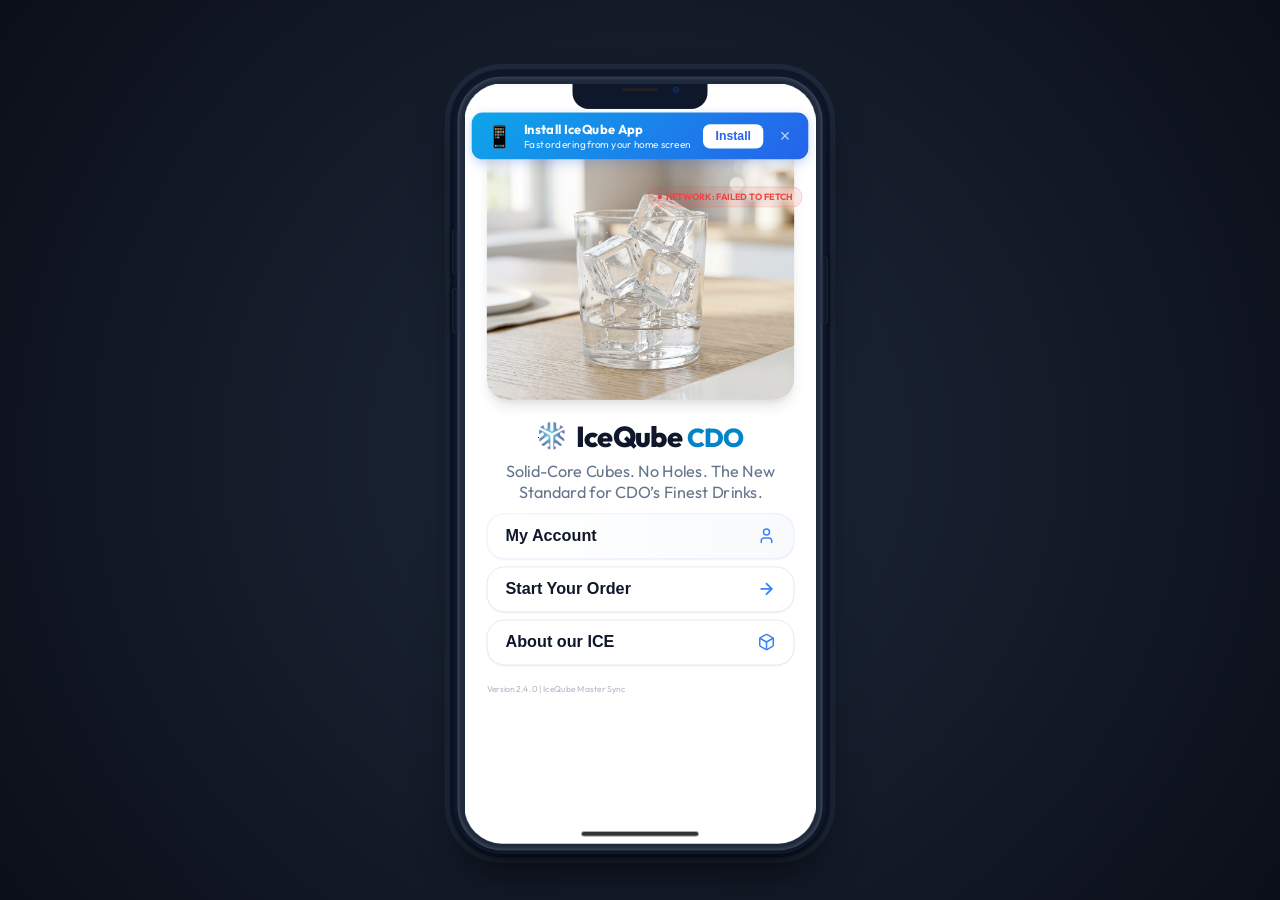
==== commit ee6651d9: "chore: bump cache and script query versions to bypass browser caching of sync.js" ====
--- a/index.html
+++ b/index.html
@@ -2695,7 +2695,7 @@
     <div id="hidden-bridge" style="display:none;"></div>
 
     <script src="js/app_header.js?v=2.4.0"></script>
-    <script src="js/sync.js?v=2.4.12"></script>
+    <script src="js/sync.js?v=2.4.13"></script>
     <script src="js/app_v24.js?v=2.5.0"></script>
     <script>
         // Local Sync Status Update
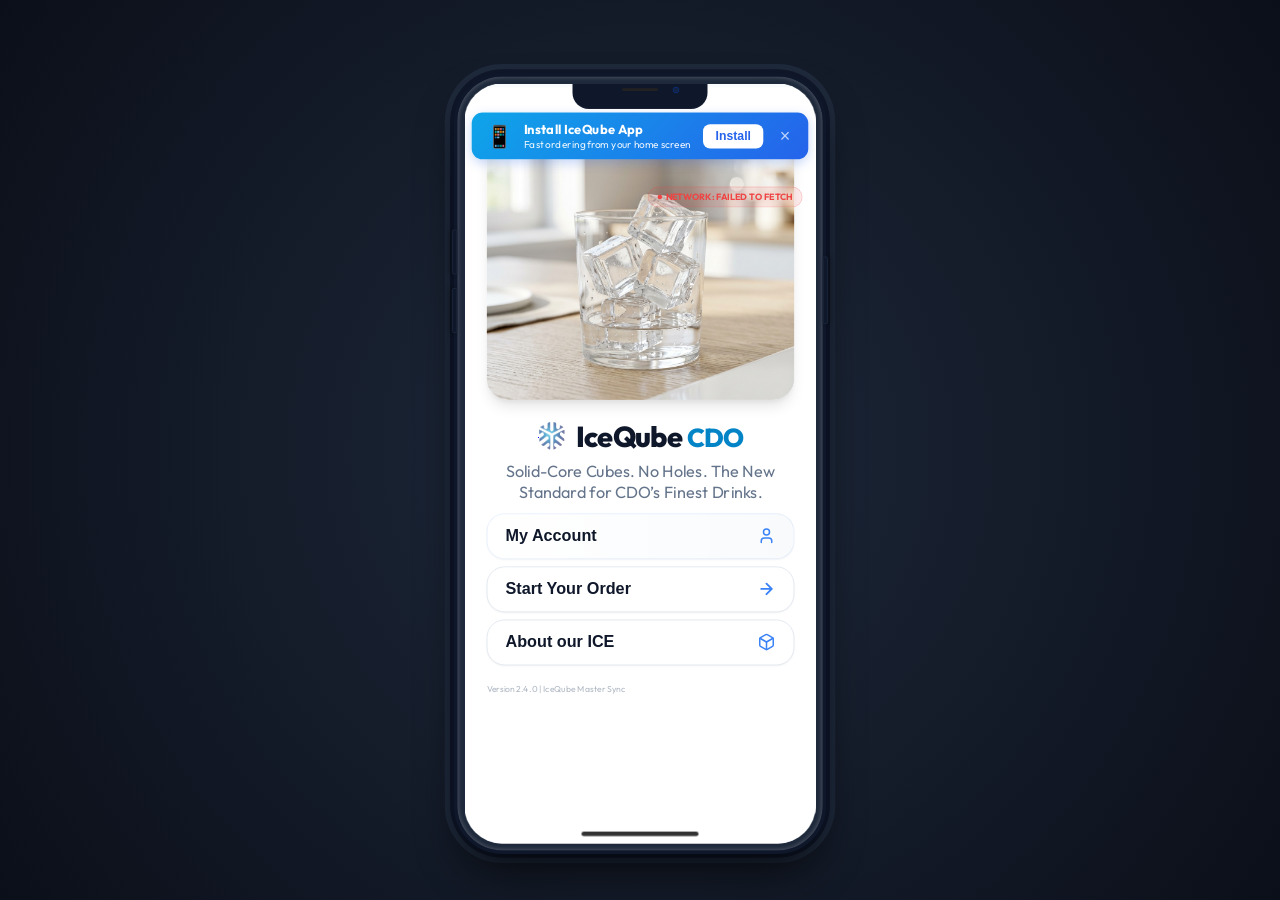
==== commit 03af88ee: "x" ====
--- a/index.html
+++ b/index.html
@@ -2695,8 +2695,8 @@
     <div id="hidden-bridge" style="display:none;"></div>
 
     <script src="js/app_header.js?v=2.4.0"></script>
-    <script src="js/sync.js?v=2.4.13"></script>
-    <script src="js/app_v24.js?v=2.5.0"></script>
+    <script src="js/sync.js?v=2.4.16"></script>
+    <script src="js/app_v24.js?v=2.5.1"></script>
     <script>
         // Local Sync Status Update
         window.addEventListener('load', () => {
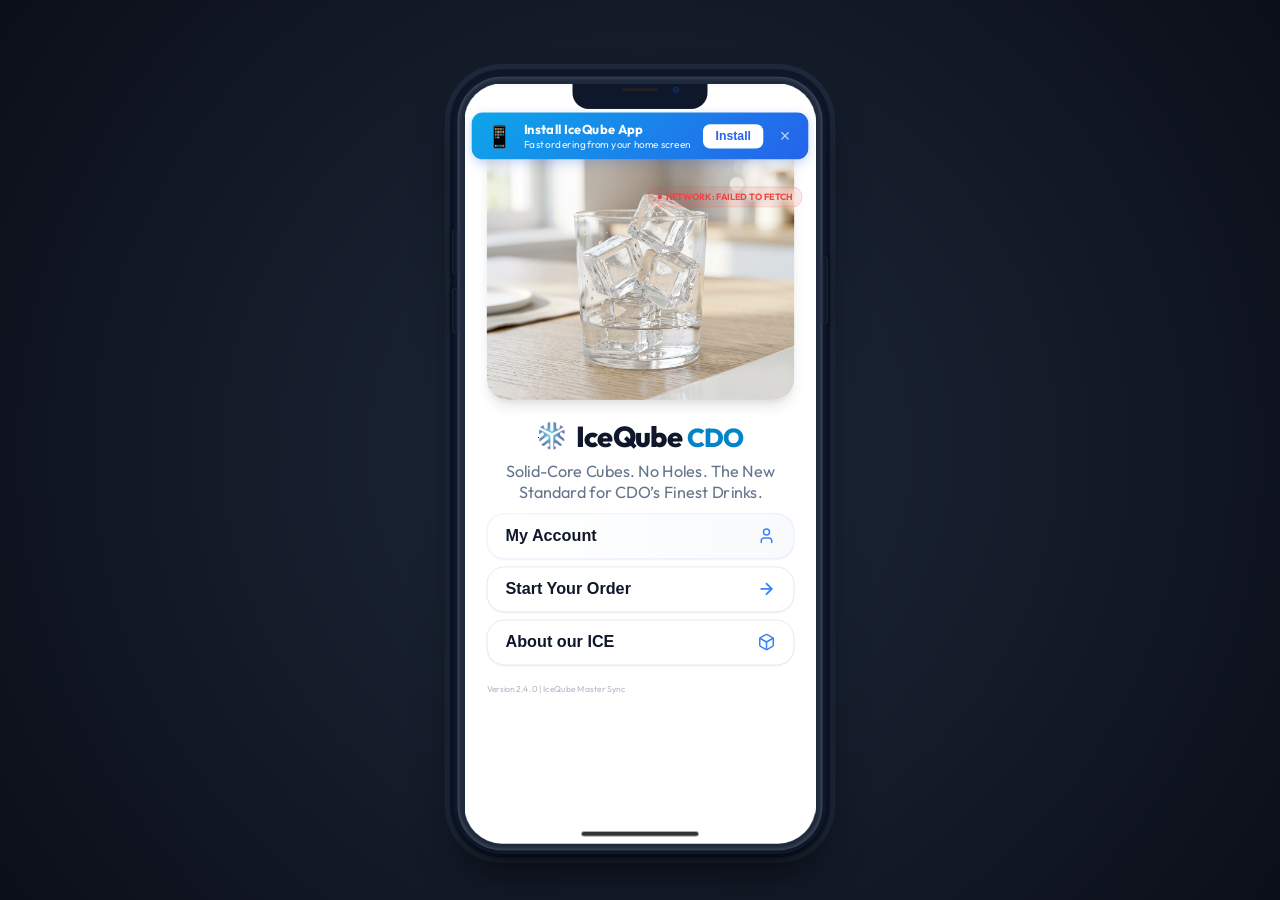
==== commit de368ee3: "c" ====
--- a/index.html
+++ b/index.html
@@ -2159,6 +2159,15 @@
                                 <svg width="18" height="18" viewBox="0 0 24 24" fill="none" stroke="currentColor" stroke-width="2" stroke-linecap="round" stroke-linejoin="round" class="line-icon"><path d="M12 18a6 6 0 1 0 0-12 6 6 0 0 0 0 12Z"/></svg>
                                 <span><strong>Heavy Weight Tier 2:</strong> +₱<span id="about-delivery-heavy-t2-fee">0</span> surcharge for orders <span id="about-delivery-heavy-t2-weight">0</span>kg and above.</span>
                             </div>
+                            <!-- Delivery Capacity Limits -->
+                            <div class="note-item" id="about-delivery-max-order-container" style="display: none; width: 100%; margin-top: 10px;">
+                                <svg width="18" height="18" viewBox="0 0 24 24" fill="none" stroke="currentColor" stroke-width="2" stroke-linecap="round" stroke-linejoin="round" class="line-icon"><path d="M10 2h4"/><path d="M12 14v-4"/><path d="M4 13a8 8 0 0 1 8-8 8 8 0 0 1 8 8 10 10 0 0 1-8 9 10 10 0 0 1-8-9Z"/></svg>
+                                <span><strong>Order Delivery Limit:</strong> Maximum of <span id="about-delivery-max-order">300</span> kg per delivery order.</span>
+                            </div>
+                            <div class="note-item" id="about-delivery-max-daily-container" style="display: none; width: 100%; margin-top: 10px;">
+                                <svg width="18" height="18" viewBox="0 0 24 24" fill="none" stroke="currentColor" stroke-width="2" stroke-linecap="round" stroke-linejoin="round" class="line-icon"><rect width="18" height="18" x="3" y="4" rx="2" ry="2"/><line x1="16" y1="2" x2="16" y2="6"/><line x1="8" y1="2" x2="8" y2="6"/><line x1="3" y1="10" x2="21" y2="10"/></svg>
+                                <span><strong>Daily Delivery Capacity:</strong> Capped at <span id="about-delivery-max-daily">1500</span> kg daily (suggests next-day booking if reached).</span>
+                            </div>
                         </div>
                         
                         <p class="disclaimer">* Distance calculated via Google Maps from Macabalan Hub.</p>
@@ -2695,7 +2704,7 @@
     <div id="hidden-bridge" style="display:none;"></div>
 
     <script src="js/app_header.js?v=2.4.0"></script>
-    <script src="js/sync.js?v=2.4.16"></script>
+    <script src="js/sync.js?v=2.4.17"></script>
     <script src="js/app_v24.js?v=2.5.1"></script>
     <script>
         // Local Sync Status Update
